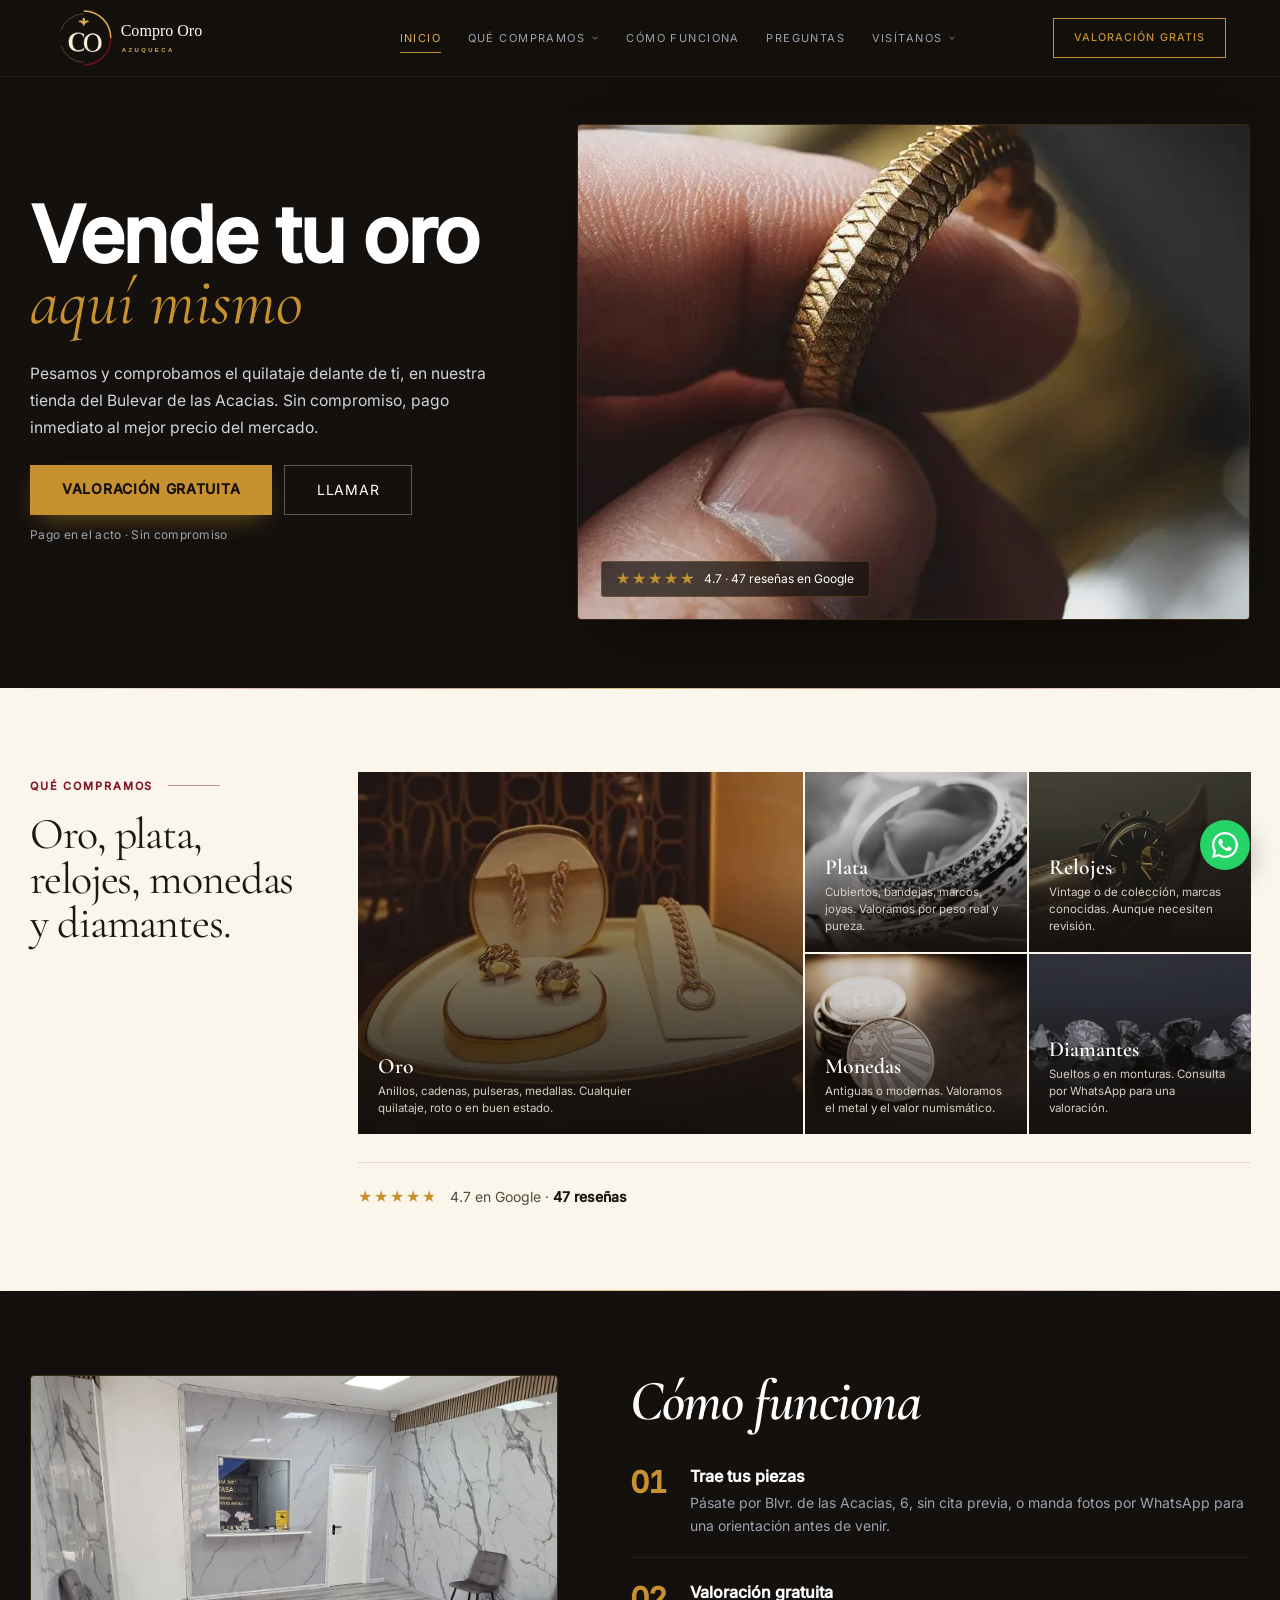
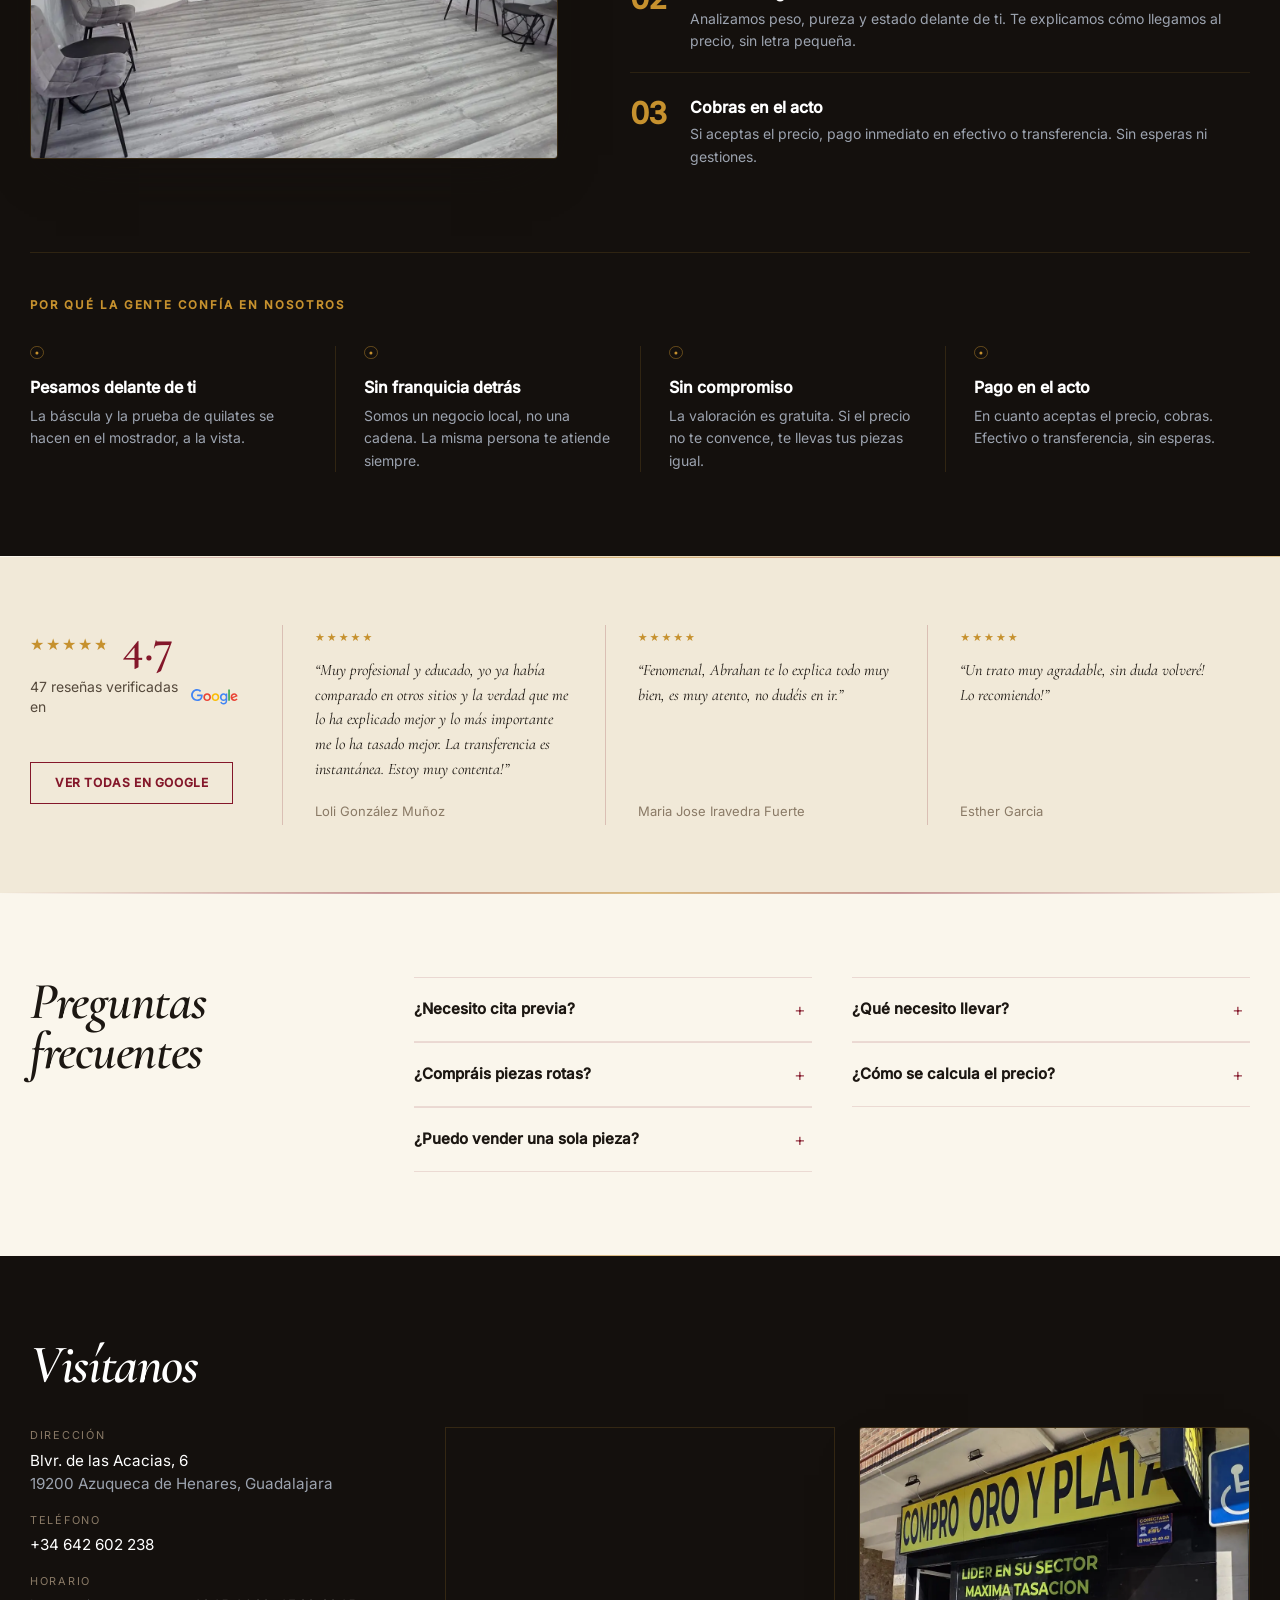
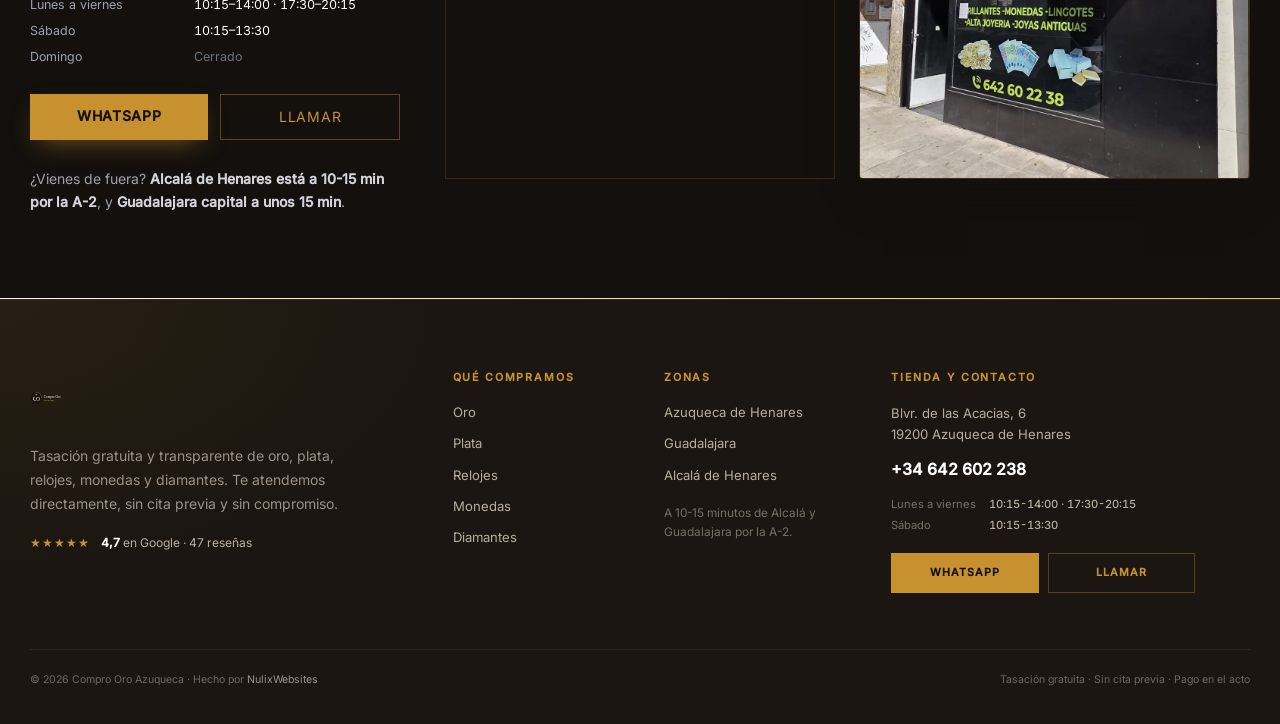
==== index.html @ f03b815e "brand: use eclipse lockup across site" ====
<!DOCTYPE html>
<html lang="es" class="scroll-smooth">
<head>
  <meta charset="UTF-8">
  <meta name="viewport" content="width=device-width, initial-scale=1.0">
  <meta name="theme-color" content="#14100D">
  <meta name="robots" content="index,follow,max-image-preview:large">
  <title>Compro Oro Azuqueca · Tasación gratis y pago inmediato en Azuqueca de Henares</title>
  <meta name="description" content="Compramos oro, plata, joyas, relojes y monedas en Azuqueca de Henares. Pesamos y valoramos delante de ti, sin compromiso, con pago inmediato. 4.7★ en Google con 47 reseñas.">
  <meta name="keywords" content="compro oro azuqueca, venta de oro azuqueca de henares, tasación oro guadalajara, compra plata, compra joyas, compra relojes, compro oro guadalajara">
  <link rel="canonical" href="https://comprooroazuqueca.com/">

  <meta property="og:type" content="website">
  <meta property="og:locale" content="es_ES">
  <meta property="og:site_name" content="Compro Oro Azuqueca">
  <meta property="og:title" content="Compro Oro Azuqueca · Tasación gratis y pago inmediato">
  <meta property="og:description" content="Compramos oro, plata, joyas y relojes en Azuqueca de Henares. Pesamos delante de ti, sin compromiso, pago inmediato. 4.7★ Google.">
  <meta property="og:url" content="https://comprooroazuqueca.com/">
  <meta property="og:image" content="https://comprooroazuqueca.com/assets/brand/og.png">
  <meta property="og:image:type" content="image/png">
  <meta property="og:image:width" content="1200">
  <meta property="og:image:height" content="630">
  <meta property="og:image:alt" content="Compro Oro Azuqueca · Tradición, honestidad y experiencia">

  <meta name="twitter:card" content="summary_large_image">
  <meta name="twitter:title" content="Compro Oro Azuqueca · Tasación gratis y pago inmediato">
  <meta name="twitter:description" content="Compramos oro, plata, joyas y relojes en Azuqueca de Henares. Pesamos delante de ti, sin compromiso, pago inmediato. 4.7★ Google.">
  <meta name="twitter:image" content="https://comprooroazuqueca.com/assets/brand/og.png">
  <meta name="twitter:image:alt" content="Compro Oro Azuqueca · Tradición, honestidad y experiencia">

  <!-- <meta name="google-site-verification" content="PASTE_HERE"> -->

  <link rel="preload" as="image"
        href="assets/img-20260520-wa0003__mpffgb99crq4.webp"
        type="image/webp"
        fetchpriority="high">

  <link rel="icon" type="image/svg+xml" href="assets/brand/logo-mark.svg">
  <link rel="icon" type="image/png" sizes="32x32" href="assets/brand/favicon-32.png">
  <link rel="icon" type="image/png" sizes="16x16" href="assets/brand/favicon-16.png">
  <link rel="icon" href="/favicon.ico" sizes="any">
  <link rel="apple-touch-icon" sizes="180x180" href="assets/brand/apple-touch.png">
  <link rel="manifest" href="/site.webmanifest">
  <meta name="apple-mobile-web-app-title" content="Compro Oro Azuqueca">
  <meta name="msapplication-TileColor" content="#14100D">
  <meta name="msapplication-TileImage" content="assets/brand/icon-192.png">

  <script type="application/ld+json">
  {
    "@context": "https://schema.org",
    "@type": "JewelryStore",
    "name": "Compro Oro Azuqueca",
    "image": "https://comprooroazuqueca.com/assets/brand/og.png",
    "logo": "https://comprooroazuqueca.com/assets/brand/logo-512.png",
    "url": "https://comprooroazuqueca.com/",
    "telephone": "+34642602238",
    "openingHoursSpecification": [
      { "@type": "OpeningHoursSpecification", "dayOfWeek": ["Monday","Tuesday","Wednesday","Thursday","Friday"], "opens": "10:15", "closes": "14:00" },
      { "@type": "OpeningHoursSpecification", "dayOfWeek": ["Monday","Tuesday","Wednesday","Thursday","Friday"], "opens": "17:30", "closes": "20:15" },
      { "@type": "OpeningHoursSpecification", "dayOfWeek": "Saturday", "opens": "10:15", "closes": "13:30" }
    ],
    "address": { "@type": "PostalAddress", "streetAddress": "Blvr. de las Acacias, 6", "addressLocality": "Azuqueca de Henares", "addressRegion": "Guadalajara", "postalCode": "19200", "addressCountry": "ES" },
    "geo": { "@type": "GeoCoordinates", "latitude": 40.5658112, "longitude": -3.2624812 },
    "paymentAccepted": ["Cash", "Bank Transfer"],
    "currenciesAccepted": "EUR",
    "aggregateRating": { "@type": "AggregateRating", "ratingValue": "4.7", "reviewCount": "47", "bestRating": "5" },
    "areaServed": [
      { "@type": "City", "name": "Azuqueca de Henares" },
      { "@type": "AdministrativeArea", "name": "Guadalajara" },
      { "@type": "AdministrativeArea", "name": "Corredor del Henares" }
    ],
    "makesOffer": [
      { "@type": "Offer", "name": "Tasación gratuita de oro, plata y joyas" },
      { "@type": "Offer", "name": "Compra de oro de cualquier quilataje (9k, 14k, 18k, 22k, 24k)" },
      { "@type": "Offer", "name": "Compra de relojes de valor, monedas y diamantes" }
    ],
    "sameAs": ["https://www.google.com/maps/place/Compro+oro+azuqueca/data=!4m7!3m6!1s0xd424d728174c307:0x263c1d06dae729d8!8m2!3d40.5658112!4d-3.2624812"]
  }
  </script>

  <script type="application/ld+json">
  {
    "@context": "https://schema.org",
    "@type": "FAQPage",
    "mainEntity": [
      { "@type": "Question", "name": "¿Necesito cita previa?", "acceptedAnswer": { "@type": "Answer", "text": "No. Puedes pasarte en horario de tienda sin avisar antes. Si prefieres, escríbenos por WhatsApp y coordinamos un momento." } },
      { "@type": "Question", "name": "¿Qué necesito llevar?", "acceptedAnswer": { "@type": "Answer", "text": "Solo tu DNI y las piezas que quieras vender. No hace falta factura de compra ni certificado." } },
      { "@type": "Question", "name": "¿Compráis piezas rotas?", "acceptedAnswer": { "@type": "Answer", "text": "Sí. El valor se calcula por el peso y la pureza del metal, así que una pieza rota o incompleta se compra igual." } },
      { "@type": "Question", "name": "¿Cómo se calcula el precio?", "acceptedAnswer": { "@type": "Answer", "text": "Pesamos la pieza y comprobamos el quilataje delante de ti, y el precio sale del peso real de metal según la cotización del día." } },
      { "@type": "Question", "name": "¿Puedo vender una sola pieza?", "acceptedAnswer": { "@type": "Answer", "text": "Sí, no hay mínimo. Valoramos desde una sola pieza hasta un lote completo." } }
    ]
  }
  </script>

  <link rel="stylesheet" href="styles.css">
  <link rel="preload" as="font" type="font/woff2" href="assets/fonts/inter-400.woff2" crossorigin>
</head>
<body class="home-page">

  <a href="#main" class="sr-only focus:not-sr-only focus:fixed focus:top-3 focus:left-3 focus:z-[100] focus:bg-gold focus:text-black focus:px-4 focus:py-2 focus:font-semibold focus:text-sm">Saltar al contenido</a>

  <a href="https://wa.me/34642602238?text=Hola%2C%20quer%C3%ADa%20una%20tasaci%C3%B3n%20gratis" target="_blank" rel="noopener" class="sticky-wa" aria-label="Contactar por WhatsApp para una tasación gratis">
    <svg width="26" height="26" viewBox="0 0 24 24" fill="white" aria-hidden="true"><path d="M17.472 14.382c-.297-.149-1.758-.867-2.03-.967-.273-.099-.471-.148-.67.15-.197.297-.767.966-.94 1.164-.173.199-.347.223-.644.075-.297-.15-1.255-.463-2.39-1.475-.883-.788-1.48-1.761-1.653-2.059-.173-.297-.018-.458.13-.606.134-.133.298-.347.446-.52.149-.174.198-.298.298-.497.099-.198.05-.371-.025-.52-.075-.149-.669-1.612-.916-2.207-.242-.579-.487-.5-.669-.51-.173-.008-.371-.01-.57-.01-.198 0-.52.074-.792.372-.272.297-1.04 1.016-1.04 2.479 0 1.462 1.065 2.875 1.213 3.074.149.198 2.096 3.2 5.077 4.487.709.306 1.262.489 1.694.625.712.227 1.36.195 1.871.118.571-.085 1.758-.719 2.006-1.413.248-.694.248-1.289.173-1.413-.074-.124-.272-.198-.57-.347z"/><path d="M12 0C5.373 0 0 5.373 0 12c0 2.136.563 4.14 1.542 5.873L0 24l6.302-1.518A11.94 11.94 0 0012 24c6.627 0 12-5.373 12-12S18.627 0 12 0zm0 21.818a9.8 9.8 0 01-5.032-1.388l-.36-.214-3.742.9.948-3.643-.235-.374A9.777 9.777 0 012.182 12C2.182 6.58 6.58 2.182 12 2.182S21.818 6.58 21.818 12 17.42 21.818 12 21.818z"/></svg>
  </a>

  <!-- Nav -->
  <nav class="fixed w-full z-40 bg-void/85 backdrop-blur-md border-b border-gold/10">
    <div class="max-w-5xl mx-auto px-5 sm:px-6 flex items-center justify-between h-14 sm:h-16">
      <a href="#" class="flex items-center gap-3 sm:gap-3.5 text-gold min-w-0" aria-label="Compro Oro Azuqueca, inicio">
        <img src="assets/brand/logo-lockup.svg" alt="Compro Oro Azuqueca" width="250" height="41" class="w-[15rem] h-auto shrink-0">
      </a>
      <div class="site-nav-links hidden md:flex items-center gap-8 text-xs tracking-[.18em] text-gray-400 uppercase">
        <a href="#main" class="nav-link nav-home hover:text-gold transition-colors">Inicio</a>
        <div class="nav-drop nav-buy">
          <button type="button">Qué compramos<svg class="nav-drop-caret" width="10" height="10" viewBox="0 0 24 24" fill="none" stroke="currentColor" stroke-width="2" aria-hidden="true"><path d="m6 9 6 6 6-6"/></svg></button>
          <div class="nav-drop-panel">
          <a href="compro-oro.html">Oro</a>
          <a href="compro-plata.html">Plata</a>
          <a href="compro-relojes.html">Relojes</a>
          <a href="compro-monedas.html">Monedas</a>
          </div>
        </div>
        <a href="#proceso" class="nav-link nav-process hover:text-gold transition-colors">Cómo funciona</a>
        <a href="#faq" class="nav-link nav-faq hover:text-gold transition-colors">Preguntas</a>
        <div class="nav-drop nav-visit">
          <button type="button">Visítanos<svg class="nav-drop-caret" width="10" height="10" viewBox="0 0 24 24" fill="none" stroke="currentColor" stroke-width="2" aria-hidden="true"><path d="m6 9 6 6 6-6"/></svg></button>
          <div class="nav-drop-panel">
          <a href="index.html#ubicacion">Azuqueca de Henares</a>
          <a href="compro-oro-guadalajara.html">Guadalajara</a>
          <a href="compro-oro-alcala-de-henares.html">Alcalá de Henares</a>
          </div>
        </div>
      </div>
      <a href="https://wa.me/34642602238?text=Hola%2C%20quer%C3%ADa%20una%20tasaci%C3%B3n%20gratis" target="_blank" rel="noopener"
         class="hidden md:inline-block border border-gold text-gold text-xs font-medium px-6 py-2 uppercase tracking-wider hover:bg-gold hover:text-black transition-colors">
        Valoración gratis
      </a>
      <button id="menu-toggle" class="md:hidden text-gold p-2 -mr-2" aria-label="Abrir menú" aria-expanded="false" aria-controls="mobile-menu">
        <svg width="24" height="24" viewBox="0 0 24 24" fill="none" stroke="currentColor" stroke-width="1.5" aria-hidden="true"><path stroke-linecap="round" d="M4 7h16M4 12h16M4 17h16"/></svg>
      </button>
    </div>
    <div id="mobile-menu" class="hidden md:hidden border-t border-gold/10 bg-void/95 backdrop-blur-md">
      <div class="px-5 py-4 space-y-1 text-sm tracking-[.15em] text-gray-300 uppercase">
        <a href="#main" class="block py-2 hover:text-gold transition-colors">Inicio</a>
        <p class="mnav-label">Qué compramos</p>
        <a href="compro-oro.html" class="mnav-sub hover:text-gold transition-colors">Oro</a>
        <a href="compro-plata.html" class="mnav-sub hover:text-gold transition-colors">Plata</a>
        <a href="compro-relojes.html" class="mnav-sub hover:text-gold transition-colors">Relojes</a>
        <a href="compro-monedas.html" class="mnav-sub hover:text-gold transition-colors">Monedas</a>
        <a href="#proceso" class="block py-2 hover:text-gold transition-colors">Cómo funciona</a>
        <a href="#faq" class="block py-2 hover:text-gold transition-colors">Preguntas</a>
        <p class="mnav-label">Visítanos</p>
        <a href="index.html#ubicacion" class="mnav-sub hover:text-gold transition-colors">Azuqueca de Henares</a>
        <a href="compro-oro-guadalajara.html" class="mnav-sub hover:text-gold transition-colors">Guadalajara</a>
        <a href="compro-oro-alcala-de-henares.html" class="mnav-sub hover:text-gold transition-colors">Alcalá de Henares</a>
        <a href="https://wa.me/34642602238?text=Hola%2C%20quer%C3%ADa%20una%20tasaci%C3%B3n%20gratis" target="_blank" rel="noopener"
           class="block mt-2 text-center bg-gold text-black font-semibold py-3 normal-case tracking-wider">Valoración gratis</a>
      </div>
    </div>
  </nav>

  <!-- HERO -->
  <section id="main" class="hero-section relative bg-void overflow-hidden px-5 sm:px-6">
    <div class="max-w-5xl mx-auto">
      <div class="max-w-2xl">
        <h1 class="mb-6">
          <span class="hero-enter hero-enter-d1 block display-strong text-white text-5xl sm:text-7xl md:text-8xl">Vende tu oro</span>
          <span class="hero-enter hero-enter-d2 block font-serif italic text-gold text-4xl sm:text-6xl md:text-7xl -mt-1 sm:-mt-2">aquí mismo</span>
        </h1>
        <p class="hero-enter hero-enter-d2 text-gray-300 text-sm sm:text-base lead-measure mb-8 leading-relaxed">Pesamos y comprobamos el quilataje delante de ti, en nuestra tienda del Bulevar de las Acacias. Sin compromiso, pago inmediato al mejor precio del mercado.</p>
        <div class="hero-enter hero-enter-d3 flex flex-col sm:flex-row sm:flex-wrap gap-3">
          <a href="https://wa.me/34642602238?text=Hola%2C%20quer%C3%ADa%20una%20tasaci%C3%B3n%20gratis" target="_blank" rel="noopener" class="btn-lift btn-gold-sh text-center bg-gold text-black font-semibold px-8 py-3.5 uppercase text-sm tracking-wider hover:bg-gold-light transition-colors">Valoración gratuita</a>
          <a href="tel:+34642602238" class="btn-lift text-center border border-white/30 text-white px-8 py-3.5 uppercase text-sm tracking-wider hover:border-gold/60 transition-colors">Llamar</a>
        </div>
        <p class="hero-enter hero-enter-d3 text-xs text-gray-400 tracking-wide hero-note">Pago en el acto · Sin compromiso</p>
      </div>

      <div class="hero-enter hero-enter-d4 hero-photo-frame img-reveal">
        <picture>
          <source type="image/webp" srcset="assets/hero-ring-stock.webp">
          <img src="assets/hero-ring-stock.jpg" width="1200" height="600"
               alt="Anillo de oro sujetado para su examinación" loading="eager" fetchpriority="high">
        </picture>
        <div class="hero-photo-tag">
          <span class="stars text-xs" style="--pct:94%" role="img" aria-label="4,7 de 5 estrellas">★★★★★</span>
          <span>4.7 · 47 reseñas en Google</span>
        </div>
      </div>
    </div>
  </section>

  <!-- QUÉ COMPRAMOS -->
  <section id="compramos" class="section-cream section-pad px-5 sm:px-6 scroll-mt-20">
    <div class="max-w-5xl mx-auto">
      <div class="section-head max-w-2xl reveal home-categories-head">
        <p class="desktop-kicker">Qué compramos</p>
        <h2 class="font-serif fluid-display text-ink italic" style="font-size:clamp(2.2rem,5.4vw,3.6rem)">Qué compramos</h2>
        <p class="desktop-category-lead">Oro, plata, relojes, monedas y diamantes.</p>
      </div>
      <div class="category-grid gap-4 sm:gap-6 stagger">
        <a href="compro-oro.html" class="cat-card reveal">
          <picture>
            <source type="image/webp" srcset="assets/cat-oro.webp">
            <img src="assets/cat-oro.jpg" width="640" height="427" alt="Joyas de oro" loading="lazy">
          </picture>
          <div class="cat-body">
            <h3 class="font-serif font-semibold text-lg sm:text-xl text-ink mb-1">Oro</h3>
            <p class="cat-desc text-xs text-ink-soft leading-snug sm:leading-relaxed">Anillos, cadenas, pulseras, medallas. Cualquier quilataje, roto o en buen estado.</p>
          </div>
        </a>
        <a href="compro-plata.html" class="cat-card reveal">
          <picture>
            <source type="image/webp" srcset="assets/cat-plata.webp">
            <img src="assets/cat-plata.jpg" width="640" height="427" alt="Joyas de plata" loading="lazy">
          </picture>
          <div class="cat-body">
            <h3 class="font-serif font-semibold text-lg sm:text-xl text-ink mb-1">Plata</h3>
            <p class="cat-desc text-xs text-ink-soft leading-snug sm:leading-relaxed">Cubiertos, bandejas, marcos, joyas. Valoramos por peso real y pureza.</p>
          </div>
        </a>
        <a href="compro-relojes.html" class="cat-card reveal">
          <picture>
            <source type="image/webp" srcset="assets/cat-relojes.webp">
            <img src="assets/cat-relojes.jpg" width="640" height="427" alt="Reloj de colección" loading="lazy">
          </picture>
          <div class="cat-body">
            <h3 class="font-serif font-semibold text-lg sm:text-xl text-ink mb-1">Relojes</h3>
            <p class="cat-desc text-xs text-ink-soft leading-snug sm:leading-relaxed">Vintage o de colección, marcas conocidas. Aunque necesiten revisión.</p>
          </div>
        </a>
        <a href="compro-monedas.html" class="cat-card reveal">
          <picture>
            <source type="image/webp" srcset="assets/cat-monedas.webp">
            <img src="assets/cat-monedas.jpg" width="640" height="427" alt="Monedas de plata" loading="lazy">
          </picture>
          <div class="cat-body">
            <h3 class="font-serif font-semibold text-lg sm:text-xl text-ink mb-1">Monedas</h3>
            <p class="cat-desc text-xs text-ink-soft leading-snug sm:leading-relaxed">Antiguas o modernas. Valoramos el metal y el valor numismático.</p>
          </div>
        </a>
        <a href="https://wa.me/34642602238?text=Hola%2C%20tengo%20un%20diamante%20o%20piedra%20preciosa%20para%20valorar" target="_blank" rel="noopener" class="cat-card reveal">
          <picture>
            <source type="image/webp" srcset="assets/cat-diamantes.webp">
            <img src="assets/cat-diamantes.jpg" width="640" height="427" alt="Diamantes sueltos" loading="lazy">
          </picture>
          <div class="cat-body">
            <h3 class="font-serif font-semibold text-lg sm:text-xl text-ink mb-1">Diamantes</h3>
            <p class="cat-desc text-xs text-ink-soft leading-snug sm:leading-relaxed">Sueltos o en monturas. Consulta por WhatsApp para una valoración.</p>
          </div>
        </a>
      </div>

      <div class="mt-10 sm:mt-14 flex items-center justify-center gap-3 border-t border-wine/15 pt-6">
        <span class="stars" style="--pct:94%" role="img" aria-label="4,7 de 5 estrellas">★★★★★</span>
        <span class="text-sm text-ink-soft">4.7 en Google · <a href="#resenas" class="u-anim text-ink font-semibold">47 reseñas</a></span>
      </div>
    </div>
  </section>

  <!-- CÓMO FUNCIONA + POR QUÉ NOSOTROS -->
  <section id="proceso" class="bg-void section-pad px-5 sm:px-6 scroll-mt-20">
    <div class="max-w-5xl mx-auto">

      <div class="grid md:grid-cols-[1fr_1.15fr] gap-10 md:gap-14 items-start">
        <div class="img-frame img-reveal">
          <picture>
            <source type="image/webp" srcset="assets/img-20260520-wa0001__mpffgb98c9n8.webp">
            <img src="assets/img-20260520-wa0001__mpffgb98c9n8.jpg" width="2000" height="924"
                 alt="Interior de Compro Oro Azuqueca: zona de espera y ventanilla de tasación"
                 class="block w-full h-auto" loading="lazy">
          </picture>
        </div>
        <div class="reveal">
          <h2 class="font-serif fluid-display text-white italic mb-8" style="font-size:clamp(2.2rem,6vw,4.2rem)">Cómo funciona</h2>
          <div class="grid gap-7">
            <div class="flex gap-5 step-num-anim">
              <span class="stat-num text-gold text-3xl shrink-0 w-10">01</span>
              <div><h3 class="text-white font-semibold mb-1">Trae tus piezas</h3><p class="text-sm text-gray-400 leading-relaxed">Pásate por Blvr. de las Acacias, 6, sin cita previa, o manda fotos por WhatsApp para una orientación antes de venir.</p></div>
            </div>
            <div class="flex gap-5 step-num-anim">
              <span class="stat-num text-gold text-3xl shrink-0 w-10">02</span>
              <div><h3 class="text-white font-semibold mb-1">Valoración gratuita</h3><p class="text-sm text-gray-400 leading-relaxed">Analizamos peso, pureza y estado delante de ti. Te explicamos cómo llegamos al precio, sin letra pequeña.</p></div>
            </div>
            <div class="flex gap-5 step-num-anim">
              <span class="stat-num text-gold text-3xl shrink-0 w-10">03</span>
              <div><h3 class="text-white font-semibold mb-1">Cobras en el acto</h3><p class="text-sm text-gray-400 leading-relaxed">Si aceptas el precio, pago inmediato en efectivo o transferencia. Sin esperas ni gestiones.</p></div>
            </div>
          </div>
        </div>
      </div>

      <div class="border-t border-gold/15 mt-14 sm:mt-20 pt-12 sm:pt-16">
        <div class="reveal">
          <h2 class="font-serif text-white italic mb-8 sm:mb-10" style="font-size:clamp(1.8rem,4vw,2.8rem)">Por qué la gente confía en nosotros</h2>
        </div>
        <div class="trust-grid stagger">
          <div class="trust-tile reveal">
            <span class="trust-tile-mark" aria-hidden="true"></span>
            <h3>Pesamos delante de ti</h3>
            <p>La báscula y la prueba de quilates se hacen en el mostrador, a la vista.</p>
          </div>
          <div class="trust-tile reveal">
            <span class="trust-tile-mark" aria-hidden="true"></span>
            <h3>Sin franquicia detrás</h3>
            <p>Somos un negocio local, no una cadena. La misma persona te atiende siempre.</p>
          </div>
          <div class="trust-tile reveal">
            <span class="trust-tile-mark" aria-hidden="true"></span>
            <h3>Sin compromiso</h3>
            <p>La valoración es gratuita. Si el precio no te convence, te llevas tus piezas igual.</p>
          </div>
          <div class="trust-tile reveal">
            <span class="trust-tile-mark" aria-hidden="true"></span>
            <h3>Pago en el acto</h3>
            <p>En cuanto aceptas el precio, cobras. Efectivo o transferencia, sin esperas.</p>
          </div>
        </div>
      </div>

    </div>
  </section>

  <!-- RESEÑAS -->
  <div class="gold-rule-shimmer"></div>
  <section id="resenas" class="section-cream alt py-14 sm:py-20 px-5 sm:px-6 scroll-mt-20" aria-label="Reseñas de clientes">
    <div class="max-w-5xl mx-auto">
      <div class="text-center mb-10 reveal reviews-summary">
        <div class="flex items-center justify-center gap-3 mb-3">
          <span class="stars text-lg" style="--pct:94%" role="img" aria-label="4,7 de 5 estrellas">★★★★★</span>
          <span class="font-serif text-4xl text-wine font-semibold">4.7</span>
        </div>
        <div class="flex items-center justify-center gap-2">
          <p class="text-sm text-ink-soft">47 reseñas verificadas en</p>
          <img src="assets/brand/google-logo.svg" alt="Google" class="g-logo inline-block" style="height:16px;width:auto">
        </div>
      </div>

      <div class="rev-carousel" id="rev-carousel">
        <div class="rev-slide">
          <div class="rev-card">
            <span class="rev-stars">★★★★★</span>
            <blockquote>&ldquo;Muy profesional y educado, yo ya había comparado en otros sitios y la verdad que me lo ha explicado mejor y lo más importante me lo ha tasado mejor. La transferencia es instantánea. Estoy muy contenta!&rdquo;</blockquote>
            <p class="rev-author">Loli González Muñoz</p>
          </div>
        </div>
        <div class="rev-slide">
          <div class="rev-card">
            <span class="rev-stars">★★★★★</span>
            <blockquote>&ldquo;Fenomenal, Abrahan te lo explica todo muy bien, es muy atento, no dudéis en ir.&rdquo;</blockquote>
            <p class="rev-author">Maria Jose Iravedra Fuerte</p>
          </div>
        </div>
        <div class="rev-slide">
          <div class="rev-card">
            <span class="rev-stars">★★★★★</span>
            <blockquote>&ldquo;Un trato muy agradable, sin duda volveré! Lo recomiendo!&rdquo;</blockquote>
            <p class="rev-author">Esther Garcia</p>
          </div>
        </div>
      </div>

      <div class="carousel-dots" id="rev-dots">
        <button class="rev-dot active" aria-label="Reseña 1"></button>
        <button class="rev-dot" aria-label="Reseña 2"></button>
        <button class="rev-dot" aria-label="Reseña 3"></button>
      </div>

      <div class="text-center mt-8 reveal reviews-action">
        <a href="https://www.google.com/maps/place/Compro+oro+azuqueca/data=!4m7!3m6!1s0xd424d728174c307:0x263c1d06dae729d8!8m2!3d40.5658112!4d-3.2624812!16s%2Fg%2F11tmfv3l8c!19sChIJB8N0gXJNQg0R2Cnn2gYdPCY" target="_blank" rel="noopener" class="btn-wine btn-lift inline-block text-xs font-semibold px-6 py-3 uppercase tracking-wider transition-colors">Ver todas en Google</a>
      </div>
    </div>
  </section>

  <!-- FAQ -->
  <section id="faq" class="section-cream section-pad px-5 sm:px-6 scroll-mt-20">
    <div class="max-w-5xl mx-auto">
      <div class="section-head reveal">
        <h2 class="font-serif fluid-display text-ink italic" style="font-size:clamp(2.2rem,5.4vw,3.6rem)">Preguntas frecuentes</h2>
      </div>
      <div class="faq-list max-w-2xl">
        <details class="faq-item">
          <summary>¿Necesito cita previa?</summary>
          <p class="faq-a">No. Puedes pasarte en horario de tienda sin avisar antes. Si prefieres, escríbenos por WhatsApp y coordinamos un momento.</p>
        </details>
        <details class="faq-item">
          <summary>¿Qué necesito llevar?</summary>
          <p class="faq-a">Solo tu DNI y las piezas que quieras vender. No hace falta factura de compra ni certificado.</p>
        </details>
        <details class="faq-item">
          <summary>¿Compráis piezas rotas?</summary>
          <p class="faq-a">Sí. El valor se calcula por el peso y la pureza del metal, así que una pieza rota o incompleta se compra igual.</p>
        </details>
        <details class="faq-item">
          <summary>¿Cómo se calcula el precio?</summary>
          <p class="faq-a">Pesamos la pieza y comprobamos el quilataje delante de ti, y el precio sale del peso real de metal según la cotización del día, sin descuentos ocultos.</p>
        </details>
        <details class="faq-item">
          <summary>¿Puedo vender una sola pieza?</summary>
          <p class="faq-a">Sí, no hay mínimo. Valoramos desde una sola pieza hasta un lote completo.</p>
        </details>
      </div>
    </div>
  </section>

  <!-- VISÍTANOS -->
  <section id="ubicacion" class="bg-void section-pad px-5 sm:px-6 scroll-mt-20">
    <div class="max-w-5xl mx-auto">
      <div class="section-head reveal">
        <h2 class="font-serif fluid-display text-white italic" style="font-size:clamp(2.2rem,5.4vw,3.6rem)">Visítanos</h2>
      </div>
      <div class="grid md:grid-cols-2 gap-8 sm:gap-12 items-start">
        <div class="visit-stack">
          <dl class="visit-info">
            <div class="visit-info-row">
              <dt>Dirección</dt>
              <dd><span class="text-white">Blvr. de las Acacias, 6</span><span class="text-gray-400">19200 Azuqueca de Henares, Guadalajara</span></dd>
            </div>
            <div class="visit-info-row">
              <dt>Teléfono</dt>
              <dd><a href="tel:+34642602238" class="text-white hover:text-gold transition-colors">+34 642 602 238</a></dd>
            </div>
            <div class="visit-info-row">
              <dt>Horario</dt>
              <dd>
                <div class="visit-hours">
                  <span class="text-gray-400">Lunes a viernes</span><span class="text-white">10:15–14:00 · 17:30–20:15</span>
                  <span class="text-gray-400">Sábado</span><span class="text-white">10:15–13:30</span>
                  <span class="text-gray-400">Domingo</span><span class="text-gray-500">Cerrado</span>
                </div>
              </dd>
            </div>
          </dl>
          <div class="flex gap-3">
            <a href="https://wa.me/34642602238?text=Hola%2C%20quer%C3%ADa%20una%20tasaci%C3%B3n%20gratis" target="_blank" rel="noopener" class="btn-lift btn-gold-sh flex-1 text-center bg-gold text-black font-semibold py-3 uppercase text-sm tracking-wider hover:bg-gold-light transition-colors">WhatsApp</a>
            <a href="tel:+34642602238" class="btn-lift flex-1 text-center border border-gold/40 text-gold py-3 uppercase text-sm tracking-wider hover:border-gold transition-colors">Llamar</a>
          </div>
          <p class="text-sm text-gray-400 leading-relaxed">¿Vienes de fuera? <a href="compro-oro-alcala-de-henares.html" class="u-anim text-gray-300 font-semibold">Alcalá de Henares está a 10-15 min por la A-2</a>, y <a href="compro-oro-guadalajara.html" class="u-anim text-gray-300 font-semibold">Guadalajara capital a unos 15 min</a>.</p>
        </div>
        <div class="h-64 sm:h-72 md:h-96 overflow-hidden border border-gold/10">
          <iframe src="https://www.google.com/maps?q=40.5658112,-3.2624812&output=embed"
                  width="100%" height="100%" style="border:0" allowfullscreen loading="lazy"
                  title="Ubicación de Compro Oro Azuqueca en Google Maps"></iframe>
        </div>
      </div>

      <div class="mt-10 sm:mt-14 img-frame img-reveal">
        <picture>
          <source type="image/webp" srcset="assets/img-20260520-wa0003__mpffgb99crq4.webp">
          <img src="assets/img-20260520-wa0003__mpffgb99crq4.jpg" width="2000" height="924"
               alt="Fachada de Compro Oro Azuqueca en el Bulevar de las Acacias"
               class="block w-full h-auto" loading="lazy">
        </picture>
      </div>
    </div>
  </section>

  <!-- FOOTER -->
  <div class="gold-rule-shimmer"></div>
  <footer class="site-footer bg-void-800 border-t border-gold/10 px-5 sm:px-6 pb-24 sm:pb-12">
    <div class="max-w-5xl mx-auto footer-grid">
      <div class="footer-brand">
        <a href="index.html" class="footer-brand-lockup" aria-label="Compro Oro Azuqueca, inicio">
          <img src="assets/brand/logo-lockup.svg" alt="Compro Oro Azuqueca" width="280" height="46">
        </a>
        <p class="footer-brand-copy">Tasación gratuita y transparente de oro, plata, relojes, monedas y diamantes. Te atendemos directamente, sin cita previa y sin compromiso.</p>
        <a href="https://www.google.com/maps/place/Compro+oro+azuqueca/data=!4m7!3m6!1s0xd424d728174c307:0x263c1d06dae729d8!8m2!3d40.5658112!4d-3.2624812" target="_blank" rel="noopener" class="footer-rating" aria-label="Ver las 47 reseñas de Google">
          <span class="stars" style="--pct:94%" aria-hidden="true">★★★★★</span>
          <span><strong>4,7</strong> en Google · 47 reseñas</span>
        </a>
      </div>

      <nav class="footer-column" aria-label="Qué compramos">
        <p class="footer-heading">Qué compramos</p>
        <a href="compro-oro.html">Oro</a>
        <a href="compro-plata.html">Plata</a>
        <a href="compro-relojes.html">Relojes</a>
        <a href="compro-monedas.html">Monedas</a>
        <a href="https://wa.me/34642602238?text=Hola%2C%20tengo%20un%20diamante%20o%20piedra%20preciosa%20para%20valorar" target="_blank" rel="noopener">Diamantes</a>
      </nav>

      <nav class="footer-column" aria-label="Zonas">
        <p class="footer-heading">Zonas</p>
        <a href="index.html#ubicacion">Azuqueca de Henares</a>
        <a href="compro-oro-guadalajara.html">Guadalajara</a>
        <a href="compro-oro-alcala-de-henares.html">Alcalá de Henares</a>
        <p class="footer-distance">A 10-15 minutos de Alcalá y Guadalajara por la A-2.</p>
      </nav>

      <div class="footer-column footer-contact">
        <p class="footer-heading">Tienda y contacto</p>
        <address>
          <span>Blvr. de las Acacias, 6</span>
          <span>19200 Azuqueca de Henares</span>
        </address>
        <a href="tel:+34642602238" class="footer-phone">+34 642 602 238</a>
        <p class="footer-hours"><span>Lunes a viernes</span><b>10:15-14:00 · 17:30-20:15</b><span>Sábado</span><b>10:15-13:30</b></p>
        <div class="footer-actions">
          <a href="https://wa.me/34642602238?text=Hola%2C%20quer%C3%ADa%20una%20tasaci%C3%B3n%20gratis" target="_blank" rel="noopener">WhatsApp</a>
          <a href="tel:+34642602238">Llamar</a>
        </div>
      </div>
    </div>

    <div class="max-w-5xl mx-auto footer-bottom">
      <p>© 2026 Compro Oro Azuqueca · Hecho por <a href="https://github.com/nulixwebsites" target="_blank" rel="noopener">NulixWebsites</a></p>
      <p>Tasación gratuita · Sin cita previa · Pago en el acto</p>
    </div>
  </footer>

  <script src="motion.js" defer></script>

</body>
</html>
---- styles.css ----
@font-face{font-family:Inter;font-style:normal;font-weight:300;font-display:swap;src:url(assets/fonts/inter-300.woff2) format("woff2")}@font-face{font-family:Inter;font-style:normal;font-weight:400;font-display:swap;src:url(assets/fonts/inter-400.woff2) format("woff2")}@font-face{font-family:Inter;font-style:normal;font-weight:500;font-display:swap;src:url(assets/fonts/inter-500.woff2) format("woff2")}@font-face{font-family:Cormorant Garamond;font-style:normal;font-weight:400;font-display:swap;src:url(assets/fonts/cormorant-400.woff2) format("woff2")}@font-face{font-family:Cormorant Garamond;font-style:italic;font-weight:400;font-display:swap;src:url(assets/fonts/cormorant-400i.woff2) format("woff2")}@font-face{font-family:Cormorant Garamond;font-style:normal;font-weight:600;font-display:swap;src:url(assets/fonts/cormorant-600.woff2) format("woff2")}@font-face{font-family:Cormorant Garamond;font-style:italic;font-weight:600;font-display:swap;src:url(assets/fonts/cormorant-600i.woff2) format("woff2")}*,:after,:before{--tw-border-spacing-x:0;--tw-border-spacing-y:0;--tw-translate-x:0;--tw-translate-y:0;--tw-rotate:0;--tw-skew-x:0;--tw-skew-y:0;--tw-scale-x:1;--tw-scale-y:1;--tw-pan-x: ;--tw-pan-y: ;--tw-pinch-zoom: ;--tw-scroll-snap-strictness:proximity;--tw-gradient-from-position: ;--tw-gradient-via-position: ;--tw-gradient-to-position: ;--tw-ordinal: ;--tw-slashed-zero: ;--tw-numeric-figure: ;--tw-numeric-spacing: ;--tw-numeric-fraction: ;--tw-ring-inset: ;--tw-ring-offset-width:0px;--tw-ring-offset-color:#fff;--tw-ring-color:rgba(59,130,246,.5);--tw-ring-offset-shadow:0 0 #0000;--tw-ring-shadow:0 0 #0000;--tw-shadow:0 0 #0000;--tw-shadow-colored:0 0 #0000;--tw-blur: ;--tw-brightness: ;--tw-contrast: ;--tw-grayscale: ;--tw-hue-rotate: ;--tw-invert: ;--tw-saturate: ;--tw-sepia: ;--tw-drop-shadow: ;--tw-backdrop-blur: ;--tw-backdrop-brightness: ;--tw-backdrop-contrast: ;--tw-backdrop-grayscale: ;--tw-backdrop-hue-rotate: ;--tw-backdrop-invert: ;--tw-backdrop-opacity: ;--tw-backdrop-saturate: ;--tw-backdrop-sepia: ;--tw-contain-size: ;--tw-contain-layout: ;--tw-contain-paint: ;--tw-contain-style: }::backdrop{--tw-border-spacing-x:0;--tw-border-spacing-y:0;--tw-translate-x:0;--tw-translate-y:0;--tw-rotate:0;--tw-skew-x:0;--tw-skew-y:0;--tw-scale-x:1;--tw-scale-y:1;--tw-pan-x: ;--tw-pan-y: ;--tw-pinch-zoom: ;--tw-scroll-snap-strictness:proximity;--tw-gradient-from-position: ;--tw-gradient-via-position: ;--tw-gradient-to-position: ;--tw-ordinal: ;--tw-slashed-zero: ;--tw-numeric-figure: ;--tw-numeric-spacing: ;--tw-numeric-fraction: ;--tw-ring-inset: ;--tw-ring-offset-width:0px;--tw-ring-offset-color:#fff;--tw-ring-color:rgba(59,130,246,.5);--tw-ring-offset-shadow:0 0 #0000;--tw-ring-shadow:0 0 #0000;--tw-shadow:0 0 #0000;--tw-shadow-colored:0 0 #0000;--tw-blur: ;--tw-brightness: ;--tw-contrast: ;--tw-grayscale: ;--tw-hue-rotate: ;--tw-invert: ;--tw-saturate: ;--tw-sepia: ;--tw-drop-shadow: ;--tw-backdrop-blur: ;--tw-backdrop-brightness: ;--tw-backdrop-contrast: ;--tw-backdrop-grayscale: ;--tw-backdrop-hue-rotate: ;--tw-backdrop-invert: ;--tw-backdrop-opacity: ;--tw-backdrop-saturate: ;--tw-backdrop-sepia: ;--tw-contain-size: ;--tw-contain-layout: ;--tw-contain-paint: ;--tw-contain-style: }
/*! tailwindcss v3.4.19 | MIT License | https://tailwindcss.com*/*,:after,:before{box-sizing:border-box;border:0 solid #e5e7eb}:after,:before{--tw-content:""}:host,html{line-height:1.5;-webkit-text-size-adjust:100%;-moz-tab-size:4;-o-tab-size:4;tab-size:4;font-family:Inter,system-ui,sans-serif;font-feature-settings:normal;font-variation-settings:normal;-webkit-tap-highlight-color:transparent}body{margin:0;line-height:inherit}hr{height:0;color:inherit;border-top-width:1px}abbr:where([title]){-webkit-text-decoration:underline dotted;text-decoration:underline dotted}h1,h2,h3,h4,h5,h6{font-size:inherit;font-weight:inherit}a{color:inherit;text-decoration:inherit}b,strong{font-weight:bolder}code,kbd,pre,samp{font-family:ui-monospace,SFMono-Regular,Menlo,Monaco,Consolas,Liberation Mono,Courier New,monospace;font-feature-settings:normal;font-variation-settings:normal;font-size:1em}small{font-size:80%}sub,sup{font-size:75%;line-height:0;position:relative;vertical-align:baseline}sub{bottom:-.25em}sup{top:-.5em}table{text-indent:0;border-color:inherit;border-collapse:collapse}button,input,optgroup,select,textarea{font-family:inherit;font-feature-settings:inherit;font-variation-settings:inherit;font-size:100%;font-weight:inherit;line-height:inherit;letter-spacing:inherit;color:inherit;margin:0;padding:0}button,select{text-transform:none}button,input:where([type=button]),input:where([type=reset]),input:where([type=submit]){-webkit-appearance:button;background-color:transparent;background-image:none}:-moz-focusring{outline:auto}:-moz-ui-invalid{box-shadow:none}progress{vertical-align:baseline}::-webkit-inner-spin-button,::-webkit-outer-spin-button{height:auto}[type=search]{-webkit-appearance:textfield;outline-offset:-2px}::-webkit-search-decoration{-webkit-appearance:none}::-webkit-file-upload-button{-webkit-appearance:button;font:inherit}summary{display:list-item}blockquote,dd,dl,figure,h1,h2,h3,h4,h5,h6,hr,p,pre{margin:0}fieldset{margin:0}fieldset,legend{padding:0}menu,ol,ul{list-style:none;margin:0;padding:0}dialog{padding:0}textarea{resize:vertical}input::-moz-placeholder,textarea::-moz-placeholder{opacity:1;color:#9ca3af}input::placeholder,textarea::placeholder{opacity:1;color:#9ca3af}[role=button],button{cursor:pointer}:disabled{cursor:default}audio,canvas,embed,iframe,img,object,svg,video{display:block;vertical-align:middle}img,video{max-width:100%;height:auto}[hidden]:where(:not([hidden=until-found])){display:none}.sr-only{position:absolute;width:1px;height:1px;padding:0;margin:-1px;overflow:hidden;clip:rect(0,0,0,0);white-space:nowrap;border-width:0}.fixed{position:fixed}.absolute{position:absolute}.relative{position:relative}.inset-0{inset:0}.z-10{z-index:10}.z-40{z-index:40}.mx-auto{margin-left:auto;margin-right:auto}.-mr-2{margin-right:-.5rem}.mb-10{margin-bottom:2.5rem}.mb-2{margin-bottom:.5rem}.mb-3{margin-bottom:.75rem}.mb-4{margin-bottom:1rem}.mb-8{margin-bottom:2rem}.mt-0\.5{margin-top:.125rem}.mt-1{margin-top:.25rem}.mt-2{margin-top:.5rem}.mt-3{margin-top:.75rem}.mt-8{margin-top:2rem}.block{display:block}.flex{display:flex}.grid{display:grid}.hidden{display:none}.h-12{height:3rem}.h-14{height:3.5rem}.h-56{height:14rem}.h-64{height:16rem}.h-auto{height:auto}.h-full{height:100%}.min-h-\[88svh\]{min-height:88svh}.w-28{width:7rem}.w-full{width:100%}.w-px{width:1px}.max-w-5xl{max-width:64rem}.max-w-lg{max-width:32rem}.max-w-md{max-width:28rem}.max-w-sm{max-width:24rem}.max-w-xs{max-width:20rem}.flex-1{flex:1 1 0%}.shrink-0{flex-shrink:0}.scroll-mt-20{scroll-margin-top:5rem}.grid-cols-1{grid-template-columns:repeat(1,minmax(0,1fr))}.flex-col{flex-direction:column}.items-start{align-items:flex-start}.items-end{align-items:flex-end}.items-center{align-items:center}.justify-end{justify-content:flex-end}.justify-center{justify-content:center}.justify-between{justify-content:space-between}.gap-10{gap:2.5rem}.gap-3{gap:.75rem}.gap-5{gap:1.25rem}.gap-6{gap:1.5rem}.gap-8{gap:2rem}.gap-px{gap:1px}.space-y-1>:not([hidden])~:not([hidden]){--tw-space-y-reverse:0;margin-top:calc(.25rem*(1 - var(--tw-space-y-reverse)));margin-bottom:calc(.25rem*var(--tw-space-y-reverse))}.space-y-3>:not([hidden])~:not([hidden]){--tw-space-y-reverse:0;margin-top:calc(.75rem*(1 - var(--tw-space-y-reverse)));margin-bottom:calc(.75rem*var(--tw-space-y-reverse))}.space-y-6>:not([hidden])~:not([hidden]){--tw-space-y-reverse:0;margin-top:calc(1.5rem*(1 - var(--tw-space-y-reverse)));margin-bottom:calc(1.5rem*var(--tw-space-y-reverse))}.overflow-hidden{overflow:hidden}.scroll-smooth{scroll-behavior:smooth}.rounded-lg{border-radius:.5rem}.border{border-width:1px}.border-b{border-bottom-width:1px}.border-t{border-top-width:1px}.border-gold{--tw-border-opacity:1;border-color:rgb(212 175 55/var(--tw-border-opacity,1))}.border-gold\/10{border-color:rgba(201,146,42,.1)}.border-gold\/30{border-color:rgba(201,146,42,.3)}.border-gold\/40{border-color:rgba(201,146,42,.4)}.border-white\/30{border-color:hsla(0,0%,100%,.3)}.bg-gold{--tw-bg-opacity:1;background-color:rgb(212 175 55/var(--tw-bg-opacity,1))}.bg-gold\/10{background-color:rgba(201,146,42,.1)}.bg-gold\/20{background-color:rgba(201,146,42,.2)}.bg-void{--tw-bg-opacity:1;background-color:rgb(7 7 10/var(--tw-bg-opacity,1))}.bg-void-800{--tw-bg-opacity:1;background-color:rgb(14 14 18/var(--tw-bg-opacity,1))}.bg-void\/65{background-color:rgba(7,7,10,.65)}.bg-void\/85{background-color:rgba(7,7,10,.85)}.bg-void\/95{background-color:rgba(7,7,10,.95)}.bg-gradient-to-t{background-image:linear-gradient(to top,var(--tw-gradient-stops))}.from-void{--tw-gradient-from:#07070a var(--tw-gradient-from-position);--tw-gradient-to:rgba(7,7,10,0) var(--tw-gradient-to-position);--tw-gradient-stops:var(--tw-gradient-from),var(--tw-gradient-to)}.via-void\/70{--tw-gradient-to:rgba(7,7,10,0) var(--tw-gradient-to-position);--tw-gradient-stops:var(--tw-gradient-from),rgba(7,7,10,.7) var(--tw-gradient-via-position),var(--tw-gradient-to)}.to-void\/10{--tw-gradient-to:rgba(7,7,10,.1) var(--tw-gradient-to-position)}.p-2{padding:.5rem}.p-6{padding:1.5rem}.px-5{padding-left:1.25rem;padding-right:1.25rem}.px-6{padding-left:1.5rem;padding-right:1.5rem}.px-8{padding-left:2rem;padding-right:2rem}.py-10{padding-top:2.5rem;padding-bottom:2.5rem}.py-16{padding-top:4rem;padding-bottom:4rem}.py-2{padding-top:.5rem;padding-bottom:.5rem}.py-3{padding-top:.75rem;padding-bottom:.75rem}.py-3\.5{padding-top:.875rem;padding-bottom:.875rem}.py-4{padding-top:1rem;padding-bottom:1rem}.py-8{padding-top:2rem;padding-bottom:2rem}.pb-10{padding-bottom:2.5rem}.pb-24{padding-bottom:6rem}.pt-24{padding-top:6rem}.pt-4{padding-top:1rem}.pt-6{padding-top:1.5rem}.text-center{text-align:center}.font-serif{font-family:Cormorant Garamond,Georgia,serif}.text-2xl{font-size:1.5rem;line-height:2rem}.text-4xl{font-size:2.25rem;line-height:2.5rem}.text-5xl{font-size:3rem;line-height:1}.text-\[10px\]{font-size:10px}.text-\[3rem\]{font-size:3rem}.text-lg{font-size:1.125rem;line-height:1.75rem}.text-sm{font-size:.875rem;line-height:1.25rem}.text-xl{font-size:1.25rem;line-height:1.75rem}.text-xs{font-size:.75rem;line-height:1rem}.font-bold{font-weight:700}.font-medium{font-weight:500}.font-semibold{font-weight:600}.uppercase{text-transform:uppercase}.normal-case{text-transform:none}.italic{font-style:italic}.leading-\[\.95\]{line-height:.95}.leading-none{line-height:1}.leading-relaxed{line-height:1.625}.tracking-\[\.15em\]{letter-spacing:.15em}.tracking-\[\.18em\]{letter-spacing:.18em}.tracking-\[\.3em\]{letter-spacing:.3em}.tracking-wide{letter-spacing:.025em}.tracking-wider{letter-spacing:.05em}.tracking-widest{letter-spacing:.1em}.text-black{--tw-text-opacity:1;color:rgb(0 0 0/var(--tw-text-opacity,1))}.text-gold{--tw-text-opacity:1;color:rgb(212 175 55/var(--tw-text-opacity,1))}.text-gold\/40{color:rgba(201,146,42,.4)}.text-gray-300{--tw-text-opacity:1;color:rgb(209 213 219/var(--tw-text-opacity,1))}.text-gray-400{--tw-text-opacity:1;color:rgb(156 163 175/var(--tw-text-opacity,1))}.text-gray-500{--tw-text-opacity:1;color:rgb(107 114 128/var(--tw-text-opacity,1))}.text-white{--tw-text-opacity:1;color:rgb(255 255 255/var(--tw-text-opacity,1))}.backdrop-blur-md{--tw-backdrop-blur:blur(12px);-webkit-backdrop-filter:var(--tw-backdrop-blur) var(--tw-backdrop-brightness) var(--tw-backdrop-contrast) var(--tw-backdrop-grayscale) var(--tw-backdrop-hue-rotate) var(--tw-backdrop-invert) var(--tw-backdrop-opacity) var(--tw-backdrop-saturate) var(--tw-backdrop-sepia);backdrop-filter:var(--tw-backdrop-blur) var(--tw-backdrop-brightness) var(--tw-backdrop-contrast) var(--tw-backdrop-grayscale) var(--tw-backdrop-hue-rotate) var(--tw-backdrop-invert) var(--tw-backdrop-opacity) var(--tw-backdrop-saturate) var(--tw-backdrop-sepia)}.transition-colors{transition-property:color,background-color,border-color,text-decoration-color,fill,stroke;transition-timing-function:cubic-bezier(.4,0,.2,1);transition-duration:.15s}.transition-transform{transition-property:transform;transition-timing-function:cubic-bezier(.4,0,.2,1);transition-duration:.15s}.duration-700{transition-duration:.7s}html{scroll-padding-top:5rem}body{background:#07070a;color:#e0d8cc;-webkit-font-smoothing:antialiased}.img-cover{-o-object-fit:cover;object-fit:cover;width:100%;height:100%}.sticky-wa{position:fixed;bottom:24px;right:24px;z-index:999;background:#25d366;border-radius:50%;width:56px;height:56px;display:flex;align-items:center;justify-content:center;box-shadow:0 4px 20px rgba(37,211,102,.4);transition:transform .2s}.sticky-wa:focus-visible,.sticky-wa:hover{transform:scale(1.1);outline:none}.gold-rule{height:1px;background:linear-gradient(90deg,transparent,#d4af37 28%,#84212f 50%,#d4af37 72%,transparent)}:focus-visible{outline:2px solid #d4af37;outline-offset:3px;border-radius:2px}::-moz-selection{background:#d4af37;color:#000}::selection{background:#d4af37;color:#000}@media (prefers-reduced-motion:reduce){html{scroll-behavior:auto}.sticky-wa{transition:none}}.hover\:scale-\[1\.02\]:hover{--tw-scale-x:1.02;--tw-scale-y:1.02;transform:translate(var(--tw-translate-x),var(--tw-translate-y)) rotate(var(--tw-rotate)) skewX(var(--tw-skew-x)) skewY(var(--tw-skew-y)) scaleX(var(--tw-scale-x)) scaleY(var(--tw-scale-y))}.hover\:border-gold:hover{--tw-border-opacity:1;border-color:rgb(212 175 55/var(--tw-border-opacity,1))}.hover\:border-gold\/30:hover{border-color:rgba(201,146,42,.3)}.hover\:border-gold\/60:hover{border-color:rgba(201,146,42,.6)}.hover\:bg-gold:hover{--tw-bg-opacity:1;background-color:rgb(212 175 55/var(--tw-bg-opacity,1))}.hover\:bg-gold-light:hover{--tw-bg-opacity:1;background-color:rgb(230 199 102/var(--tw-bg-opacity,1))}.hover\:text-black:hover{--tw-text-opacity:1;color:rgb(0 0 0/var(--tw-text-opacity,1))}.hover\:text-gold:hover{--tw-text-opacity:1;color:rgb(212 175 55/var(--tw-text-opacity,1))}.focus\:not-sr-only:focus{position:static;width:auto;height:auto;padding:0;margin:0;overflow:visible;clip:auto;white-space:normal}.focus\:fixed:focus{position:fixed}.focus\:left-3:focus{left:.75rem}.focus\:top-3:focus{top:.75rem}.focus\:z-\[100\]:focus{z-index:100}.focus\:bg-gold:focus{--tw-bg-opacity:1;background-color:rgb(212 175 55/var(--tw-bg-opacity,1))}.focus\:px-4:focus{padding-left:1rem;padding-right:1rem}.focus\:py-2:focus{padding-top:.5rem;padding-bottom:.5rem}.focus\:text-sm:focus{font-size:.875rem;line-height:1.25rem}.focus\:font-semibold:focus{font-weight:600}.focus\:text-black:focus{--tw-text-opacity:1;color:rgb(0 0 0/var(--tw-text-opacity,1))}@media (min-width:640px){.sm\:mb-12{margin-bottom:3rem}.sm\:mb-14{margin-bottom:3.5rem}.sm\:mt-10{margin-top:2.5rem}.sm\:h-16{height:4rem}.sm\:h-64{height:16rem}.sm\:h-72{height:18rem}.sm\:h-screen{height:100vh}.sm\:min-h-\[600px\]{min-height:600px}.sm\:w-32{width:8rem}.sm\:grid-cols-3{grid-template-columns:repeat(3,minmax(0,1fr))}.sm\:flex-row{flex-direction:row}.sm\:flex-wrap{flex-wrap:wrap}.sm\:gap-12{gap:3rem}.sm\:gap-8{gap:2rem}.sm\:space-y-8>:not([hidden])~:not([hidden]){--tw-space-y-reverse:0;margin-top:calc(2rem*(1 - var(--tw-space-y-reverse)));margin-bottom:calc(2rem*var(--tw-space-y-reverse))}.sm\:border-l{border-left-width:1px}.sm\:border-t-0{border-top-width:0}.sm\:p-8{padding:2rem}.sm\:px-6{padding-left:1.5rem;padding-right:1.5rem}.sm\:py-10{padding-top:2.5rem;padding-bottom:2.5rem}.sm\:py-12{padding-top:3rem;padding-bottom:3rem}.sm\:py-20{padding-top:5rem;padding-bottom:5rem}.sm\:pb-12{padding-bottom:3rem}.sm\:pb-16{padding-bottom:4rem}.sm\:pl-4{padding-left:1rem}.sm\:pt-0{padding-top:0}.sm\:text-right{text-align:right}.sm\:text-3xl{font-size:1.875rem;line-height:2.25rem}.sm\:text-5xl{font-size:3rem;line-height:1}.sm\:text-6xl{font-size:3.75rem;line-height:1}.sm\:text-base{font-size:1rem;line-height:1.5rem}.sm\:text-xl{font-size:1.25rem;line-height:1.75rem}.sm\:text-xs{font-size:.75rem;line-height:1rem}}@media (min-width:768px){.md\:col-span-2{grid-column:span 2/span 2}.md\:mb-16{margin-bottom:4rem}.md\:inline-block{display:inline-block}.md\:flex{display:flex}.md\:hidden{display:none}.md\:h-80{height:20rem}.md\:h-96{height:24rem}.md\:grid-cols-2{grid-template-columns:repeat(2,minmax(0,1fr))}.md\:flex-row{flex-direction:row}.md\:py-24{padding-top:6rem}.md\:pb-24,.md\:py-24{padding-bottom:6rem}.md\:text-left{text-align:left}.md\:text-5xl{font-size:3rem;line-height:1}.md\:text-8xl{font-size:6rem;line-height:1}}

/* ============================================================
   COMPRO ORO AZUQUECA — sistema de diseño v2 (2026-08-18)
   Investigación real: quickgold.es (tipografía negra 900,
   tracking negativo agresivo, gran densidad de contenido),
   orocaja.es (insignias circulares de línea), arteoro.es
   (marfil cálido + serif editorial). Síntesis propia: no se
   copia ningún competidor entero, se toma "confianza mediante
   sustancia" de Quickgold y "calidez premium" de Arte Oro,
   aplicado a la identidad ya existente (oro + vino + serif).
   Cambio estructural clave: el marfil cálido pasa a ser el
   fondo DOMINANTE (antes el negro "void" dominaba); el negro
   queda como acento fuerte (hero, footer, franja CTA), no como
   base. Overrides posteriores en el archivo ganan en cascada
   sobre el núcleo Tailwind compilado de arriba.
   ============================================================ */

/* --- tokens reales, más ricos que los originales --- */
.text-wine{color:#84172A}
.border-wine{border-color:#84172A}
.bg-wine{background-color:#5C0F1E}

/* oro: antes #D4AF37 (limón, plano); ahora un oro viejo con más
   cuerpo, igual que el que se ve en piezas reales, no en un
   icono de "premium" genérico */
.border-gold{border-color:#C6912E}
.border-gold\/10{border-color:rgba(198,145,46,.14)}
.border-gold\/30{border-color:rgba(198,145,46,.32)}
.border-gold\/40{border-color:rgba(198,145,46,.42)}
.bg-gold{background-color:#C6912E}
.bg-gold\/10{background-color:rgba(198,145,46,.1)}
.bg-gold\/20{background-color:rgba(198,145,46,.18)}
.text-gold{color:#C6912E}
.text-gold\/40{color:rgba(198,145,46,.45)}
.hover\:border-gold:hover{border-color:#C6912E}
.hover\:border-gold\/30:hover{border-color:rgba(198,145,46,.32)}
.hover\:border-gold\/60:hover{border-color:rgba(198,145,46,.6)}
.hover\:bg-gold:hover{background-color:#C6912E}
.hover\:bg-gold-light:hover{background-color:#DDAE55}
.hover\:text-gold:hover{color:#C6912E}
.focus\:bg-gold:focus{background-color:#C6912E}
:focus-visible{outline:2px solid #C6912E;outline-offset:3px;border-radius:2px}
::-moz-selection{background:#C6912E;color:#14100D}
::selection{background:#C6912E;color:#14100D}

/* negro cálido "night": acento de alto contraste, ya no la base */
.bg-void{background-color:#14100D}
.bg-void-800{background-color:#1B1611}
.bg-void\/65{background-color:rgba(20,16,13,.66)}
.bg-void\/85{background-color:rgba(20,16,13,.88)}
.bg-void\/95{background-color:rgba(20,16,13,.96)}
.from-void{--tw-gradient-from:#14100D var(--tw-gradient-from-position);--tw-gradient-to:rgba(20,16,13,0) var(--tw-gradient-to-position);--tw-gradient-stops:var(--tw-gradient-from),var(--tw-gradient-to)}
.via-void\/70{--tw-gradient-to:rgba(20,16,13,0) var(--tw-gradient-to-position);--tw-gradient-stops:var(--tw-gradient-from),rgba(20,16,13,.72) var(--tw-gradient-via-position),var(--tw-gradient-to)}
.to-void\/10{--tw-gradient-to:rgba(20,16,13,.12) var(--tw-gradient-to-position)}
body{background:#FAF6EC;color:#1C1712;-webkit-font-smoothing:antialiased}
.img-cover{object-fit:cover;width:100%;height:100%}
.sticky-wa{position:fixed;bottom:24px;right:24px;z-index:999;background:#25d366;border-radius:50%;width:56px;height:56px;display:flex;align-items:center;justify-content:center;box-shadow:0 10px 26px rgba(20,16,13,.35);transition:transform .2s}
.sticky-wa:focus-visible,.sticky-wa:hover{transform:scale(1.1);outline:none}
.gold-rule{height:1px;background:linear-gradient(90deg,transparent,#C6912E 28%,#84172A 50%,#C6912E 72%,transparent)}
@media (prefers-reduced-motion:reduce){html{scroll-behavior:auto}.sticky-wa{transition:none}}
.hover\:scale-\[1\.02\]:hover{--tw-scale-x:1.02;--tw-scale-y:1.02;transform:translate(var(--tw-translate-x),var(--tw-translate-y)) rotate(var(--tw-rotate)) skewX(var(--tw-skew-x)) skewY(var(--tw-skew-y)) scaleX(var(--tw-scale-x)) scaleY(var(--tw-scale-y))}
.hover\:text-black:hover{color:#14100D}
.focus\:text-black:focus{color:#14100D}
.text-black{color:#14100D}

/* --- marfil: ahora la superficie dominante del sitio, no una
   franja alterna --- */
.section-cream{background:#FAF6EC;color:#1C1712;position:relative}
.section-cream.alt{background:#F1E9D8}
.section-cream::before,.section-cream::after{content:"";position:absolute;left:0;right:0;height:1px;background:linear-gradient(90deg,transparent,rgba(132,23,42,.4) 30%,rgba(198,145,46,.55) 50%,rgba(132,23,42,.4) 70%,transparent)}
.section-cream::before{top:0}.section-cream::after{bottom:0}
.text-ink{color:#1C1712}
.text-ink-soft{color:#55493C}
.text-ink-faint{color:#8A7A66}
.bg-paper{background:#FFFDF9}

/* tarjetas con sombra real, no solo un borde de 1px */
.cream-card{background:#FFFDF9;border:1px solid rgba(132,23,42,.14);border-radius:14px;box-shadow:0 1px 2px rgba(28,23,18,.04),0 14px 30px -18px rgba(28,23,18,.16);transition:box-shadow .25s,transform .25s cubic-bezier(.2,.8,.2,1),border-color .2s}
.cream-card:hover{box-shadow:0 4px 10px rgba(28,23,18,.06),0 22px 40px -16px rgba(28,23,18,.22);border-color:rgba(132,23,42,.32)}

/* --- tipografía: serif editorial con más peso + un titular
   "fuerte" (inspirado en el negro 900 de Quickgold) reservado
   para el número/palabra que debe golpear más --- */
.fluid-display{font-family:'Cormorant Garamond',Georgia,serif;font-weight:600;font-size:clamp(2.9rem,8.8vw,6.4rem);line-height:.94;letter-spacing:-.01em}
.display-strong{font-family:Inter,system-ui,sans-serif;font-weight:800;letter-spacing:-.03em;line-height:.98}
.elevate-card{transition:transform .25s cubic-bezier(.2,.8,.2,1),border-color .25s,box-shadow .25s}
.elevate-card:hover{transform:translateY(-4px)}
@media (prefers-reduced-motion:reduce){.elevate-card:hover{transform:none}}
.section-pad{padding-top:clamp(5.5rem,11.5vw,10.5rem);padding-bottom:clamp(5.5rem,11.5vw,10.5rem)}
.section-head{margin-bottom:clamp(3.25rem,7vw,5.75rem)}
.lead-measure{max-width:34rem}
.card-dark{background:rgba(255,255,255,.03);border:1px solid rgba(198,145,46,.16);border-radius:14px;transition:box-shadow .25s,transform .25s cubic-bezier(.2,.8,.2,1),border-color .25s}
.card-dark:hover{border-color:rgba(198,145,46,.4);box-shadow:0 18px 36px -18px rgba(0,0,0,.55)}
.text-gold-deep{color:#8C6222}
.hero-pad{padding-bottom:clamp(2.5rem,7vw,6.5rem)}

/* --- insignia circular de línea, inspirada en OroCaja: icono
   propio (SVG inline, sin imágenes externas), nunca decorativo
   sin motivo, siempre junto a un beneficio real --- */
.badge-ring{width:3.25rem;height:3.25rem;border-radius:999px;border:1.5px solid rgba(132,23,42,.35);display:flex;align-items:center;justify-content:center;color:#84172A;flex:none;background:#FFFDF9}
.badge-ring svg{width:1.5rem;height:1.5rem}
.badge-ring.on-dark{border-color:rgba(198,145,46,.4);color:#DDAE55;background:rgba(255,255,255,.04)}
.badge-photo{display:block;width:4.75rem;height:4.75rem;border-radius:999px;overflow:hidden;border:1.5px solid rgba(198,145,46,.35);flex:none}
.badge-photo img{width:100%;height:100%;object-fit:cover}

/* estrellas: rating fraccional real, mismo mecanismo que antes */
.stars{display:inline-block;font-size:1rem;line-height:1;letter-spacing:2px;font-family:Arial,sans-serif;background-image:linear-gradient(90deg,#C6912E var(--pct,100%),#d8cdb3 var(--pct,100%));-webkit-background-clip:text;background-clip:text;color:transparent}
.g-logo{height:18px;width:auto;display:block}

.btn-lift{transition:transform .2s cubic-bezier(.2,.8,.2,1),box-shadow .2s,background-color .15s,border-color .15s,color .15s;will-change:transform}
.btn-lift:hover{transform:translateY(-2px)}
.btn-gold-sh{box-shadow:0 10px 26px -10px rgba(198,145,46,.6)}
.btn-gold-sh:hover{box-shadow:0 14px 32px -10px rgba(198,145,46,.75)}
@media (prefers-reduced-motion:reduce){.btn-lift:hover{transform:none}}
.img-frame{border:1px solid rgba(198,145,46,.2);border-radius:.75rem;overflow:hidden;box-shadow:0 22px 54px -26px rgba(20,16,13,.75)}
.u-anim{background-image:linear-gradient(#C6912E,#C6912E);background-size:0% 1px;background-position:0 100%;background-repeat:no-repeat;transition:background-size .25s}
.u-anim:hover{background-size:100% 1px}
.btn-wine{border:1px solid #84172A;color:#84172A}
.btn-wine:hover{background:#84172A;color:#FFFDF9}

/* --- franja oscura de conversión (CTA-band), estilo Quickgold:
   un único bloque negro de alto contraste a mitad de página, no
   toda la página, para que el momento pese --- */
.cta-band{background:#14100D;color:#FFFDF9;position:relative;overflow:hidden}
.cta-band::before{content:"";position:absolute;inset:0;background:radial-gradient(70% 140% at 15% 0%,rgba(198,145,46,.16),transparent 60%)}
.cta-band .inner{position:relative}

/* franja de cifras, sobre negro, para dar peso a los datos
   reales (4,7★, 42 reseñas) en vez de dejarlos como texto suelto */
.stat-num{font-family:Inter,system-ui,sans-serif;font-weight:800;letter-spacing:-.02em;font-variant-numeric:tabular-nums}

/* --- utilidades nuevas necesarias para el rediseño (compiladas a mano,
   siguiendo el mismo patrón que el resto del archivo) --- */
.gap-4{gap:1rem}
.-mt-1{margin-top:-.25rem}
.grid-cols-2{grid-template-columns:repeat(2,minmax(0,1fr))}
.text-3xl{font-size:1.875rem;line-height:2.25rem}
.text-\[11px\]{font-size:11px}
@media (min-width:640px){
  .sm\:grid-cols-2{grid-template-columns:repeat(2,minmax(0,1fr))}
  .sm\:grid-cols-4{grid-template-columns:repeat(4,minmax(0,1fr))}
  .sm\:col-span-2{grid-column:span 2/span 2}
  .sm\:text-4xl{font-size:2.25rem;line-height:2.5rem}
  .sm\:text-7xl{font-size:4.5rem;line-height:1}
  .sm\:-mt-2{margin-top:-.5rem}
}
@media (min-width:768px){
  .md\:text-7xl{font-size:4.5rem;line-height:1}
}
.cursor-pointer{cursor:pointer}

/* --- utilidades añadidas para el rediseño de ritmo (fase 2) --- */
.gap-0{gap:0}
.gap-3\.5{gap:.875rem}
.gap-7{gap:1.75rem}
.items-baseline{align-items:baseline}
.max-w-2xl{max-width:42rem}
.max-w-xl{max-width:36rem}
.mb-1\.5{margin-bottom:.375rem}
.mb-5{margin-bottom:1.25rem}
.py-6{padding-top:1.5rem;padding-bottom:1.5rem}
.w-10{width:2.5rem}
.w-20{width:5rem}
.order-1{order:1}
.order-2{order:2}
.divide-y>:not([hidden])~:not([hidden]){border-top-width:1px;border-bottom-width:0}
.divide-gold\/15>:not([hidden])~:not([hidden]){border-color:rgba(198,145,46,.15)}
.border-gold\/15{border-color:rgba(198,145,46,.15)}
@media (min-width:640px){
  .sm\:items-center{align-items:center}
  .sm\:py-7{padding-top:1.75rem;padding-bottom:1.75rem}
  .sm\:w-24{width:6rem}
  .sm\:grid-cols-\[auto_1fr\]{grid-template-columns:auto 1fr}
}
@media (min-width:768px){
  .md\:gap-14{gap:3.5rem}
  .md\:order-1{order:1}
  .md\:order-2{order:2}
  .md\:grid-cols-\[1fr_1\.15fr\]{grid-template-columns:1fr 1.15fr}
  .md\:grid-cols-3{grid-template-columns:repeat(3,minmax(0,1fr))}
}
.border-gold\/20{border-color:rgba(198,145,46,.2)}
.gap-x-8{column-gap:2rem}
.gap-y-10{row-gap:2.5rem}
.mb-12{margin-bottom:3rem}
.pt-5{padding-top:1.25rem}
.pb-14{padding-bottom:3.5rem}
.mt-6{margin-top:1.5rem}
@media (min-width:640px){
  .sm\:mb-16{margin-bottom:4rem}
  .sm\:pb-20{padding-bottom:5rem}
}
@media (min-width:768px){
  .md\:text-6xl{font-size:3.75rem;line-height:1}
}

/* --- gaps closed 2026-08-19: previously "pre-existing, out of scope" but
   several of these directly affect mobile overflow (min-w-0 + truncate on
   the nav logo row especially), so they're not cosmetic debt, they're bugs.
   Compiling the full remaining set rather than deferring further. --- */
.align-middle{vertical-align:middle}
.inline-block{display:inline-block}
.leading-tight{line-height:1.25}
.text-base{font-size:1rem;line-height:1.5rem}
.text-left{text-align:left}
.truncate{overflow:hidden;text-overflow:ellipsis;white-space:nowrap}
.min-w-0{min-width:0}
.mr-3{margin-right:.75rem}
.mb-6{margin-bottom:1.5rem}
.-mt-0\.5{margin-top:-.125rem}
.mt-2\.5{margin-top:.625rem}
.h-9{height:2.25rem}
.h-20{height:5rem}
.h-px{height:1px}
.w-6{width:1.5rem}
.w-9{width:2.25rem}
.w-12{width:3rem}
@media (min-width:640px){
  .sm\:gap-3\.5{gap:.875rem}
  .sm\:gap-4{gap:1rem}
  .sm\:gap-6{gap:1.5rem}
  .sm\:h-10{height:2.5rem}
  .sm\:h-14{height:3.5rem}
  .sm\:w-10{width:2.5rem}
  .sm\:w-14{width:3.5rem}
  .sm\:py-14{padding-top:3.5rem;padding-bottom:3.5rem}
  .sm\:text-2xl{font-size:1.5rem;line-height:2rem}
}
@media (min-width:768px){
  .md\:border-l{border-left-width:1px}
  .md\:border-t-0{border-top-width:0}
  .md\:gap-10{gap:2.5rem}
  .md\:items-center{align-items:center}
  .md\:pl-5{padding-left:1.25rem}
  .md\:pt-0{padding-top:0}
  .md\:text-right{text-align:right}
}

/* --- redesign v3 (2026-08-19): tighter structure, proper category
   cards, hero overlay tuned for warm gold image, trust strip --- */

.hero-overlay{background:linear-gradient(to top,#14100D 0%,rgba(20,16,13,.78) 40%,rgba(20,16,13,.35) 70%,rgba(20,16,13,.18) 100%)}

.trust-strip{display:flex;flex-wrap:wrap;align-items:center;gap:.5rem .75rem;font-size:.8125rem;color:rgba(255,255,255,.65);padding-bottom:.25rem}
.trust-item{display:inline-flex;align-items:center;gap:.4rem}
.trust-sep{color:rgba(198,145,46,.4);font-size:.75rem}

.cat-card{display:block;background:#FFFDF9;border:1px solid rgba(132,23,42,.1);border-radius:14px;overflow:hidden;box-shadow:0 1px 2px rgba(28,23,18,.04),0 10px 24px -14px rgba(28,23,18,.14);transition:box-shadow .25s,transform .25s cubic-bezier(.2,.8,.2,1),border-color .2s;text-decoration:none;color:inherit}
.cat-card:hover{box-shadow:0 4px 10px rgba(28,23,18,.06),0 18px 36px -14px rgba(28,23,18,.22);border-color:rgba(132,23,42,.26);transform:translateY(-3px)}
.cat-card img{width:100%;aspect-ratio:3/2;object-fit:cover;display:block}
.cat-body{padding:1rem 1.15rem 1.15rem}
@media (min-width:640px){.cat-body{padding:1.15rem 1.35rem 1.35rem}.cat-desc{font-size:.875rem}}
@media (prefers-reduced-motion:reduce){.cat-card:hover{transform:none}}

/* Five categories should read as one composed set, not a 3+2 grid with an
   accidental empty slot. The last row is centred on desktop; the fifth card
   becomes a wider closing card on phones. */
.category-grid{display:grid;grid-template-columns:repeat(2,minmax(0,1fr))}
@media(max-width:639px){
  .category-grid>.cat-card:last-child{grid-column:span 2;display:grid;grid-template-columns:minmax(0,.9fr) minmax(0,1.1fr)}
  .category-grid>.cat-card:last-child picture{min-height:100%}
  .category-grid>.cat-card:last-child img{height:100%;aspect-ratio:auto}
}
@media(min-width:768px){
  .category-grid{grid-template-columns:repeat(6,minmax(0,1fr))}
  .category-grid>.cat-card{grid-column:span 2}
  .category-grid>.cat-card:nth-child(4){grid-column:2/span 2}
}

.border-wine\/15{border-color:rgba(132,23,42,.15)}
.w-8{width:2rem}
.p-5{padding:1.25rem}
.mt-10{margin-top:2.5rem}
.mt-14{margin-top:3.5rem}
.pt-8{padding-top:2rem}
.pt-12{padding-top:3rem}
.mb-1{margin-bottom:.25rem}
.mb-16{margin-bottom:4rem}
.gap-5{gap:1.25rem}
@media (min-width:640px){
  .sm\:p-6{padding:1.5rem}
  .sm\:mt-14{margin-top:3.5rem}
  .sm\:mt-20{margin-top:5rem}
  .sm\:pt-16{padding-top:4rem}
  .sm\:mb-10{margin-bottom:2.5rem}
  .sm\:mb-20{margin-bottom:5rem}
  .sm\:block{display:block}
  .sm\:grid-cols-2{grid-template-columns:repeat(2,minmax(0,1fr))}
}

/* --- v4 (2026-08-19): category strip, reviews section, FAQ accordion,
   hero mobile fix --- */

/* Category strip — horizontal scroll nav for product pages */
.cat-strip{
  display:flex;gap:.5rem;
  padding:.75rem 1.25rem;
  overflow-x:auto;-webkit-overflow-scrolling:touch;
  scrollbar-width:none;scroll-padding-inline:1.25rem;
}
.cat-strip::-webkit-scrollbar{display:none}
.cat-pill{
  display:flex;align-items:center;gap:.45rem;
  padding:.3rem .75rem .3rem .3rem;
  border-radius:999px;
  border:1px solid rgba(198,145,46,.15);
  background:rgba(255,255,255,.05);
  white-space:nowrap;text-decoration:none;
  color:#d1d5db;font-size:.8125rem;font-weight:500;
  transition:border-color .2s,background .2s;flex-shrink:0;
}
.cat-pill:hover{border-color:rgba(198,145,46,.4);background:rgba(198,145,46,.06)}
.cat-pill.active{border-color:#C6912E;background:rgba(198,145,46,.1);color:#DDAE55;font-weight:600}
.cat-pill img{width:1.625rem;height:1.625rem;border-radius:999px;object-fit:cover;display:block}

/* FAQ accordion — clean lines, replaces boxy cream-cards */
.faq-list{border-top:1px solid rgba(132,23,42,.12)}
.faq-item{border-bottom:1px solid rgba(132,23,42,.12)}
.faq-item summary{
  list-style:none;display:flex;align-items:center;justify-content:space-between;gap:1rem;
  padding:1.125rem 0;font-weight:600;color:#1C1712;cursor:pointer;font-size:.9375rem;
}
.faq-item summary::-webkit-details-marker{display:none}
.faq-item summary::after{
  content:"+";font-family:Inter,system-ui,sans-serif;font-size:1.125rem;font-weight:300;
  color:#84172A;flex-shrink:0;width:1.5rem;text-align:center;
  transition:transform .15s;
}
.faq-item[open] summary::after{content:"\2212"}
.faq-item[open] summary{color:#84172A}
.faq-item .faq-a{padding:0 0 1.25rem;font-size:.875rem;color:#55493C;line-height:1.625;max-width:38rem}

/* Reviews */
.review-quote{font-family:'Cormorant Garamond',Georgia,serif;font-weight:400;font-style:italic;font-size:clamp(1.375rem,3.2vw,1.75rem);line-height:1.35;color:#1C1712}
.review-card-light{background:#FFFDF9;border:1px solid rgba(132,23,42,.1);border-radius:14px;padding:1.5rem;text-align:left}
.review-card-light .rc-stars{font-size:.6875rem;letter-spacing:1px;color:#C6912E;margin-bottom:.5rem}
.review-card-light blockquote{font-size:.9375rem;color:#1C1712;line-height:1.625;margin:0;font-style:italic}
.review-card-light .rc-foot{margin-top:.75rem;font-size:.75rem;color:#8A7A66;font-style:normal}

/* Hero mobile tuning */
@media (max-width:639px){
  .hero-tuned{min-height:70svh !important}
  .hero-tuned .img-cover{object-position:center 65%}
}

/* Missing utilities */
.max-w-3xl{max-width:48rem}
.to-transparent{--tw-gradient-to:transparent var(--tw-gradient-to-position)}
.leading-snug{line-height:1.375}
.py-14{padding-top:3.5rem;padding-bottom:3.5rem}
.pt-28{padding-top:7rem}
@media (min-width:640px){
  .sm\:pt-32{padding-top:8rem}
  .sm\:py-20{padding-top:5rem;padding-bottom:5rem}
}

/* --- v5: motion design, carousel, micro-interactions --- */

/* Scroll-reveal system (activates after JS adds body.motion-ready) */
body.motion-ready .reveal{
  opacity:0;transform:translateY(1.5rem);
  transition:opacity .7s cubic-bezier(.16,1,.3,1),transform .7s cubic-bezier(.16,1,.3,1);
}
body.motion-ready .reveal.is-visible{opacity:1;transform:none}
body.motion-ready .stagger>.reveal:nth-child(2){transition-delay:.08s}
body.motion-ready .stagger>.reveal:nth-child(3){transition-delay:.16s}
body.motion-ready .stagger>.reveal:nth-child(4){transition-delay:.24s}
body.motion-ready .stagger>.reveal:nth-child(5){transition-delay:.32s}

/* Hero entrance choreography */
@keyframes hero-up{
  from{opacity:0;transform:translateY(1.8rem)}
  to{opacity:1;transform:none}
}
body.motion-ready .hero-enter{animation:hero-up .85s cubic-bezier(.16,1,.3,1) both}
body.motion-ready .hero-enter-d1{animation-delay:.12s}
body.motion-ready .hero-enter-d2{animation-delay:.24s}
body.motion-ready .hero-enter-d3{animation-delay:.36s}
body.motion-ready .hero-enter-d4{animation-delay:.5s}

/* FAQ smooth open */
.faq-item[open] .faq-a{animation:faq-reveal .35s cubic-bezier(.16,1,.3,1)}
@keyframes faq-reveal{
  from{opacity:0;transform:translateY(-.5rem)}
  to{opacity:1;transform:none}
}

/* Button hover shine sweep */
.btn-gold-sh{position:relative;overflow:hidden}
.btn-gold-sh::after{
  content:"";position:absolute;inset:0;
  background:linear-gradient(105deg,transparent 40%,rgba(255,255,255,.2) 45%,rgba(255,255,255,.3) 50%,rgba(255,255,255,.2) 55%,transparent 60%);
  transform:translateX(-110%);transition:transform .65s cubic-bezier(.16,1,.3,1);
  pointer-events:none;
}
.btn-gold-sh:hover::after{transform:translateX(110%)}

/* Review carousel */
.rev-carousel{
  display:flex;gap:1.25rem;overflow-x:auto;
  scroll-snap-type:x mandatory;scroll-behavior:smooth;
  scrollbar-width:none;padding:.5rem 0;
}
.rev-carousel::-webkit-scrollbar{display:none}
.rev-slide{flex:0 0 min(82%,30rem);scroll-snap-align:center}

/* Review card */
.rev-card{
  background:#FFFDF9;border:1px solid rgba(132,23,42,.08);
  border-radius:1rem;padding:2rem 1.75rem;text-align:left;
  box-shadow:0 1px 3px rgba(28,23,18,.04),0 12px 28px -16px rgba(28,23,18,.08);
  transition:transform .35s cubic-bezier(.16,1,.3,1),box-shadow .35s;
  height:100%;display:flex;flex-direction:column;
}
.rev-card:hover{
  transform:translateY(-3px);
  box-shadow:0 2px 6px rgba(28,23,18,.06),0 20px 40px -16px rgba(28,23,18,.14);
}
.rev-card .rev-stars{font-size:.6875rem;letter-spacing:2px;color:#C6912E;margin-bottom:.75rem;display:block}
.rev-card blockquote{
  font-family:'Cormorant Garamond',Georgia,serif;font-size:1.125rem;
  font-style:italic;line-height:1.5;color:#1C1712;margin:0;flex:1;
}
.rev-card .rev-author{margin-top:1.25rem;font-size:.8125rem;color:#8A7A66;font-style:normal}

/* Carousel dots */
.carousel-dots{display:flex;justify-content:center;gap:.375rem;margin-top:1.75rem}
.rev-dot{
  width:.5rem;height:.5rem;border-radius:999px;
  background:rgba(132,23,42,.18);border:none;padding:0;
  cursor:pointer;transition:background .3s,width .3s;
}
.rev-dot.active{background:#84172A;width:1.5rem}

/* Enhanced category card hover */
.cat-card{will-change:transform;transition:transform .4s cubic-bezier(.16,1,.3,1),box-shadow .4s ease}
.cat-card:hover{transform:translateY(-6px) scale(1.015);box-shadow:0 16px 40px -12px rgba(28,23,18,.2)}

/* Process step number pulse */
@keyframes num-in{
  from{opacity:0;transform:scale(.7)}
  to{opacity:1;transform:none}
}
body.motion-ready .step-num-anim.is-visible .stat-num{animation:num-in .5s cubic-bezier(.16,1,.3,1) both}
body.motion-ready .step-num-anim.is-visible:nth-child(2) .stat-num{animation-delay:.1s}
body.motion-ready .step-num-anim.is-visible:nth-child(3) .stat-num{animation-delay:.2s}

/* Gold rule shimmer */
@keyframes rule-shimmer{
  0%{background-position:-200% 0}
  100%{background-position:200% 0}
}
.gold-rule-shimmer{
  height:1px;
  background:linear-gradient(90deg,transparent,rgba(198,145,46,.15) 15%,rgba(198,145,46,.5) 50%,rgba(198,145,46,.15) 85%,transparent);
  background-size:200% 100%;
  animation:rule-shimmer 4s ease-in-out infinite;
}

/* Image frame reveal */
body.motion-ready .img-reveal{
  opacity:0;transform:scale(.97);
  transition:opacity .8s cubic-bezier(.16,1,.3,1),transform .8s cubic-bezier(.16,1,.3,1);
}
body.motion-ready .img-reveal.is-visible{opacity:1;transform:none}

/* Hero parallax */
.hero-tuned .img-cover{transform:scale(1.08);transition:transform .05s linear;will-change:transform}

/* Reduced motion */
@media(prefers-reduced-motion:reduce){
  body.motion-ready .reveal,body.motion-ready .img-reveal{opacity:1;transform:none;transition:none}
  body.motion-ready .hero-enter{animation:none;opacity:1;transform:none}
  .btn-gold-sh::after{display:none}
  .faq-item[open] .faq-a{animation:none}
  .gold-rule-shimmer{animation:none}
  body.motion-ready .step-num-anim.is-visible .stat-num{animation:none}
  .rev-card{transition:none}
  .cat-card{transition:none}
}

/* --- v6: product-page hero redesign, section variety --- */

/* Split hero — real framed image beside text, replaces the faded
   background-image treatment that was identical across every product page */
.hero-split{display:grid;gap:2.5rem;align-items:center}
@media(min-width:768px){
  .hero-split{grid-template-columns:1.05fr .95fr;gap:3.5rem}
}

.hero-frame{position:relative}
.hero-frame img{
  display:block;width:100%;height:auto;aspect-ratio:4/3;object-fit:cover;
  border-radius:.875rem;box-shadow:0 24px 60px -20px rgba(0,0,0,.55);
}
.hero-frame::before,.hero-frame::after{
  content:"";position:absolute;width:2.25rem;height:2.25rem;
  border-color:#C6912E;opacity:.85;pointer-events:none;
}
.hero-frame::before{top:-.8rem;left:-.8rem;border-top:1.5px solid;border-left:1.5px solid}
.hero-frame::after{bottom:-.8rem;right:-.8rem;border-bottom:1.5px solid;border-right:1.5px solid}

/* Icon-card grid — "qué plata compramos" */
.buy-grid{display:grid;grid-template-columns:repeat(2,1fr);gap:1rem}
.buy-card{
  background:#FFFDF9;border:1px solid rgba(132,23,42,.1);border-radius:.875rem;
  padding:1.5rem 1.25rem;
  transition:transform .3s cubic-bezier(.16,1,.3,1),box-shadow .3s ease;
}
.buy-card:hover{transform:translateY(-3px);box-shadow:0 14px 32px -16px rgba(28,23,18,.16)}
.buy-card .buy-icon{
  width:2.25rem;height:2.25rem;display:flex;align-items:center;justify-content:center;
  border-radius:999px;background:rgba(132,23,42,.08);color:#84172A;margin-bottom:.875rem;
}
.buy-card h3{font-family:'Cormorant Garamond',Georgia,serif;font-style:italic;font-weight:400;font-size:1.125rem;color:#1C1712;margin-bottom:.35rem}
.buy-card p{font-size:.8125rem;color:#6b5f50;line-height:1.5;margin:0}

/* Tag pill row — "qué relojes compramos" */
.tag-row{display:flex;flex-wrap:wrap;gap:.6rem}
.tag-pill{
  padding:.4rem .95rem;border-radius:999px;
  border:1px solid rgba(132,23,42,.18);background:rgba(132,23,42,.03);
  font-size:.8125rem;color:#55493C;white-space:nowrap;
}

/* Comparison cards — "qué monedas compramos" */
.cmp-grid{display:grid;gap:1.25rem}
@media(min-width:640px){.cmp-grid{grid-template-columns:1fr 1fr}}
.cmp-card{background:#FFFDF9;border:1px solid rgba(132,23,42,.1);border-radius:1rem;padding:1.75rem}
.cmp-card .cmp-label{font-size:.6875rem;letter-spacing:.15em;text-transform:uppercase;color:#C6912E;font-weight:600;margin-bottom:.5rem;display:block}
.cmp-card h3{font-family:'Cormorant Garamond',Georgia,serif;font-style:italic;font-weight:400;font-size:1.375rem;color:#1C1712;margin-bottom:.6rem}
.cmp-card p{font-size:.875rem;color:#55493C;line-height:1.6;margin:0}

/* --- v7: trust tile grid --- */

/* Trust tile grid — replaces a second numbered-list block sitting directly
   under "Cómo funciona", which read as the same section repeated twice.
   A plain ring-and-dot mark instead of pictogram icons, which read as
   generic/AI-stock against the site's restrained serif+gold language. */
.trust-grid{display:grid;grid-template-columns:repeat(2,1fr);gap:1.75rem 2rem}
.trust-tile-mark{
  display:block;width:1.75rem;height:1.75rem;position:relative;
  border:1px solid rgba(198,145,46,.45);border-radius:999px;margin-bottom:1.125rem;
}
.trust-tile-mark::after{
  content:"";position:absolute;top:50%;left:50%;width:.3rem;height:.3rem;
  background:#C6912E;border-radius:999px;transform:translate(-50%,-50%);
}
.trust-tile h3{color:#fff;font-weight:600;margin-bottom:.35rem}
.trust-tile p{font-size:.875rem;color:#9ca3af;line-height:1.6;margin:0}

.hero-section{padding-top:5.5rem;padding-bottom:3.5rem}
@media (min-width:640px){.hero-section{padding-top:8rem;padding-bottom:6rem}}
.hero-section .lead-measure{margin-bottom:1.5rem}
.hero-note{margin-top:.75rem}

/* Homepage hero photo frame — the real storefront photo shown as a genuine
   photograph (bordered card), not stretched full-bleed behind text */
.hero-photo-frame{
  position:relative;border-radius:1rem;overflow:hidden;
  border:1px solid rgba(198,145,46,.2);
  box-shadow:0 30px 70px -30px rgba(0,0,0,.6);
  margin-top:1.5rem;
}
@media (min-width:640px){.hero-photo-frame{margin-top:2.5rem}}
.hero-photo-frame img{display:block;width:100%;height:auto;aspect-ratio:16/8;object-fit:cover}
.hero-photo-tag{
  position:absolute;left:1.125rem;bottom:1.125rem;z-index:2;
  display:flex;align-items:center;gap:.5rem;
  background:rgba(20,16,13,.7);backdrop-filter:blur(8px);-webkit-backdrop-filter:blur(8px);
  border:1px solid rgba(198,145,46,.25);border-radius:.6rem;
  padding:.5rem .9rem;font-size:.75rem;color:#fff;
}

/* -------- nav "Qué compramos" / "Visítanos" dropdowns (desktop) -------- */
.nav-drop{position:relative}
.nav-drop>button{
  display:inline-flex;align-items:center;gap:.3rem;
  background:none;border:0;padding:0;margin:0;
  font:inherit;letter-spacing:inherit;text-transform:inherit;color:inherit;cursor:pointer;
}
.nav-drop>button:hover,.nav-drop:focus-within>button{color:#C6912E}
.nav-drop-caret{transition:transform .15s}
.nav-drop:hover .nav-drop-caret,.nav-drop:focus-within .nav-drop-caret{transform:rotate(180deg)}
.nav-drop-panel{
  position:absolute;top:100%;left:50%;transform:translateX(-50%) translateY(4px);
  min-width:12rem;background:#1B1611;border:1px solid rgba(198,145,46,.2);border-radius:.65rem;
  box-shadow:0 22px 46px -20px rgba(0,0,0,.65);padding:.4rem;margin-top:.6rem;
  opacity:0;visibility:hidden;pointer-events:none;
  transition:opacity .15s ease,transform .15s ease,visibility .15s;
}
.nav-drop:hover .nav-drop-panel,.nav-drop:focus-within .nav-drop-panel{
  opacity:1;visibility:visible;pointer-events:auto;transform:translateX(-50%) translateY(0);
}
.nav-drop-panel a{
  display:block;padding:.6rem .8rem;border-radius:.45rem;
  font-size:.7rem;letter-spacing:.1em;text-transform:uppercase;color:#d8cdb3;white-space:nowrap;
}
.nav-drop-panel a:hover,.nav-drop-panel a:focus-visible{background:rgba(198,145,46,.12);color:#C6912E;outline:none}
.nav-drop-panel a.active{color:#C6912E}

/* Primary navigation: one continuous, legible path through the site. */
.site-nav-links .nav-link,.site-nav-links .nav-drop>button{position:relative;padding:.45rem 0}
.site-nav-links .nav-link::after,.site-nav-links .nav-drop>button::after{
  content:"";position:absolute;left:0;right:0;bottom:0;height:1px;background:#C6912E;
  transform:scaleX(0);transform-origin:left;transition:transform .2s cubic-bezier(.16,1,.3,1);
}
.site-nav-links .nav-link:hover::after,.site-nav-links .nav-link:focus-visible::after,
.site-nav-links .nav-drop:hover>button::after,.site-nav-links .nav-drop:focus-within>button::after{transform:scaleX(1)}
.home-page .site-nav-links .nav-home,.product-page .site-nav-links .nav-buy>button,.zone-page .site-nav-links .nav-visit>button{color:#DDAE55}
.home-page .site-nav-links .nav-home::after,.product-page .site-nav-links .nav-buy>button::after,.zone-page .site-nav-links .nav-visit>button::after{transform:scaleX(1)}

@media (min-width:768px) and (max-width:1199px){
  .site-nav-links{gap:1.1rem}
  .site-nav-links .nav-process{display:none}
  nav.fixed>a,nav.fixed .hidden.md\:inline-block{padding-left:1rem;padding-right:1rem}
}

/* -------- mobile menu: grouped sub-links under a dropdown label -------- */
.mnav-label{padding:.85rem 0 .3rem;font-size:.68rem;letter-spacing:.14em;color:#8A7A66}
.mnav-sub{display:block;padding:.5rem 0 .5rem .9rem;border-left:1px solid rgba(198,145,46,.18);margin-left:.15rem}

/* -------- tighter, more deliberate mobile section rhythm -------- */
@media (max-width:639px){
  .section-pad{padding-top:3.25rem;padding-bottom:3.25rem}
  .section-head{margin-bottom:2rem}
}

/* -------- Visítanos: address / phone / hours -------- */
.visit-stack{display:grid;gap:1.25rem}
@media (min-width:640px){.visit-stack{gap:1.75rem}}
.visit-info{display:grid;gap:1.35rem}
.visit-info-row dt{font-size:.68rem;letter-spacing:.16em;text-transform:uppercase;color:#8A7A66;margin-bottom:.4rem}
.visit-info-row dd{margin:0;font-size:1.0625rem;line-height:1.5}
.visit-info-row dd span{display:block}
.visit-hours{display:grid;grid-template-columns:auto auto;column-gap:1.5rem;row-gap:.45rem;font-size:.875rem}
.visit-hours span:nth-child(odd){min-width:7.5rem}
.visit-hours span:nth-child(even){font-variant-numeric:tabular-nums}

/* Complete site footer: services, service area and practical visit details. */
.site-footer{position:relative;overflow:hidden;padding-top:4rem;color:#b9aea0}
.site-footer::before{
  content:"";position:absolute;inset:0;pointer-events:none;
  background:radial-gradient(60% 110% at 0 0,rgba(198,145,46,.08),transparent 58%);
}
.footer-grid{position:relative;display:grid;grid-template-columns:repeat(2,minmax(0,1fr));gap:2.75rem 1.5rem}
.footer-brand{grid-column:1/-1;max-width:31rem}
.footer-brand-lockup{display:flex;align-items:center;gap:.9rem;width:max-content;max-width:100%}
.footer-brand-lockup img{width:3.25rem;height:3.25rem;flex:none}
.footer-brand-lockup span{font-size:1.6rem;line-height:1}
.footer-brand-copy{font-size:.875rem;line-height:1.7;color:#9c9185;margin-top:1.25rem;max-width:29rem}
.footer-rating{display:inline-flex;align-items:center;gap:.7rem;margin-top:1.2rem;font-size:.75rem;color:#b9aea0}
.footer-rating .stars{font-size:.72rem;letter-spacing:1px}
.footer-rating strong{color:#fff;font-weight:600}
.footer-heading{font-size:.67rem;line-height:1.2;letter-spacing:.17em;text-transform:uppercase;color:#C6912E;font-weight:700;margin-bottom:1.15rem}
.footer-column>a:not(.footer-phone){display:block;width:max-content;max-width:100%;font-size:.82rem;color:#b9aea0;margin-top:.72rem;transition:color .15s}
.footer-column>a:hover,.footer-column>a:focus-visible{color:#DDAE55}
.footer-distance{font-size:.74rem;line-height:1.55;color:#786f65;margin-top:1.2rem;max-width:13rem}
.footer-contact address{font-style:normal;font-size:.82rem;line-height:1.55;color:#b9aea0}
.footer-contact address span{display:block}
.footer-phone{display:inline-block;margin-top:.8rem;color:#fff;font-size:1rem;font-weight:600}
.footer-hours{display:grid;grid-template-columns:auto 1fr;gap:.35rem .8rem;margin-top:1rem;font-size:.7rem;line-height:1.4}
.footer-hours span{color:#786f65}.footer-hours b{color:#b9aea0;font-weight:500;font-variant-numeric:tabular-nums}
.footer-actions{display:grid;grid-template-columns:1fr 1fr;gap:.55rem;margin-top:1.2rem;max-width:19rem}
.footer-actions a{border:1px solid rgba(198,145,46,.35);padding:.7rem .8rem;text-align:center;color:#C6912E;font-size:.67rem;font-weight:600;letter-spacing:.1em;text-transform:uppercase;transition:background .15s,color .15s,border-color .15s}
.footer-actions a:first-child{background:#C6912E;color:#14100D;border-color:#C6912E}
.footer-actions a:hover{background:#DDAE55;color:#14100D;border-color:#DDAE55}
.footer-bottom{position:relative;display:flex;flex-direction:column;gap:.65rem;margin-top:3rem;padding-top:1.4rem;border-top:1px solid rgba(198,145,46,.12);font-size:.66rem;line-height:1.5;color:#71685f}
.footer-bottom a{color:#9c9185}.footer-bottom a:hover{color:#DDAE55}
@media(max-width:639px){
  .site-footer{padding-top:3.25rem}
  .footer-column{min-width:0}
  .footer-contact{grid-column:1/-1}
  .footer-bottom{padding-bottom:0}
}
@media(min-width:640px){
  .footer-grid{grid-template-columns:repeat(4,minmax(0,1fr));gap:3rem 2rem}
  .footer-brand{grid-column:1/span 2}
  .footer-contact{grid-column:3/span 2}
  .footer-bottom{flex-direction:row;justify-content:space-between;align-items:center}
}

/* ============================================================
   DESKTOP EDITORIAL PASS (2026-08-24)
   Mobile remains intentionally unchanged. At desktop widths the site uses
   one wide, dense canvas; asymmetric image/text compositions; and ruled
   editorial groups instead of repeating the mobile card stack at scale.
   ============================================================ */
.desktop-kicker,.desktop-category-lead{display:none}

@media (min-width:1024px){
  /* Shared desktop canvas and rhythm */
  .max-w-5xl{max-width:76.25rem}
  .section-pad{padding-top:5.25rem;padding-bottom:5.25rem}
  .section-head{margin-bottom:2.75rem}
  .fluid-display{letter-spacing:-.025em}
  nav.fixed{background:rgba(20,16,13,.94);box-shadow:0 8px 30px rgba(0,0,0,.12)}
  nav.fixed>.max-w-5xl{height:4.75rem}
  nav.fixed .site-nav-links{gap:1.65rem;letter-spacing:.13em}
  nav.fixed .site-nav-links,.site-nav-links .nav-drop>button{font-size:.6875rem}
  nav.fixed>.max-w-5xl>a:first-child span{font-size:1.42rem}
  nav.fixed>.max-w-5xl>a:last-of-type{padding:.7rem 1.25rem;font-size:.67rem;letter-spacing:.1em}
  .sticky-wa{width:50px;height:50px;right:30px;bottom:30px}

  /* Homepage: compact split hero with copy and photography sharing a frame */
  .home-page .hero-section{padding-top:7.75rem;padding-bottom:4.25rem}
  .home-page .hero-section>.max-w-5xl{
    display:grid;grid-template-columns:minmax(0,.82fr) minmax(0,1.18fr);
    align-items:center;gap:5rem;min-height:30rem;
  }
  .home-page .hero-section>.max-w-5xl>.max-w-2xl{max-width:30rem}
  .home-page .hero-section h1{margin-bottom:1.75rem}
  .home-page .hero-section h1 .display-strong{font-size:4.85rem;line-height:.9}
  .home-page .hero-section h1 .font-serif{font-size:4.15rem;line-height:.92;margin-top:.1rem}
  .home-page .hero-section .lead-measure{font-size:.975rem;line-height:1.72;max-width:29rem}
  .home-page .hero-photo-frame{height:31rem;margin-top:0;border-radius:.25rem}
  .home-page .hero-photo-frame img{height:100%;aspect-ratio:auto;object-position:center}
  .home-page .hero-photo-frame::before{
    content:"";position:absolute;inset:1rem -1rem -1rem 1rem;
    border-right:1px solid rgba(198,145,46,.28);border-bottom:1px solid rgba(198,145,46,.28);
    pointer-events:none;z-index:-1;
  }
  .home-page .hero-photo-tag{left:1.4rem;bottom:1.4rem;border-radius:.2rem}

  /* Homepage: an editorial mosaic, not five interchangeable cards */
  .home-page #compramos>.max-w-5xl{
    display:grid;grid-template-columns:17rem minmax(0,1fr);column-gap:3.5rem;align-items:start;
  }
  .home-page .home-categories-head{max-width:none;margin:0;padding-top:.35rem}
  .home-page .home-categories-head h2{display:none}
  .desktop-kicker{
    display:flex;align-items:center;gap:.9rem;color:#84172A;font-size:.6875rem;
    font-weight:700;letter-spacing:.17em;text-transform:uppercase;margin-bottom:1.1rem;
  }
  .desktop-kicker::after{content:"";width:3.25rem;height:1px;background:rgba(132,23,42,.45)}
  .desktop-category-lead{
    display:block;font-family:'Cormorant Garamond',Georgia,serif;font-size:2.75rem;
    line-height:1.02;letter-spacing:-.025em;color:#1C1712;
  }
  .home-page .category-grid{
    grid-template-columns:repeat(4,minmax(0,1fr));grid-template-rows:repeat(2,11.25rem);
    gap:2px;background:#FAF6EC;
  }
  .home-page .category-grid>.cat-card{
    grid-column:span 1;grid-row:span 1;position:relative;min-height:0;border:0;border-radius:0;
    box-shadow:none;background:#14100D;overflow:hidden;
  }
  .home-page .category-grid>.cat-card:first-child{grid-column:span 2;grid-row:span 2}
  .home-page .category-grid>.cat-card:nth-child(4){grid-column:span 1}
  .home-page .category-grid>.cat-card:hover{transform:none;box-shadow:none}
  .home-page .category-grid>.cat-card picture{position:absolute;inset:0}
  .home-page .category-grid>.cat-card img{width:100%;height:100%;aspect-ratio:auto;transition:transform .7s cubic-bezier(.16,1,.3,1)}
  .home-page .category-grid>.cat-card:hover img{transform:scale(1.045)}
  .home-page .category-grid>.cat-card::after{
    content:"";position:absolute;inset:0;background:linear-gradient(to top,rgba(20,16,13,.96),rgba(20,16,13,.2) 72%);
  }
  .home-page .category-grid .cat-body{position:absolute;z-index:1;left:0;right:0;bottom:0;padding:1.1rem 1.25rem}
  .home-page .category-grid .cat-body h3{font-size:1.35rem;color:#fff;margin-bottom:.2rem}
  .home-page .category-grid .cat-desc{font-size:.72rem;line-height:1.45;color:#d6cfc4;max-width:18rem}
  .home-page #compramos>.max-w-5xl>div:last-child{grid-column:2;margin-top:1.75rem;justify-content:flex-start}

  /* Homepage: dense process and trust system */
  .home-page #proceso>.max-w-5xl>.grid{grid-template-columns:.92fr 1.08fr;gap:4.5rem}
  .home-page #proceso .img-frame{height:24rem;border-radius:.25rem}
  .home-page #proceso .img-frame img{height:100%;object-fit:cover}
  .home-page #proceso h2{font-size:3.55rem!important;margin-bottom:2.25rem}
  .home-page #proceso .grid.gap-7{gap:1.35rem}
  .home-page #proceso .grid.gap-7>div{padding-bottom:1.2rem;border-bottom:1px solid rgba(198,145,46,.13)}
  .home-page #proceso .grid.gap-7>div:last-child{border-bottom:0}
  .home-page #proceso .border-t{margin-top:4rem;padding-top:2.75rem}
  .home-page #proceso .border-t h2{font-family:Inter,system-ui,sans-serif!important;font-size:.72rem!important;
    font-style:normal!important;font-weight:700;letter-spacing:.17em;text-transform:uppercase;color:#C6912E;margin-bottom:2rem}
  .home-page .trust-grid{grid-template-columns:repeat(4,1fr);gap:0}
  .home-page .trust-tile{padding:0 1.75rem;border-left:1px solid rgba(198,145,46,.17)}
  .home-page .trust-tile:first-child{padding-left:0;border-left:0}
  .home-page .trust-tile-mark{width:.85rem;height:.85rem;margin-bottom:1rem}
  .home-page .trust-tile-mark::after{width:.2rem;height:.2rem}

  /* Homepage: reviews become a proof band rather than a carousel */
  .home-page #resenas{padding-top:4.25rem;padding-bottom:4.25rem}
  .home-page #resenas>.max-w-5xl{
    display:grid;grid-template-columns:13rem minmax(0,1fr);column-gap:2.75rem;row-gap:1.5rem;align-items:start;
  }
  .home-page .reviews-summary{grid-column:1;grid-row:1;text-align:left;margin:0}
  .home-page .reviews-summary>div{justify-content:flex-start}
  .home-page .reviews-summary .font-serif{font-size:3rem}
  .home-page #resenas .rev-carousel{grid-column:2;grid-row:1/3;display:grid;grid-template-columns:repeat(3,1fr);gap:0;overflow:visible;padding:0}
  .home-page #resenas .rev-slide{min-width:0}
  .home-page #resenas .rev-card{
    border:0;border-left:1px solid rgba(132,23,42,.2);border-radius:0;background:transparent;
    box-shadow:none;padding:.25rem 2rem;height:100%;
  }
  .home-page #resenas .rev-card:hover{transform:none;box-shadow:none}
  .home-page #resenas .rev-card blockquote{font-size:1rem;line-height:1.55}
  .home-page #resenas .carousel-dots{display:none}
  .home-page .reviews-action{grid-column:1;grid-row:2;text-align:left;margin:0}

  /* Homepage: FAQ and visit close use the full desktop canvas */
  .home-page #faq>.max-w-5xl{
    display:grid;grid-template-columns:19rem minmax(0,1fr);column-gap:5rem;align-items:start;
  }
  .home-page #faq .section-head{margin:0}
  .home-page #faq .section-head h2{font-size:3.25rem!important;line-height:.96}
  .home-page #faq .faq-list{max-width:none;display:grid;grid-template-columns:repeat(2,1fr);column-gap:2.5rem;border-top:0}
  .home-page #faq .faq-item{border-top:1px solid rgba(132,23,42,.13)}

  .home-page #ubicacion>.max-w-5xl{
    display:grid;grid-template-columns:repeat(12,1fr);gap:1.5rem;align-items:stretch;
  }
  .home-page #ubicacion .section-head{grid-column:1/-1;margin-bottom:.75rem}
  .home-page #ubicacion .section-head h2{font-size:3.4rem!important}
  .home-page #ubicacion>.max-w-5xl>.grid{display:contents}
  .home-page #ubicacion .visit-stack{grid-column:1/span 4;padding-right:1.25rem}
  .home-page #ubicacion .h-64{grid-column:5/span 4;height:22rem;border-color:rgba(198,145,46,.18)}
  .home-page #ubicacion>.max-w-5xl>.img-frame{grid-column:9/span 4;height:22rem;margin:0;border-radius:.2rem}
  .home-page #ubicacion>.max-w-5xl>.img-frame img{width:100%;height:100%;object-fit:cover}
  .home-page #ubicacion .visit-info{gap:1rem}
  .home-page #ubicacion .visit-info-row dd{font-size:.95rem}
  .home-page #ubicacion .visit-hours{font-size:.78rem;column-gap:.8rem}
  .home-page #ubicacion .visit-hours span:nth-child(odd){min-width:6.6rem}

  /* Product pages: stronger hero, understated category nav, compact content */
  .product-page #main{padding-top:8.25rem;padding-bottom:4.75rem}
  .product-page .hero-split{grid-template-columns:minmax(0,.8fr) minmax(0,1.2fr);gap:6rem}
  .product-page .hero-split h1 .display-strong{font-size:4.5rem;line-height:.92}
  .product-page .hero-split h1 .font-serif{font-size:3.65rem;line-height:.95}
  .product-page .hero-frame img{aspect-ratio:16/9;border-radius:.2rem}
  .product-page .hero-frame::before,.product-page .hero-frame::after{width:2.75rem;height:2.75rem}
  .product-page .cat-strip{justify-content:center;gap:2.25rem;padding:1rem 1.5rem}
  .product-page .cat-pill{
    padding:.25rem 0;border:0;border-bottom:1px solid transparent;border-radius:0;background:transparent;
    color:#9ca3af;font-size:.72rem;letter-spacing:.14em;text-transform:uppercase;
  }
  .product-page .cat-pill img{display:none}
  .product-page .cat-pill:hover{background:transparent;border-color:rgba(198,145,46,.45)}
  .product-page .cat-pill.active{background:transparent;border-color:#C6912E;color:#DDAE55}
  .product-page .section-cream>.max-w-5xl.grid{grid-template-columns:.9fr 1.1fr;gap:6rem}
  .product-page .section-cream>.max-w-5xl.grid .img-frame{height:20.5rem;border-radius:.2rem}
  .product-page .section-cream>.max-w-5xl.grid .img-frame img{height:100%;object-fit:cover}
  .product-page .section-cream>.max-w-5xl.grid:nth-child(n) h2{font-size:3.25rem!important;line-height:.98}
  .product-page .buy-grid{grid-template-columns:repeat(4,1fr);gap:0;border-top:1px solid rgba(132,23,42,.14);border-bottom:1px solid rgba(132,23,42,.14)}
  .product-page .buy-card{border:0;border-left:1px solid rgba(132,23,42,.14);border-radius:0;background:transparent;padding:1.5rem}
  .product-page .buy-card:first-child{border-left:0}
  .product-page .buy-card:hover{transform:none;box-shadow:none}
  .product-page .cmp-grid{grid-template-columns:repeat(2,1fr);gap:0;border-top:1px solid rgba(132,23,42,.14);border-bottom:1px solid rgba(132,23,42,.14)}
  .product-page .cmp-card{border:0;border-left:1px solid rgba(132,23,42,.14);border-radius:0;background:transparent;padding:1.75rem 2rem}
  .product-page .cmp-card:first-child{border-left:0}
  .product-page .lg\:grid-cols-5{grid-template-columns:repeat(5,minmax(0,1fr))}
  .product-page .lg\:grid-cols-3{grid-template-columns:repeat(3,minmax(0,1fr))}
  .product-page .md\:grid-cols-\[1fr_auto\]{grid-template-columns:minmax(0,1fr) auto}
  .product-page .md\:gap-16{gap:4rem}
  .product-page .max-w-\[14rem\]{max-width:14rem}
  .product-page .bg-void.section-pad>.max-w-5xl>.grid:not(.divide-y)>[class*="border"]{border-radius:0}
  .product-page .bg-void.section-pad .divide-y{
    display:grid;grid-template-columns:repeat(3,1fr);border-top:1px solid rgba(198,145,46,.2);border-bottom:1px solid rgba(198,145,46,.2);
  }
  .product-page .bg-void.section-pad .divide-y>div{
    display:block;padding:1.75rem 2rem;border-top:0;border-left:1px solid rgba(198,145,46,.16);
  }
  .product-page .bg-void.section-pad .divide-y>div:first-child{padding-left:0;border-left:0}
  .product-page .bg-void.section-pad .divide-y>div:last-child{padding-right:0}
  .product-page .bg-void.section-pad .divide-y .stat-num{display:block;margin-bottom:1.15rem}
  .product-page #faq>.max-w-5xl{
    display:grid;grid-template-columns:20rem minmax(0,1fr);column-gap:5rem;align-items:start;
  }
  .product-page #faq .section-head{margin:0}
  .product-page #faq .section-head h2{font-size:3.2rem!important;line-height:.98}
  .product-page #faq .faq-list{max-width:none;display:grid;grid-template-columns:repeat(2,1fr);column-gap:2.5rem;border-top:0}
  .product-page #faq .faq-item{border-top:1px solid rgba(132,23,42,.13)}

  /* Zone pages: shorter photographic hero and crisp information bands */
  .zone-page .hero-tuned{height:clamp(35rem,68vh,44rem)!important;min-height:35rem!important}
  .zone-page .hero-tuned .hero-pad{padding-bottom:4.5rem}
  .zone-page .hero-tuned h1{font-size:4.75rem;max-width:44rem}
  .zone-page .hero-tuned .lead-measure{max-width:36rem;font-size:1rem}
  .zone-page section[aria-label="Reputación en Google"]{padding-top:2.75rem;padding-bottom:2.75rem}
  .zone-page section[aria-label="Reputación en Google"] blockquote{max-width:31rem;font-size:.95rem}
  .zone-page .bg-void.section-pad .grid.sm\:grid-cols-3{gap:0;border-top:1px solid rgba(198,145,46,.16);border-bottom:1px solid rgba(198,145,46,.16);background:transparent}
  .zone-page .bg-void.section-pad .grid.sm\:grid-cols-3>div{border:0;border-left:1px solid rgba(198,145,46,.16);border-radius:0;background:transparent;padding:2rem}
  .zone-page .bg-void.section-pad .grid.sm\:grid-cols-3>div:first-child{padding-left:0;border-left:0}
  .zone-page #compramos>.max-w-5xl{display:grid;grid-template-columns:18rem minmax(0,1fr);column-gap:5rem;align-items:start}
  .zone-page #compramos .section-head{margin:0}
  .zone-page #compramos .cream-card{border-radius:0;box-shadow:none;padding:2rem;border-color:rgba(132,23,42,.15)}
  .zone-page #compramos .cream-card:hover{transform:none;box-shadow:none}
  .zone-page #proceso .grid.sm\:grid-cols-3{gap:0;border-top:1px solid rgba(198,145,46,.16);border-bottom:1px solid rgba(198,145,46,.16)}
  .zone-page #proceso .grid.sm\:grid-cols-3>div{padding:2rem;border-left:1px solid rgba(198,145,46,.16)}
  .zone-page #proceso .grid.sm\:grid-cols-3>div:first-child{padding-left:0;border-left:0}
  .zone-page #proceso .grid.sm\:grid-cols-3 .text-wine{color:#C6912E}
  .zone-page #faq>.max-w-5xl{display:grid;grid-template-columns:20rem minmax(0,1fr);column-gap:5rem;align-items:start}
  .zone-page #faq .section-head{margin:0}
  .zone-page #faq .faq-list{max-width:none}
  .zone-page #ubicacion .grid{grid-template-columns:.78fr 1.22fr;gap:5rem}
  .zone-page #ubicacion .md\:h-96{height:22rem}

  /* Shared footer: a complete but quiet closing frame */
  .site-footer{padding-top:4.5rem!important;padding-bottom:2.25rem!important}
  .site-footer .footer-grid{grid-template-columns:repeat(12,minmax(0,1fr));gap:3rem}
  .site-footer .footer-brand{grid-column:1/span 4;padding-right:2rem}
  .site-footer .footer-grid>.footer-column:nth-child(2){grid-column:5/span 2}
  .site-footer .footer-grid>.footer-column:nth-child(3){grid-column:7/span 2}
  .site-footer .footer-contact{grid-column:9/span 4;padding-left:1rem}
  .site-footer .footer-bottom{margin-top:3.5rem;padding-top:1.35rem}
}
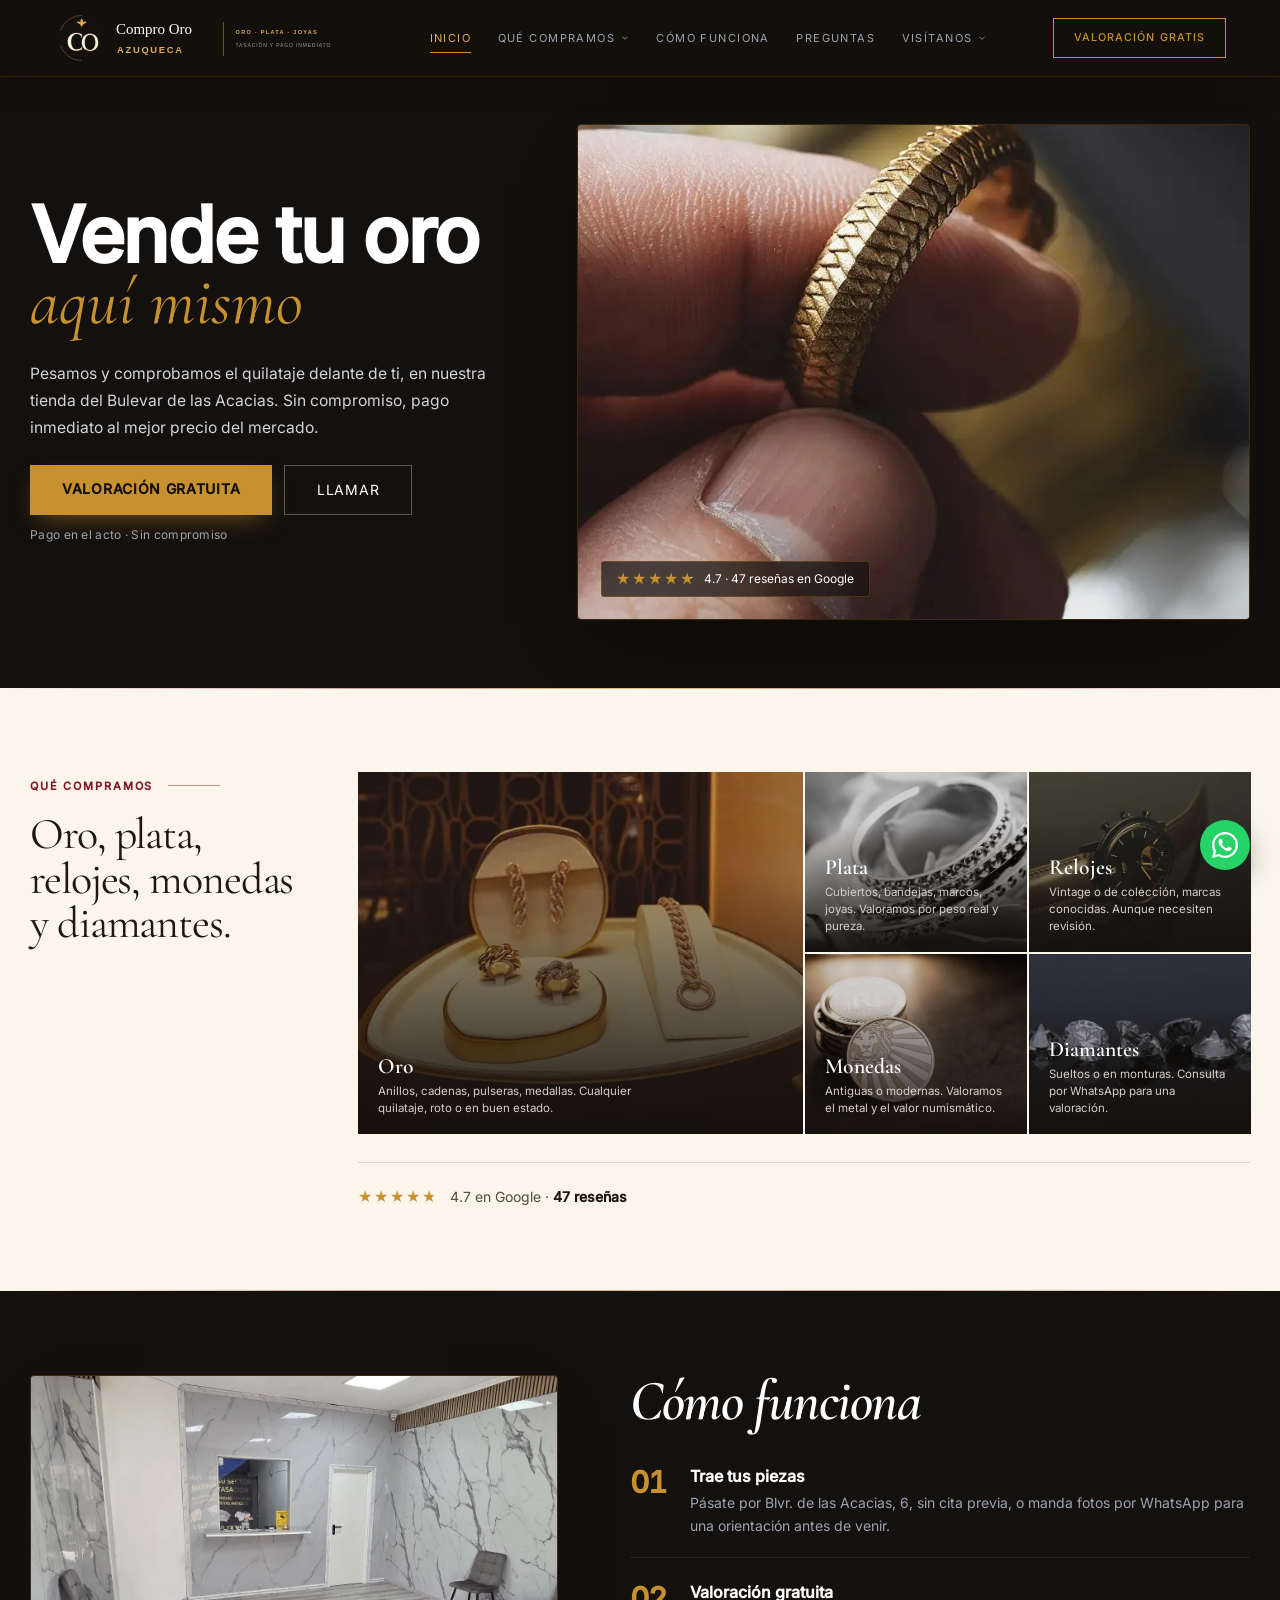
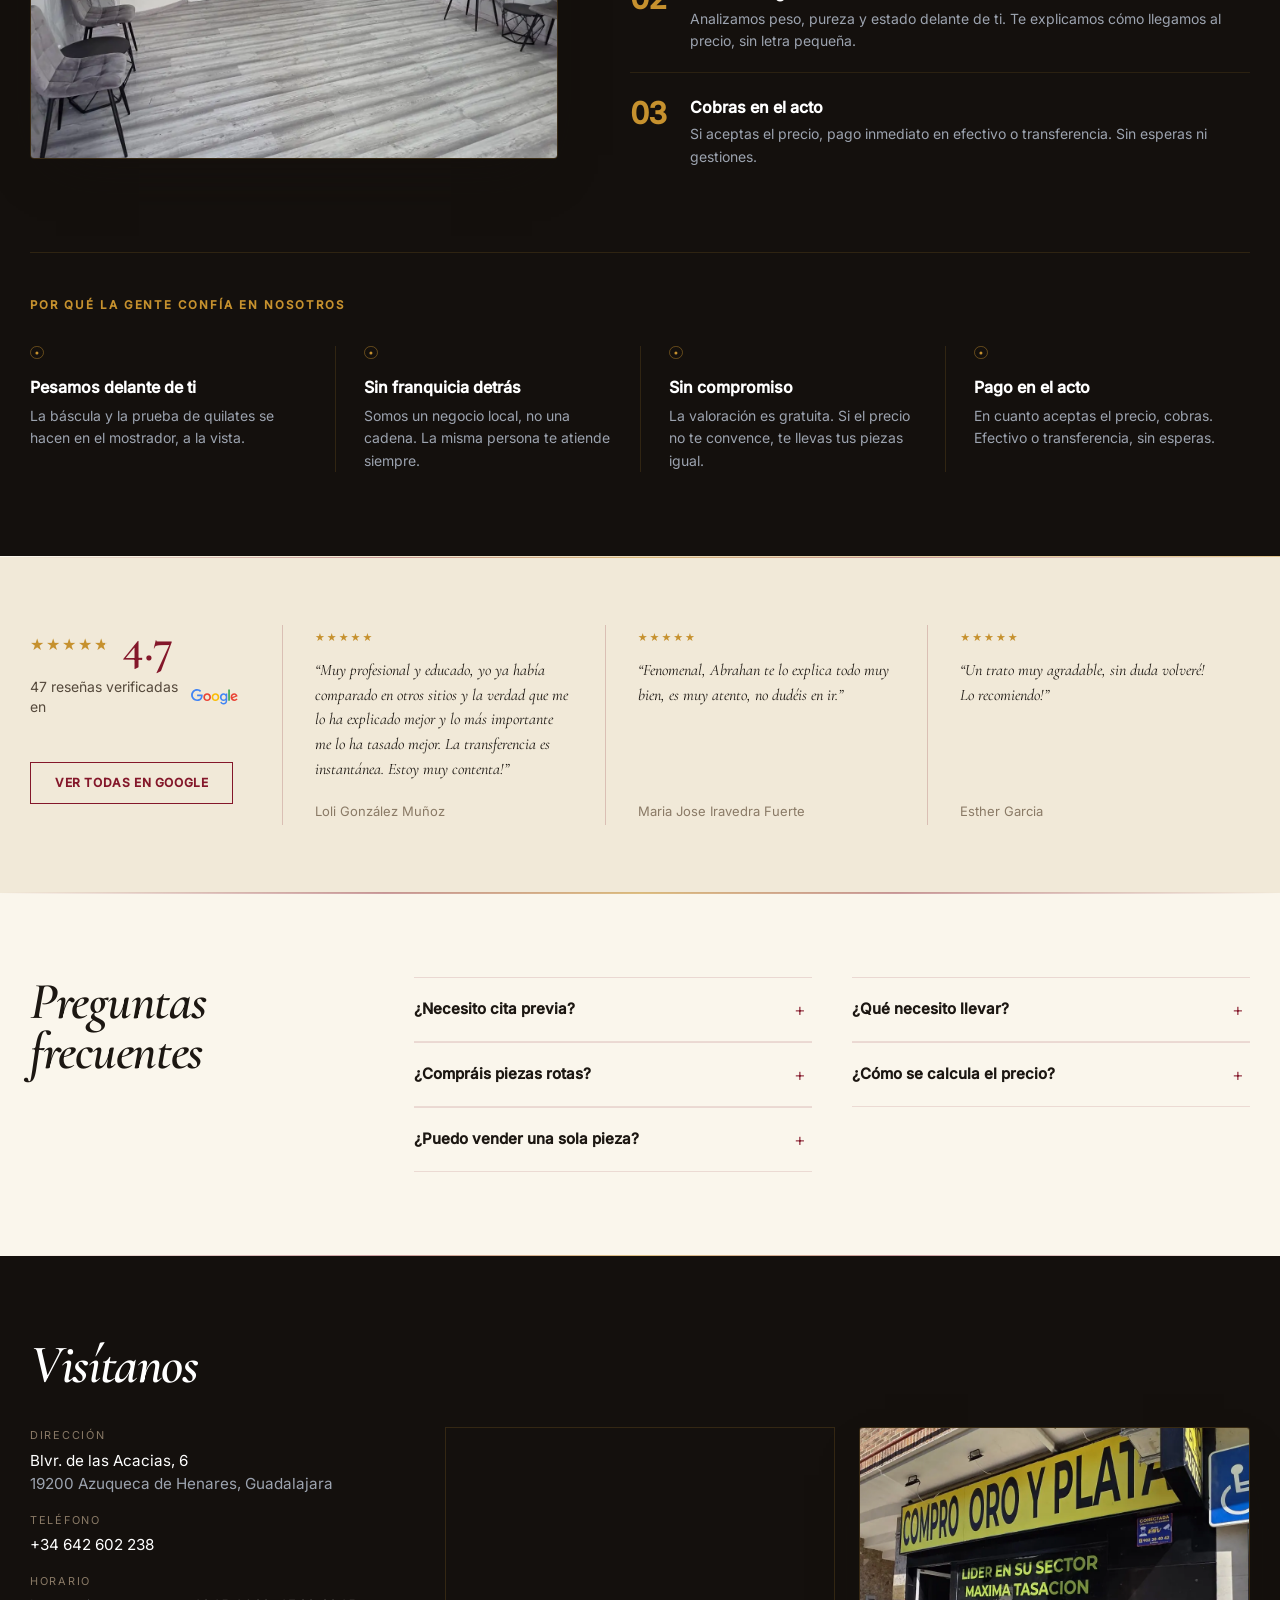
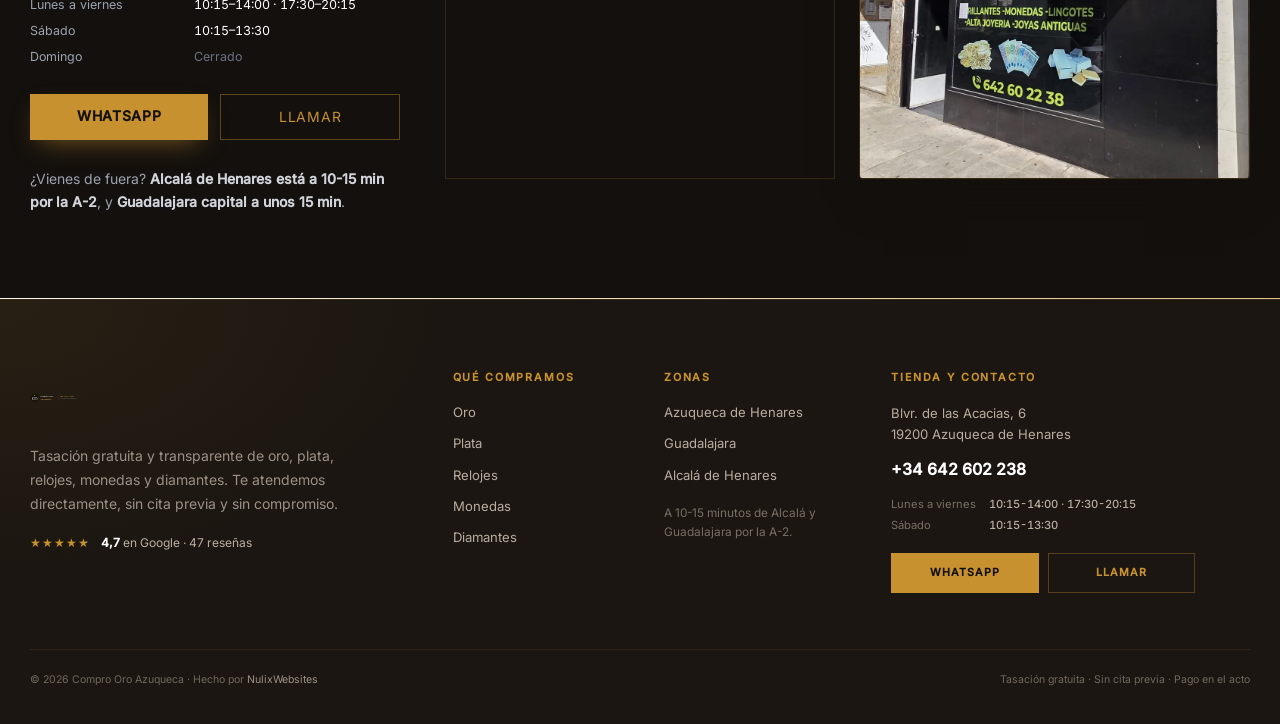
==== commit 22053383: "brand: strengthen navigation lockup" ====
--- a/index.html
+++ b/index.html
@@ -107,7 +107,7 @@
   <nav class="fixed w-full z-40 bg-void/85 backdrop-blur-md border-b border-gold/10">
     <div class="max-w-5xl mx-auto px-5 sm:px-6 flex items-center justify-between h-14 sm:h-16">
       <a href="#" class="flex items-center gap-3 sm:gap-3.5 text-gold min-w-0" aria-label="Compro Oro Azuqueca, inicio">
-        <img src="assets/brand/logo-lockup.svg" alt="Compro Oro Azuqueca" width="250" height="41" class="w-[15rem] h-auto shrink-0">
+        <img src="assets/brand/logo-lockup.svg" alt="Compro Oro Azuqueca" width="310" height="58" class="w-[19rem] h-auto shrink-0">
       </a>
       <div class="site-nav-links hidden md:flex items-center gap-8 text-xs tracking-[.18em] text-gray-400 uppercase">
         <a href="#main" class="nav-link nav-home hover:text-gold transition-colors">Inicio</a>
@@ -460,7 +460,7 @@
     <div class="max-w-5xl mx-auto footer-grid">
       <div class="footer-brand">
         <a href="index.html" class="footer-brand-lockup" aria-label="Compro Oro Azuqueca, inicio">
-          <img src="assets/brand/logo-lockup.svg" alt="Compro Oro Azuqueca" width="280" height="46">
+          <img src="assets/brand/logo-lockup.svg" alt="Compro Oro Azuqueca" width="330" height="61">
         </a>
         <p class="footer-brand-copy">Tasación gratuita y transparente de oro, plata, relojes, monedas y diamantes. Te atendemos directamente, sin cita previa y sin compromiso.</p>
         <a href="https://www.google.com/maps/place/Compro+oro+azuqueca/data=!4m7!3m6!1s0xd424d728174c307:0x263c1d06dae729d8!8m2!3d40.5658112!4d-3.2624812" target="_blank" rel="noopener" class="footer-rating" aria-label="Ver las 47 reseñas de Google">
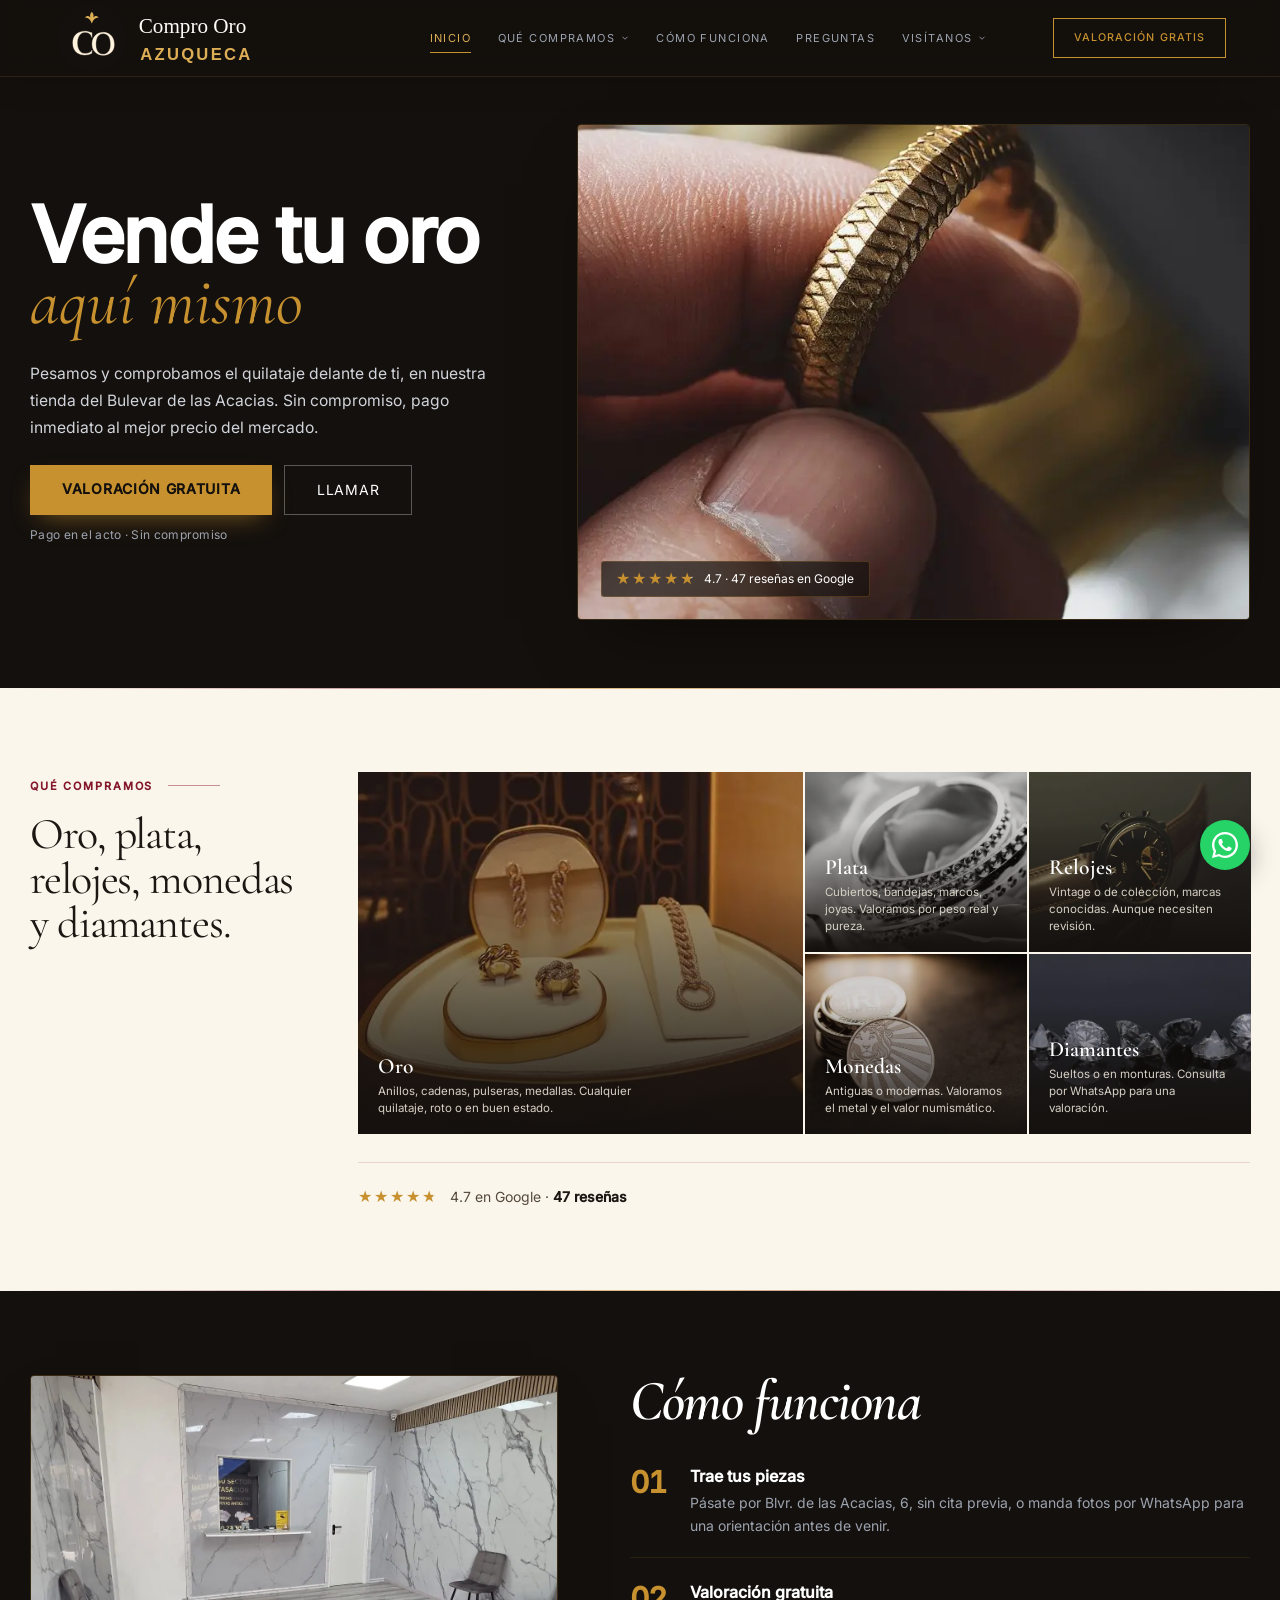
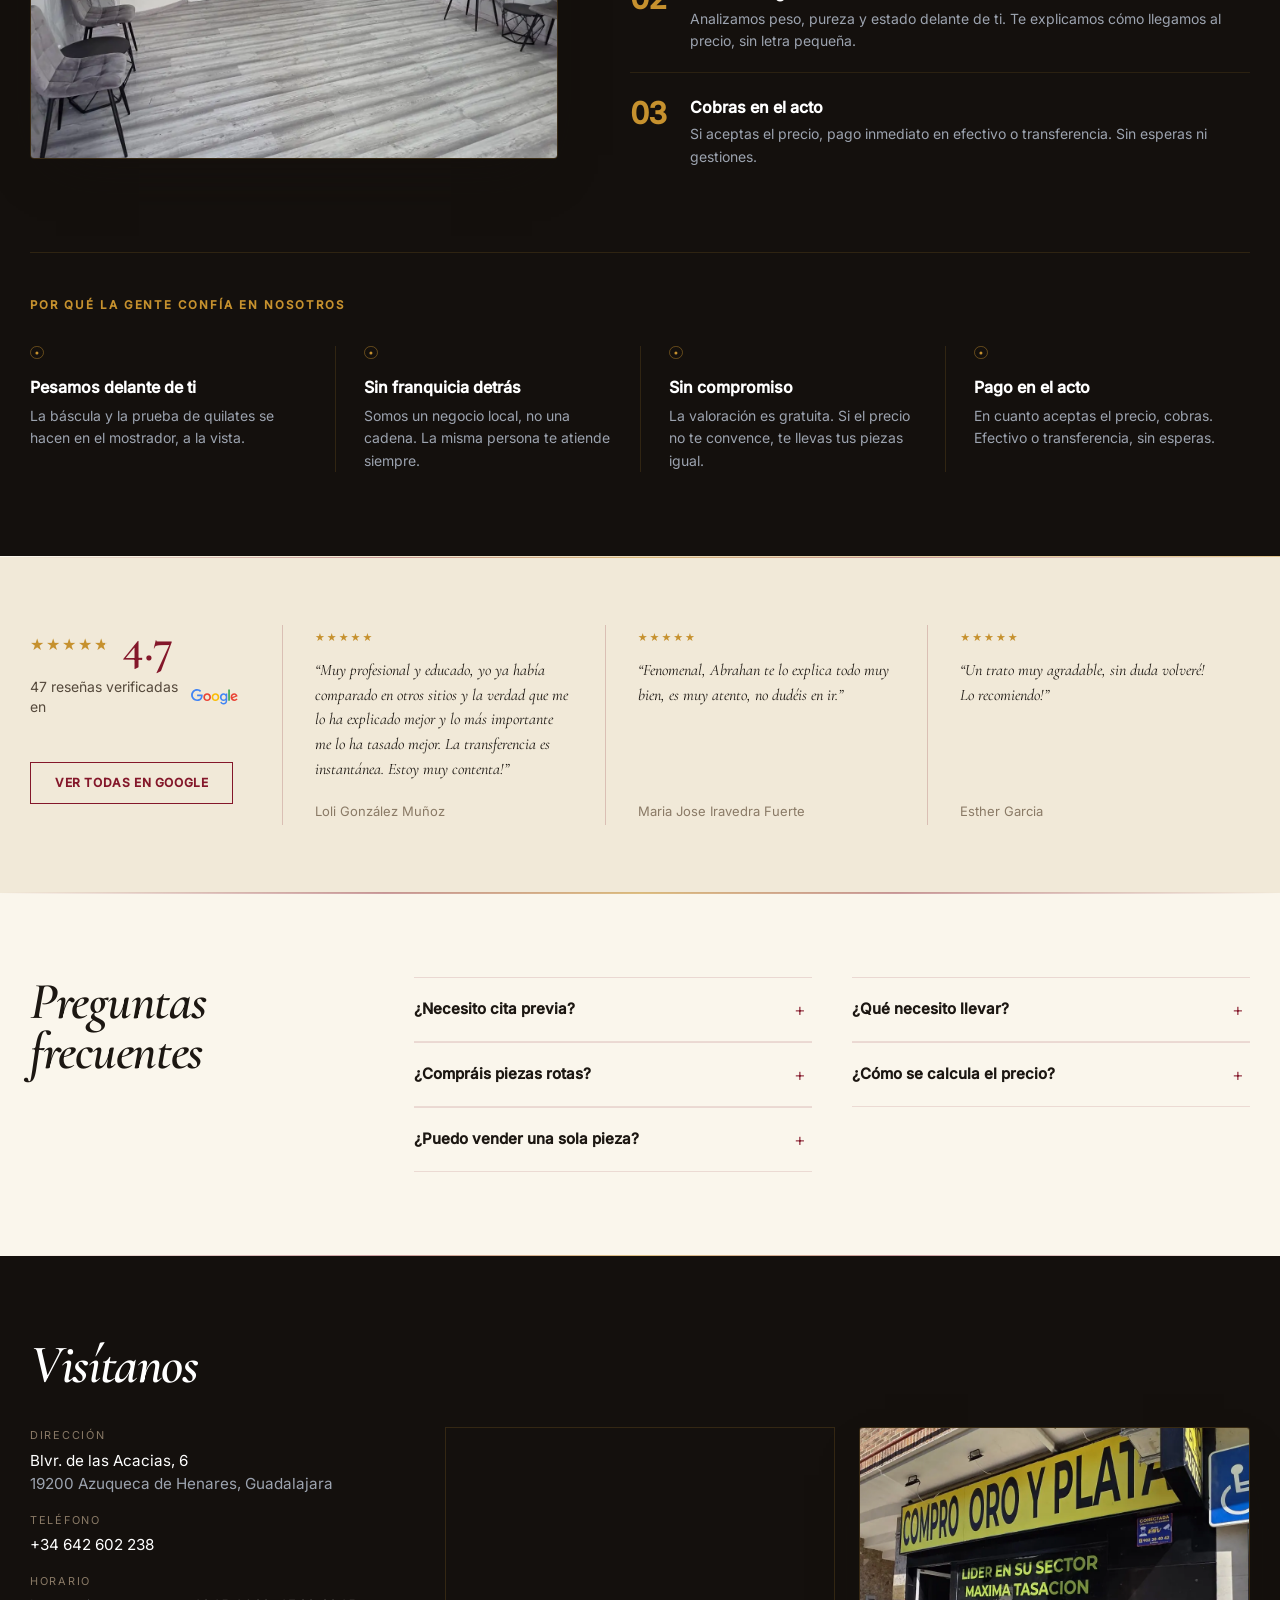
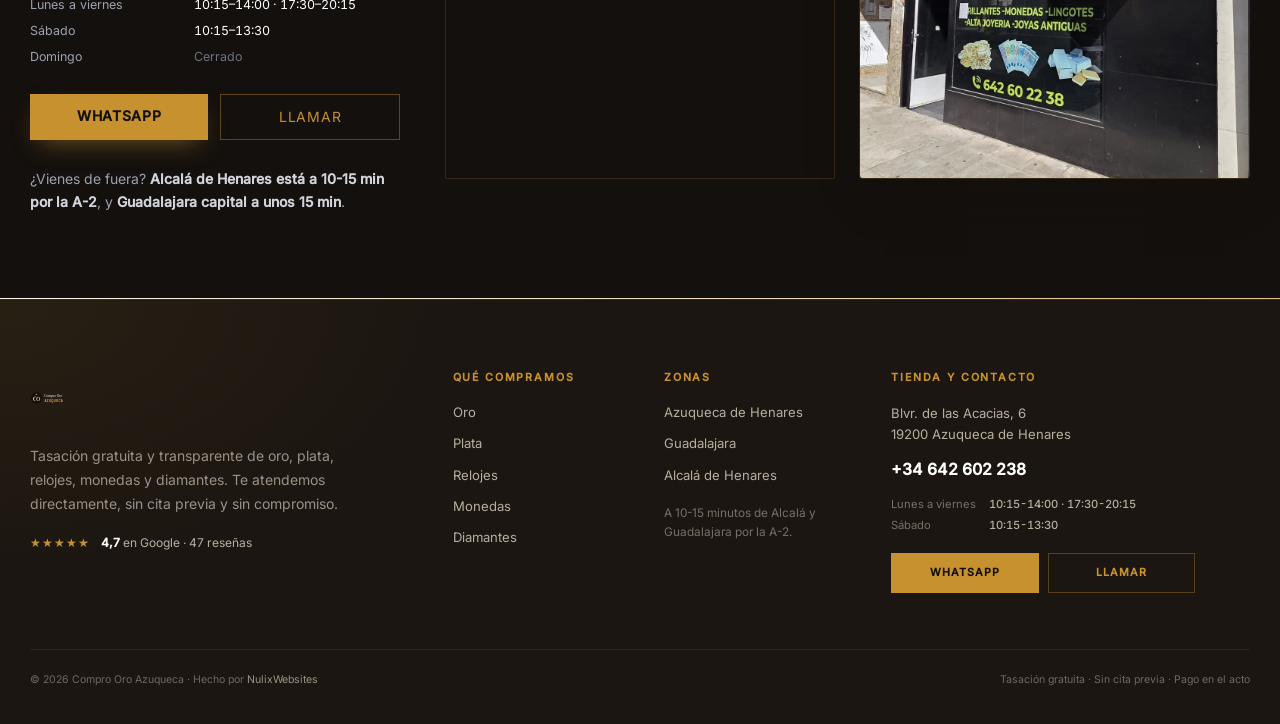
==== commit ac2e938f: "brand: bust favicon caches" ====
--- a/index.html
+++ b/index.html
@@ -35,11 +35,11 @@
         type="image/webp"
         fetchpriority="high">
 
-  <link rel="icon" type="image/svg+xml" href="assets/brand/logo-mark.svg">
-  <link rel="icon" type="image/png" sizes="32x32" href="assets/brand/favicon-32.png">
-  <link rel="icon" type="image/png" sizes="16x16" href="assets/brand/favicon-16.png">
-  <link rel="icon" href="/favicon.ico" sizes="any">
-  <link rel="apple-touch-icon" sizes="180x180" href="assets/brand/apple-touch.png">
+  <link rel="icon" type="image/svg+xml" href="assets/brand/logo-mark.svg?v=f77552e">
+  <link rel="icon" type="image/png" sizes="32x32" href="assets/brand/favicon-32.png?v=f77552e">
+  <link rel="icon" type="image/png" sizes="16x16" href="assets/brand/favicon-16.png?v=f77552e">
+  <link rel="icon" href="/favicon.ico?v=f77552e" sizes="any">
+  <link rel="apple-touch-icon" sizes="180x180" href="assets/brand/apple-touch.png?v=f77552e">
   <link rel="manifest" href="/site.webmanifest">
   <meta name="apple-mobile-web-app-title" content="Compro Oro Azuqueca">
   <meta name="msapplication-TileColor" content="#14100D">
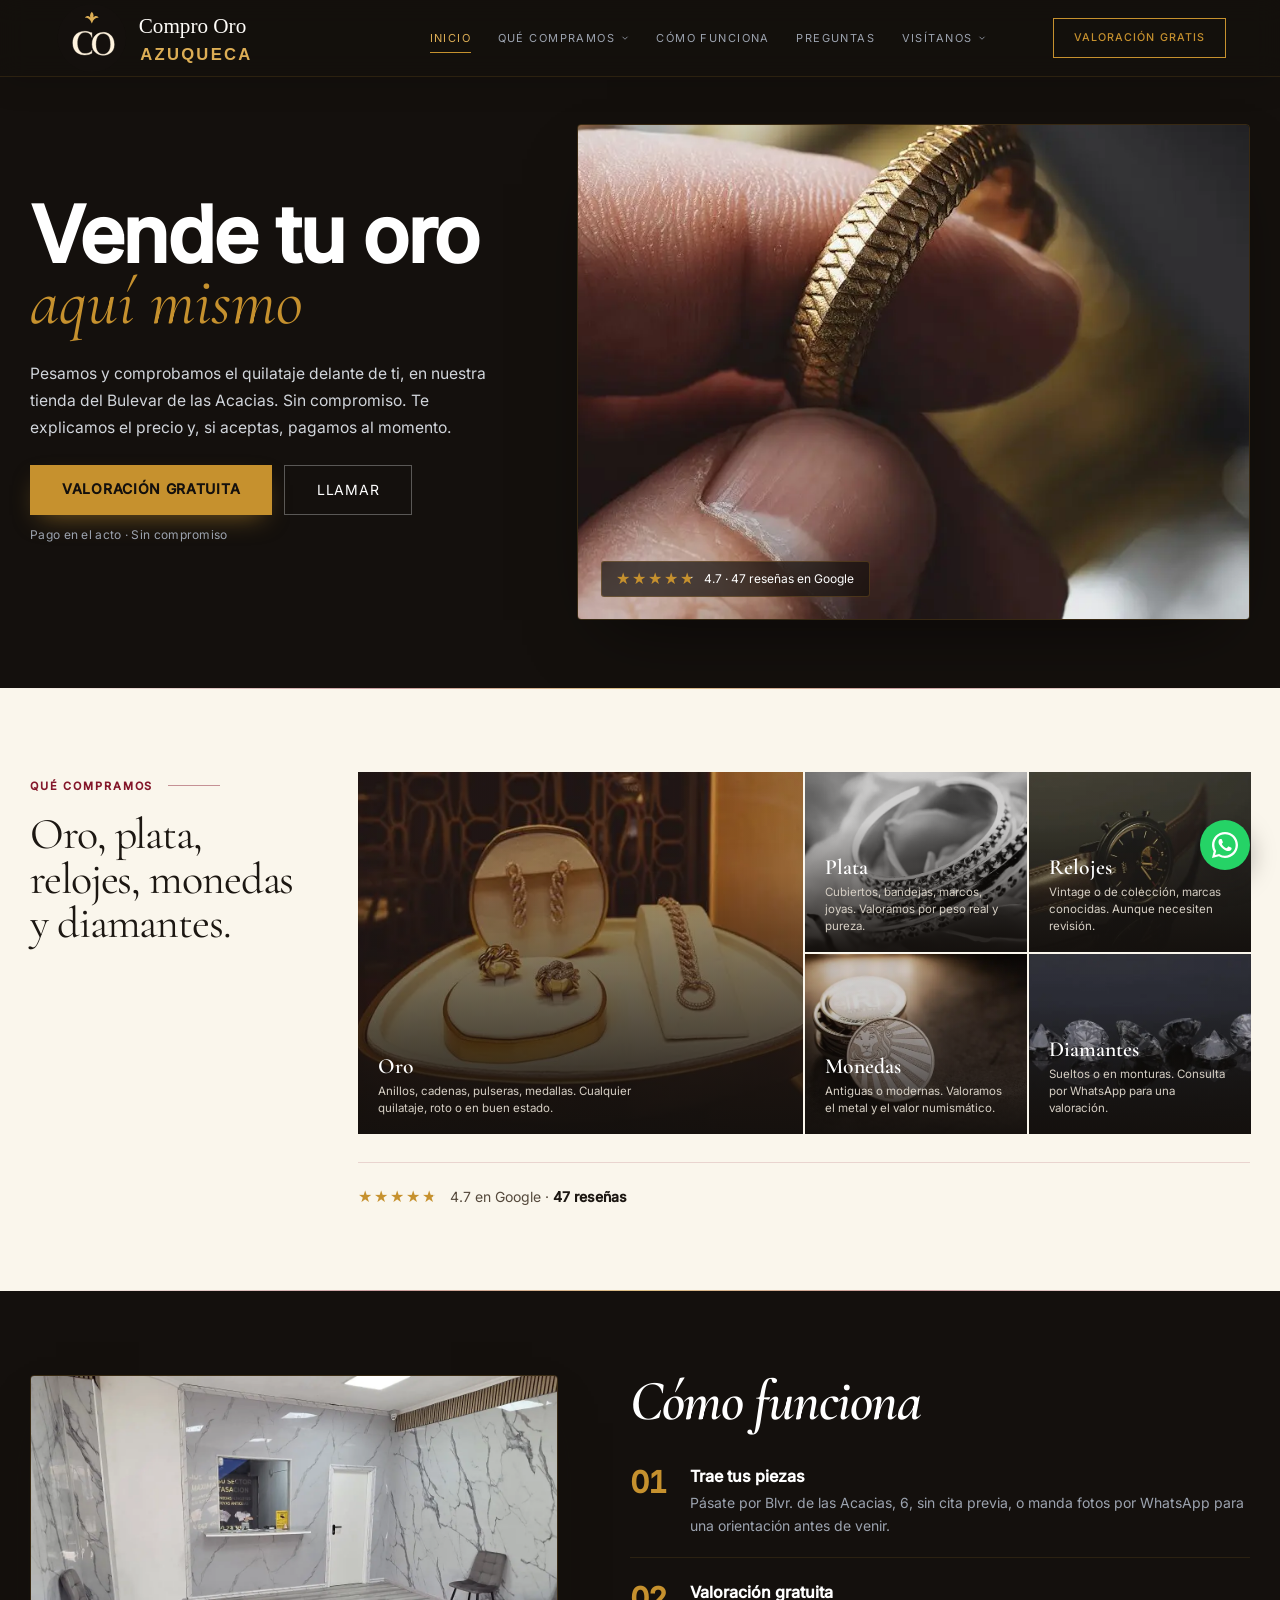
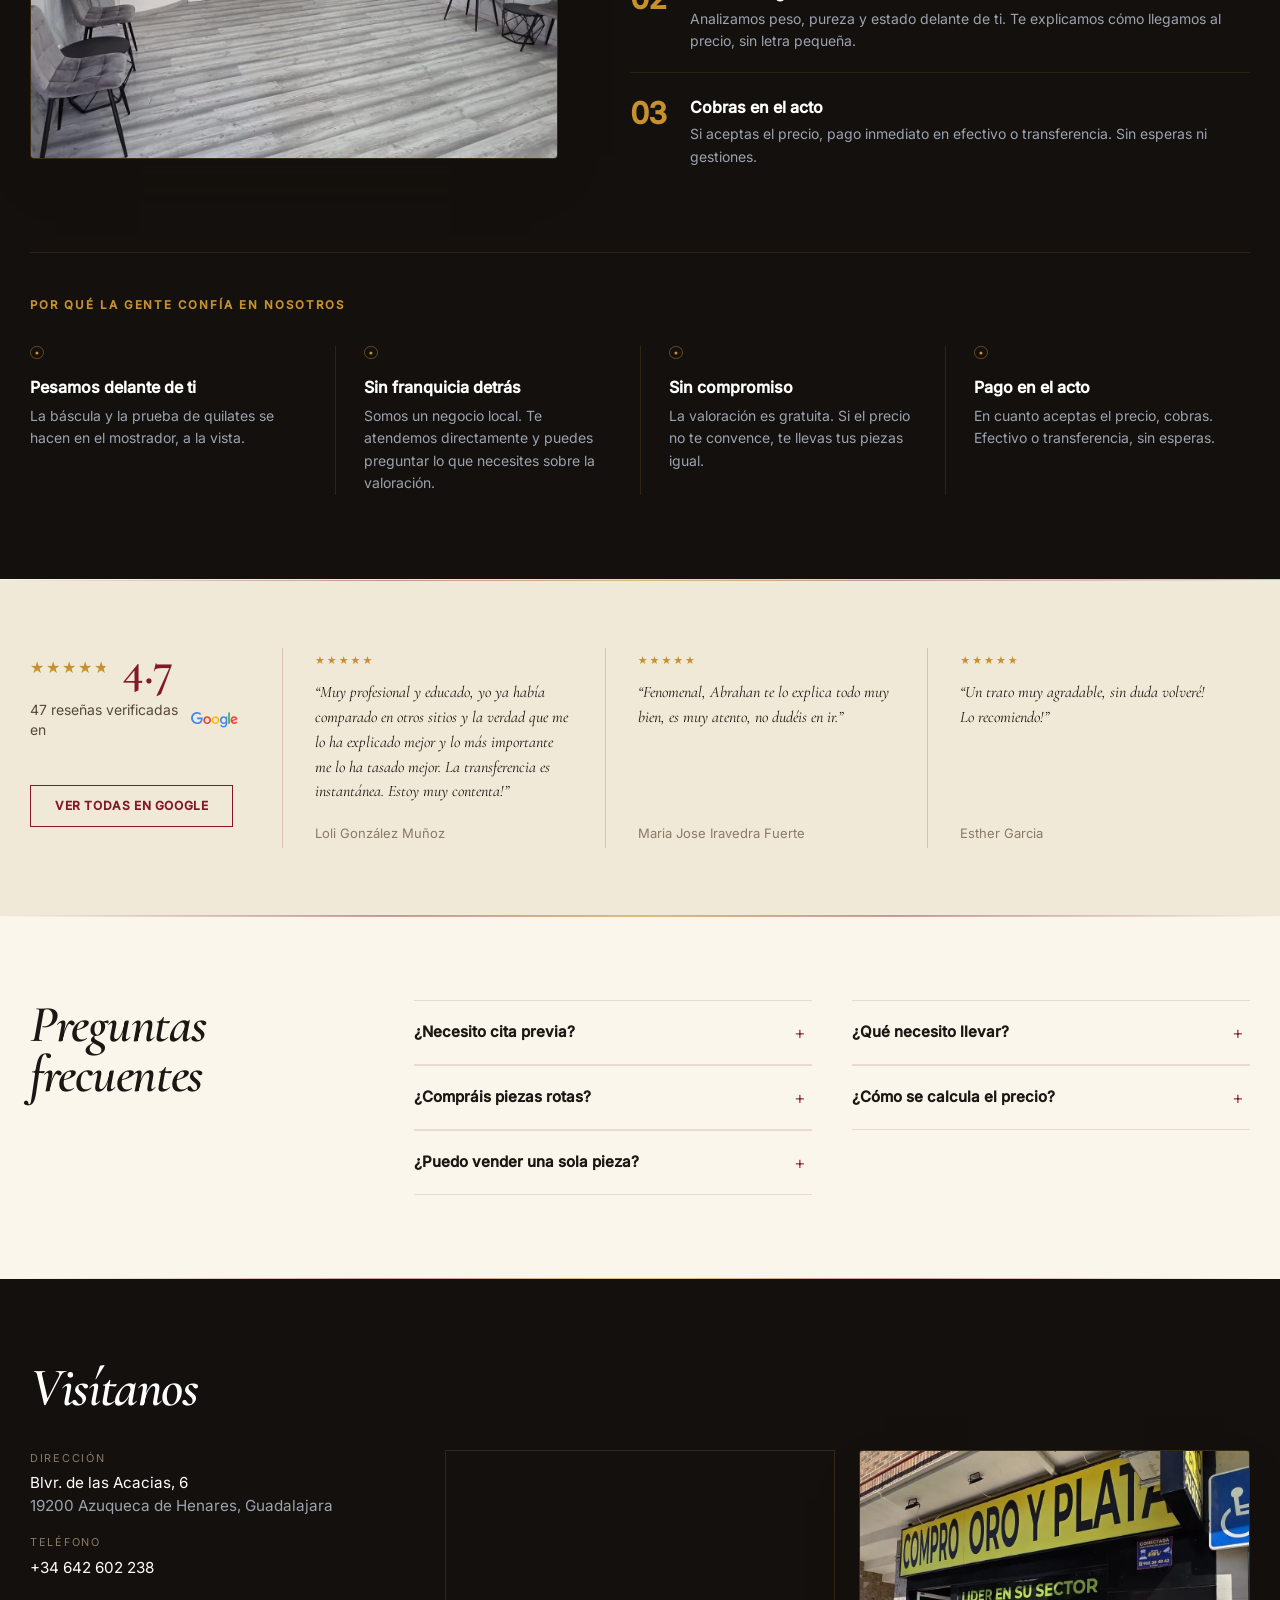
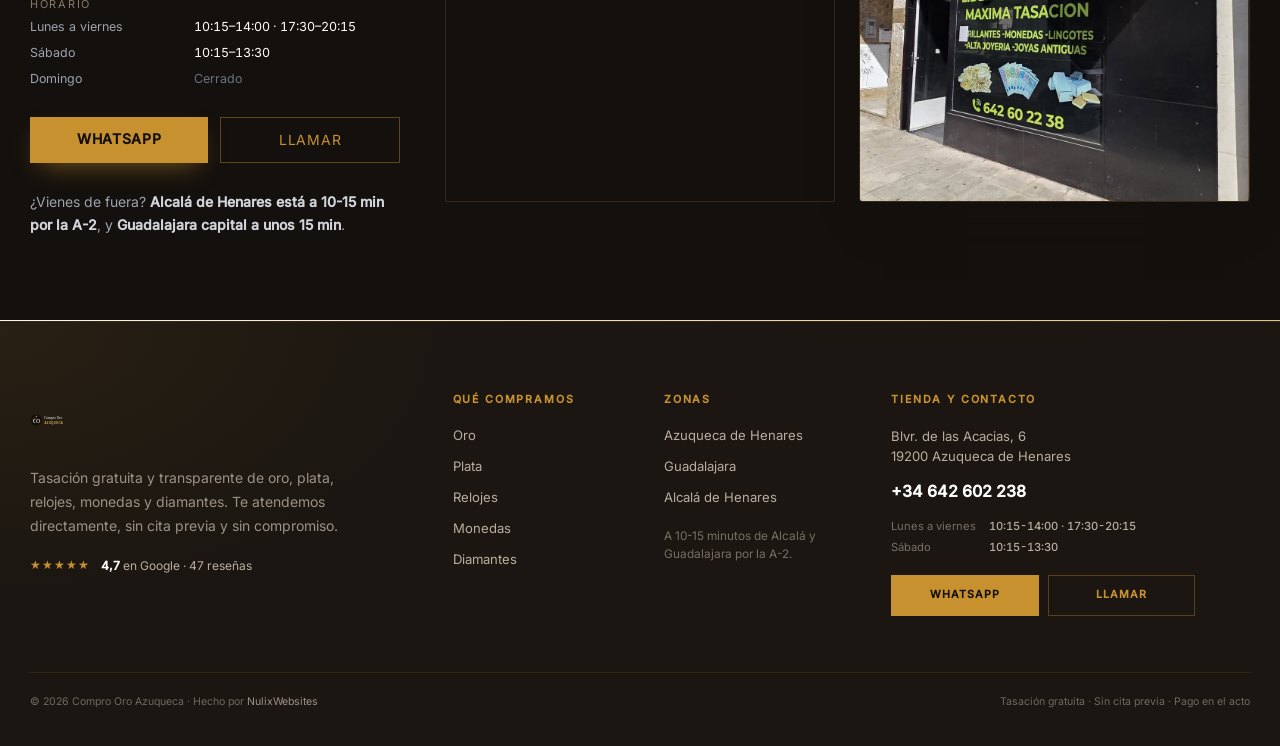
==== commit 9c0abd1b: "Clarify product and local valuation copy" ====
--- a/index.html
+++ b/index.html
@@ -6,7 +6,7 @@
   <meta name="theme-color" content="#14100D">
   <meta name="robots" content="index,follow,max-image-preview:large">
   <title>Compro Oro Azuqueca · Tasación gratis y pago inmediato en Azuqueca de Henares</title>
-  <meta name="description" content="Compramos oro, plata, joyas, relojes y monedas en Azuqueca de Henares. Pesamos y valoramos delante de ti, sin compromiso, con pago inmediato. 4.7★ en Google con 47 reseñas.">
+  <meta name="description" content="Compramos oro, plata, joyas, relojes y monedas en Azuqueca de Henares. Pesamos y valoramos delante de ti, explicamos el precio y pagamos al momento si aceptas. 4.7★ en Google con 47 reseñas.">
   <meta name="keywords" content="compro oro azuqueca, venta de oro azuqueca de henares, tasación oro guadalajara, compra plata, compra joyas, compra relojes, compro oro guadalajara">
   <link rel="canonical" href="https://comprooroazuqueca.com/">
 
@@ -167,7 +167,7 @@
           <span class="hero-enter hero-enter-d1 block display-strong text-white text-5xl sm:text-7xl md:text-8xl">Vende tu oro</span>
           <span class="hero-enter hero-enter-d2 block font-serif italic text-gold text-4xl sm:text-6xl md:text-7xl -mt-1 sm:-mt-2">aquí mismo</span>
         </h1>
-        <p class="hero-enter hero-enter-d2 text-gray-300 text-sm sm:text-base lead-measure mb-8 leading-relaxed">Pesamos y comprobamos el quilataje delante de ti, en nuestra tienda del Bulevar de las Acacias. Sin compromiso, pago inmediato al mejor precio del mercado.</p>
+        <p class="hero-enter hero-enter-d2 text-gray-300 text-sm sm:text-base lead-measure mb-8 leading-relaxed">Pesamos y comprobamos el quilataje delante de ti, en nuestra tienda del Bulevar de las Acacias. Sin compromiso. Te explicamos el precio y, si aceptas, pagamos al momento.</p>
         <div class="hero-enter hero-enter-d3 flex flex-col sm:flex-row sm:flex-wrap gap-3">
           <a href="https://wa.me/34642602238?text=Hola%2C%20quer%C3%ADa%20una%20tasaci%C3%B3n%20gratis" target="_blank" rel="noopener" class="btn-lift btn-gold-sh text-center bg-gold text-black font-semibold px-8 py-3.5 uppercase text-sm tracking-wider hover:bg-gold-light transition-colors">Valoración gratuita</a>
           <a href="tel:+34642602238" class="btn-lift text-center border border-white/30 text-white px-8 py-3.5 uppercase text-sm tracking-wider hover:border-gold/60 transition-colors">Llamar</a>
@@ -302,7 +302,7 @@
           <div class="trust-tile reveal">
             <span class="trust-tile-mark" aria-hidden="true"></span>
             <h3>Sin franquicia detrás</h3>
-            <p>Somos un negocio local, no una cadena. La misma persona te atiende siempre.</p>
+            <p>Somos un negocio local. Te atendemos directamente y puedes preguntar lo que necesites sobre la valoración.</p>
           </div>
           <div class="trust-tile reveal">
             <span class="trust-tile-mark" aria-hidden="true"></span>
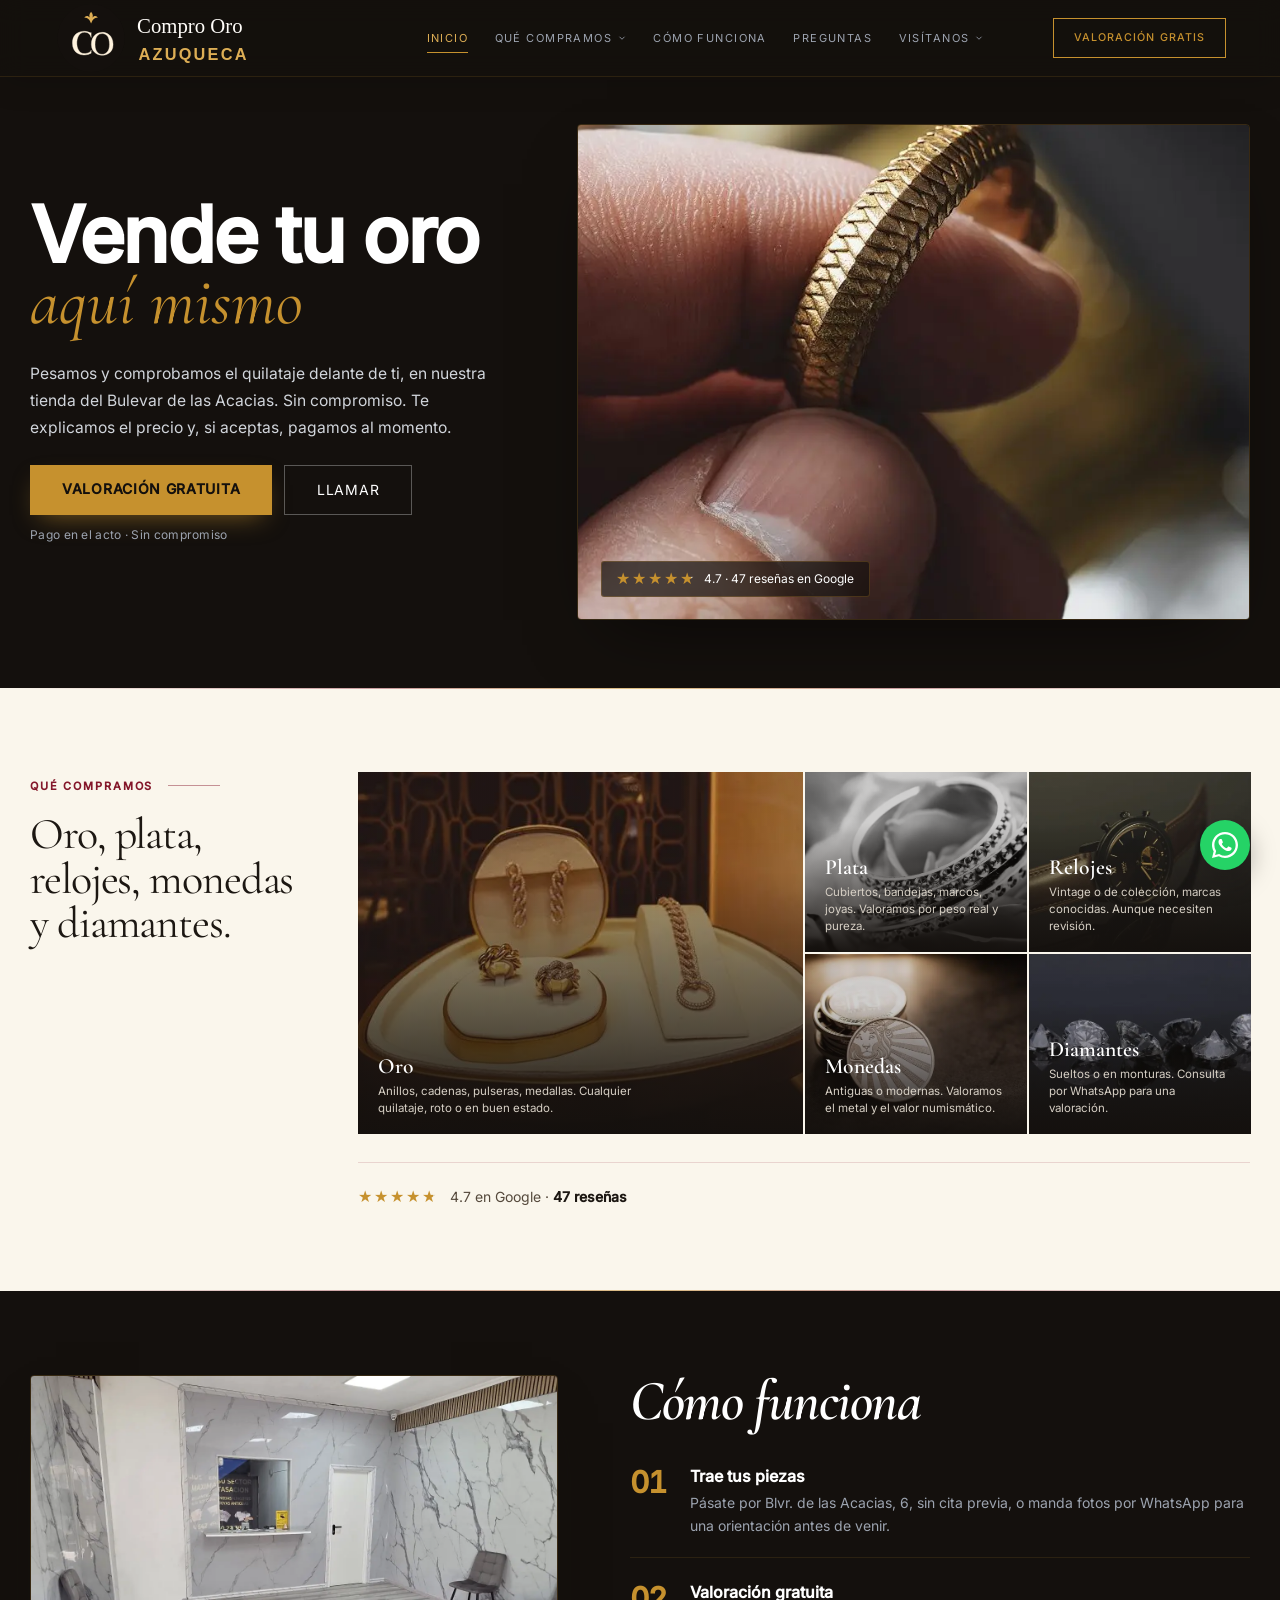
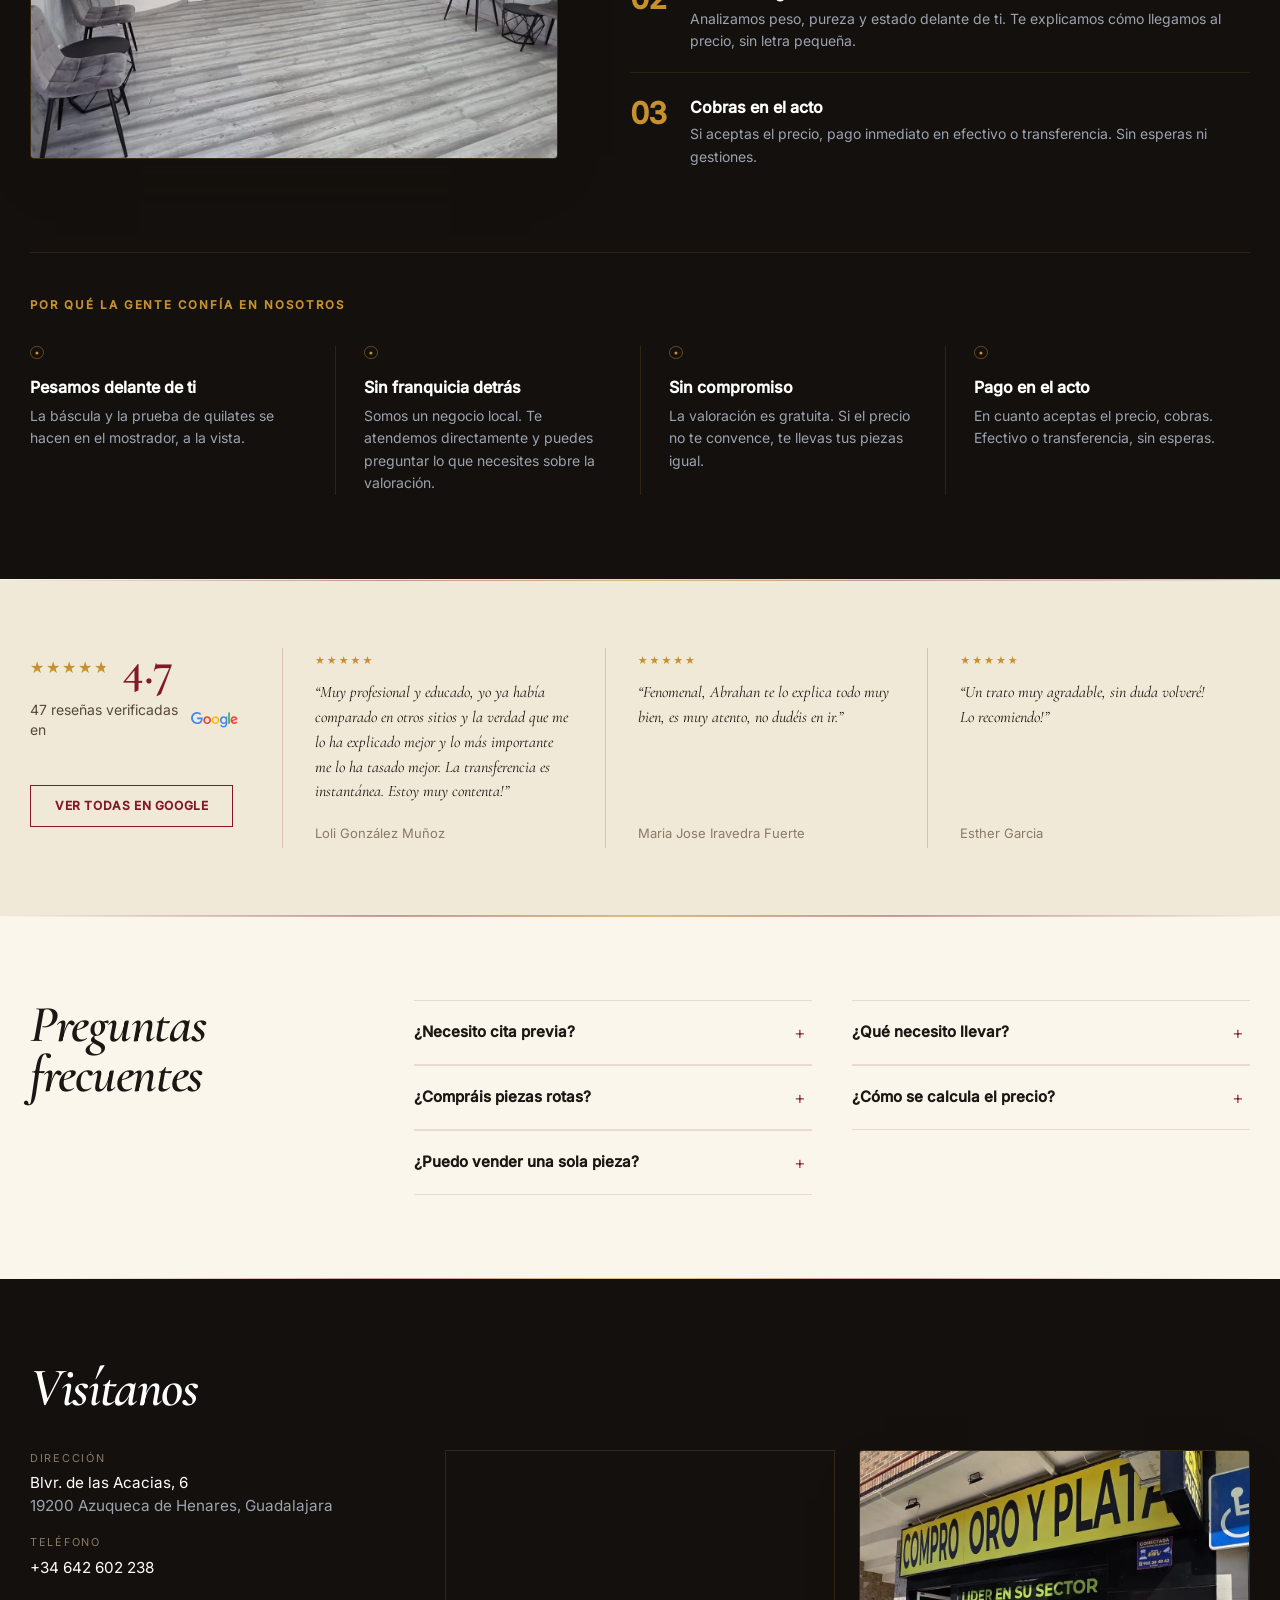
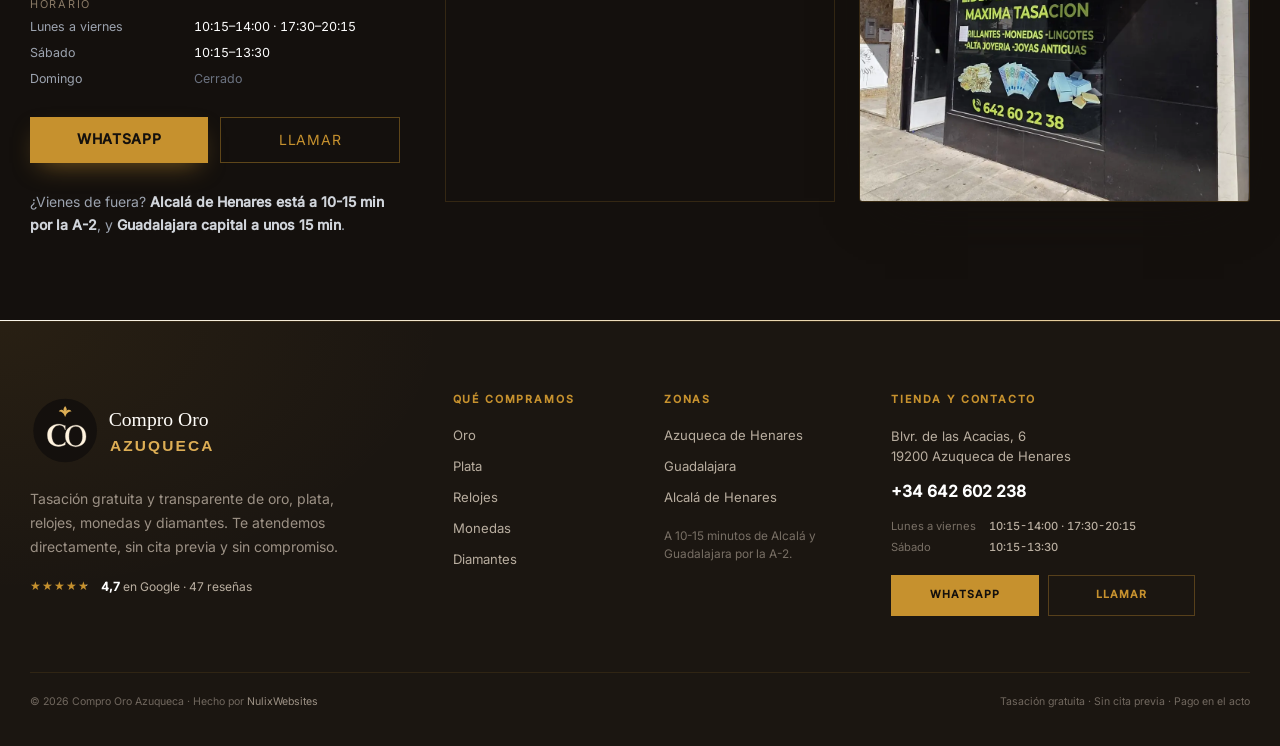
==== commit 10330dc5: "fix: contain mobile brand lockup" ====
--- a/index.html
+++ b/index.html
@@ -107,7 +107,7 @@
   <nav class="fixed w-full z-40 bg-void/85 backdrop-blur-md border-b border-gold/10">
     <div class="max-w-5xl mx-auto px-5 sm:px-6 flex items-center justify-between h-14 sm:h-16">
       <a href="#" class="flex items-center gap-3 sm:gap-3.5 text-gold min-w-0" aria-label="Compro Oro Azuqueca, inicio">
-        <img src="assets/brand/logo-lockup.svg" alt="Compro Oro Azuqueca" width="310" height="58" class="w-[19rem] h-auto shrink-0">
+        <img src="assets/brand/logo-lockup.svg" alt="Compro Oro Azuqueca" width="310" height="58" class="site-nav-logo shrink-0">
       </a>
       <div class="site-nav-links hidden md:flex items-center gap-8 text-xs tracking-[.18em] text-gray-400 uppercase">
         <a href="#main" class="nav-link nav-home hover:text-gold transition-colors">Inicio</a>
--- a/styles.css
+++ b/styles.css
@@ -648,7 +648,7 @@
 .footer-grid{position:relative;display:grid;grid-template-columns:repeat(2,minmax(0,1fr));gap:2.75rem 1.5rem}
 .footer-brand{grid-column:1/-1;max-width:31rem}
 .footer-brand-lockup{display:flex;align-items:center;gap:.9rem;width:max-content;max-width:100%}
-.footer-brand-lockup img{width:3.25rem;height:3.25rem;flex:none}
+.footer-brand-lockup img{width:18rem;height:auto;max-width:100%;flex:none}
 .footer-brand-lockup span{font-size:1.6rem;line-height:1}
 .footer-brand-copy{font-size:.875rem;line-height:1.7;color:#9c9185;margin-top:1.25rem;max-width:29rem}
 .footer-rating{display:inline-flex;align-items:center;gap:.7rem;margin-top:1.2rem;font-size:.75rem;color:#b9aea0}
@@ -682,6 +682,15 @@
   .footer-bottom{flex-direction:row;justify-content:space-between;align-items:center}
 }
 
+/* The full lockup needs a deliberate mobile width. The previous 19rem
+   intrinsic width competed with the menu button and could force the nav
+   past the viewport on narrow phones. */
+.site-nav-logo{width:19rem;height:auto;max-width:100%;display:block}
+@media (max-width:639px){
+  .site-nav-logo{width:min(13rem,calc(100vw - 6rem))}
+  .footer-brand-lockup{width:100%}
+}
+
 /* ============================================================
    DESKTOP EDITORIAL PASS (2026-08-24)
    Mobile remains intentionally unchanged. At desktop widths the site uses
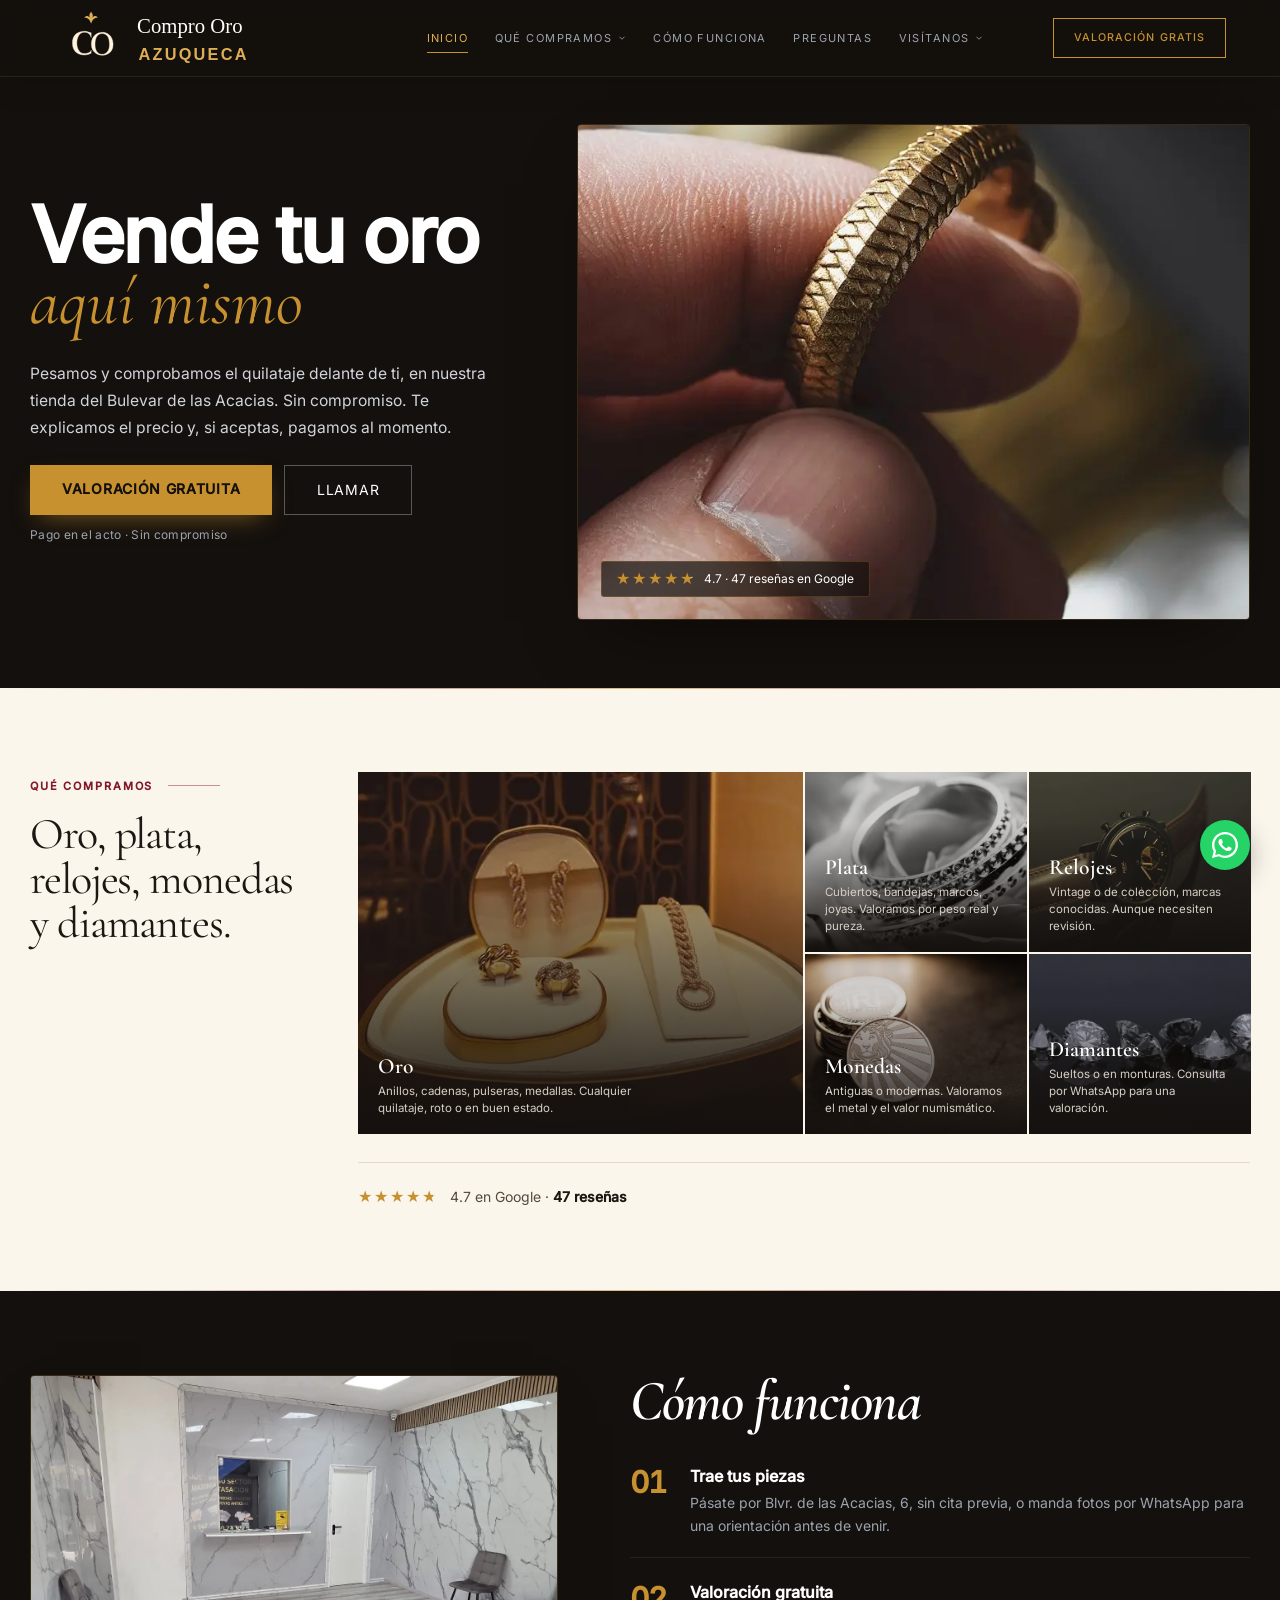
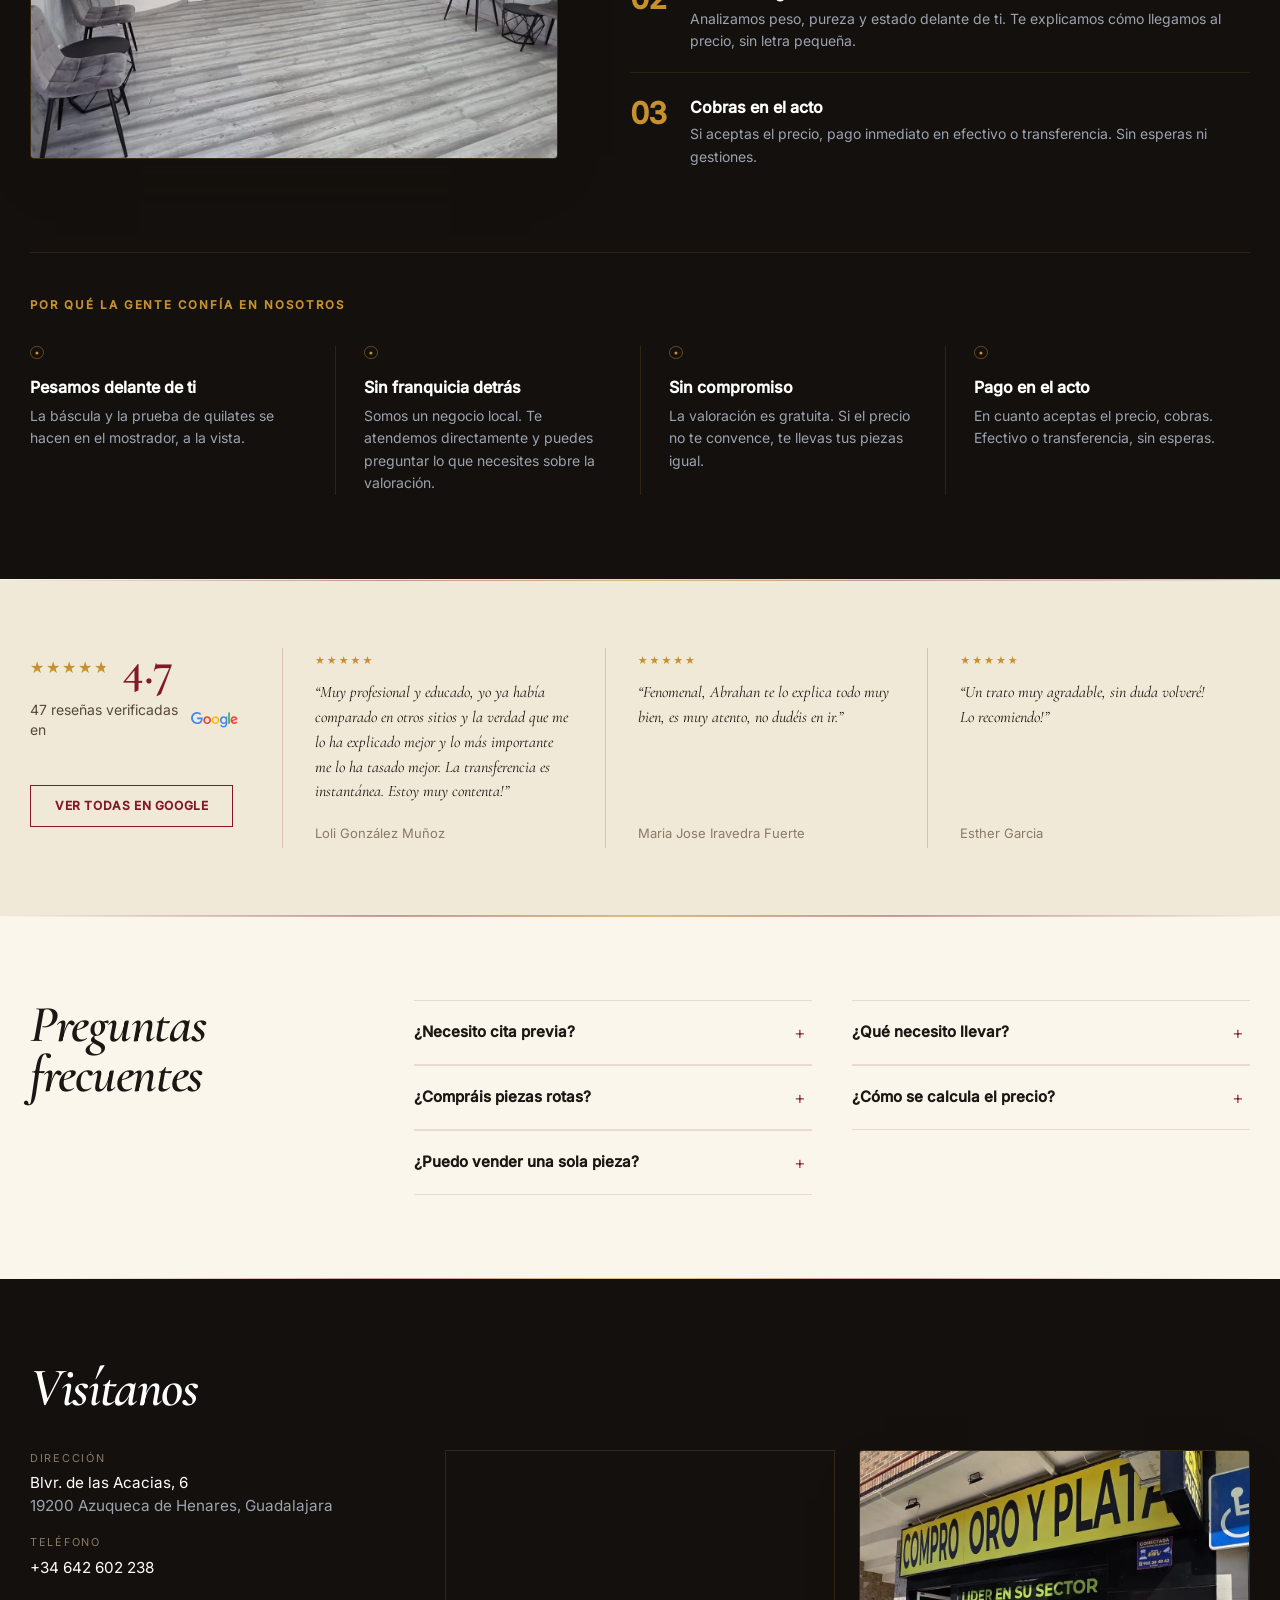
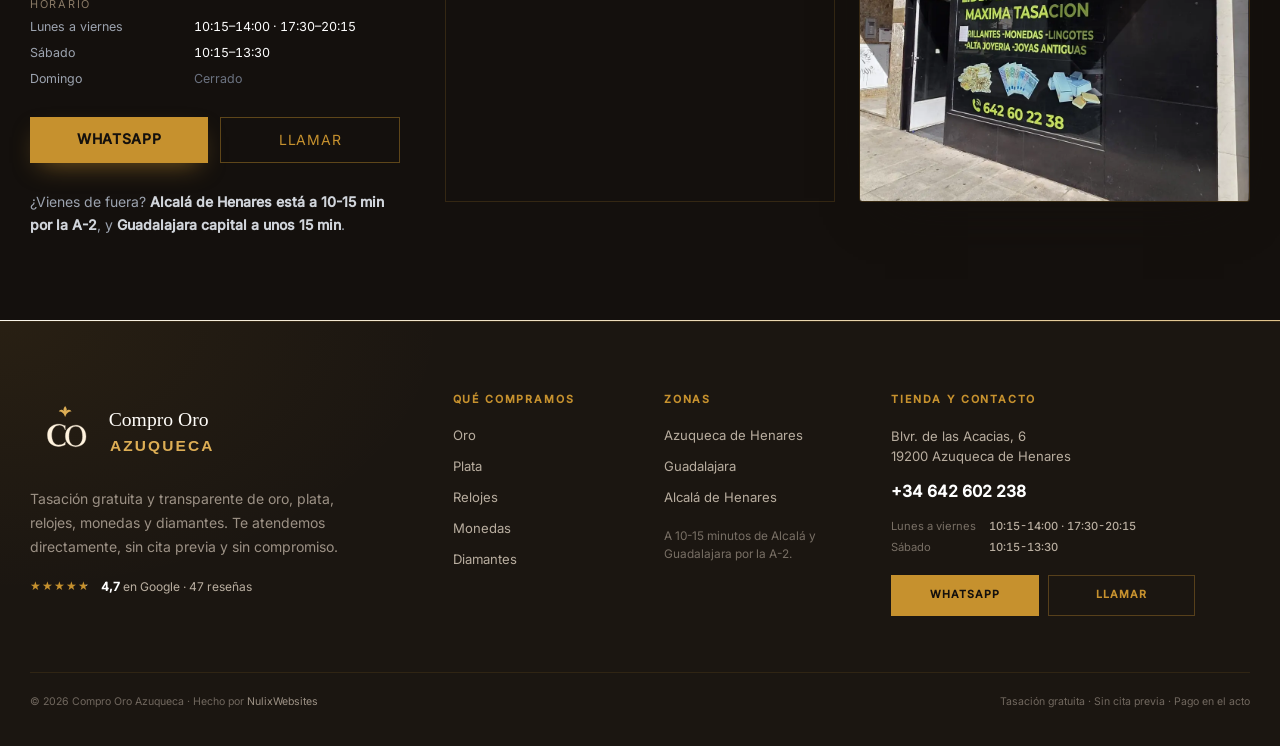
==== commit 31568c0a: "fix(brand): blend client logo with header" ====
--- a/index.html
+++ b/index.html
@@ -107,7 +107,7 @@
   <nav class="fixed w-full z-40 bg-void/85 backdrop-blur-md border-b border-gold/10">
     <div class="max-w-5xl mx-auto px-5 sm:px-6 flex items-center justify-between h-14 sm:h-16">
       <a href="#" class="flex items-center gap-3 sm:gap-3.5 text-gold min-w-0" aria-label="Compro Oro Azuqueca, inicio">
-        <img src="assets/brand/logo-lockup.svg" alt="Compro Oro Azuqueca" width="310" height="58" class="site-nav-logo shrink-0">
+        <img src="assets/brand/logo-lockup.svg?v=logo-transparent" alt="Compro Oro Azuqueca" width="310" height="58" class="site-nav-logo shrink-0">
       </a>
       <div class="site-nav-links hidden md:flex items-center gap-8 text-xs tracking-[.18em] text-gray-400 uppercase">
         <a href="#main" class="nav-link nav-home hover:text-gold transition-colors">Inicio</a>
@@ -460,7 +460,7 @@
     <div class="max-w-5xl mx-auto footer-grid">
       <div class="footer-brand">
         <a href="index.html" class="footer-brand-lockup" aria-label="Compro Oro Azuqueca, inicio">
-          <img src="assets/brand/logo-lockup.svg" alt="Compro Oro Azuqueca" width="330" height="61">
+          <img src="assets/brand/logo-lockup.svg?v=logo-transparent" alt="Compro Oro Azuqueca" width="330" height="61">
         </a>
         <p class="footer-brand-copy">Tasación gratuita y transparente de oro, plata, relojes, monedas y diamantes. Te atendemos directamente, sin cita previa y sin compromiso.</p>
         <a href="https://www.google.com/maps/place/Compro+oro+azuqueca/data=!4m7!3m6!1s0xd424d728174c307:0x263c1d06dae729d8!8m2!3d40.5658112!4d-3.2624812" target="_blank" rel="noopener" class="footer-rating" aria-label="Ver las 47 reseñas de Google">
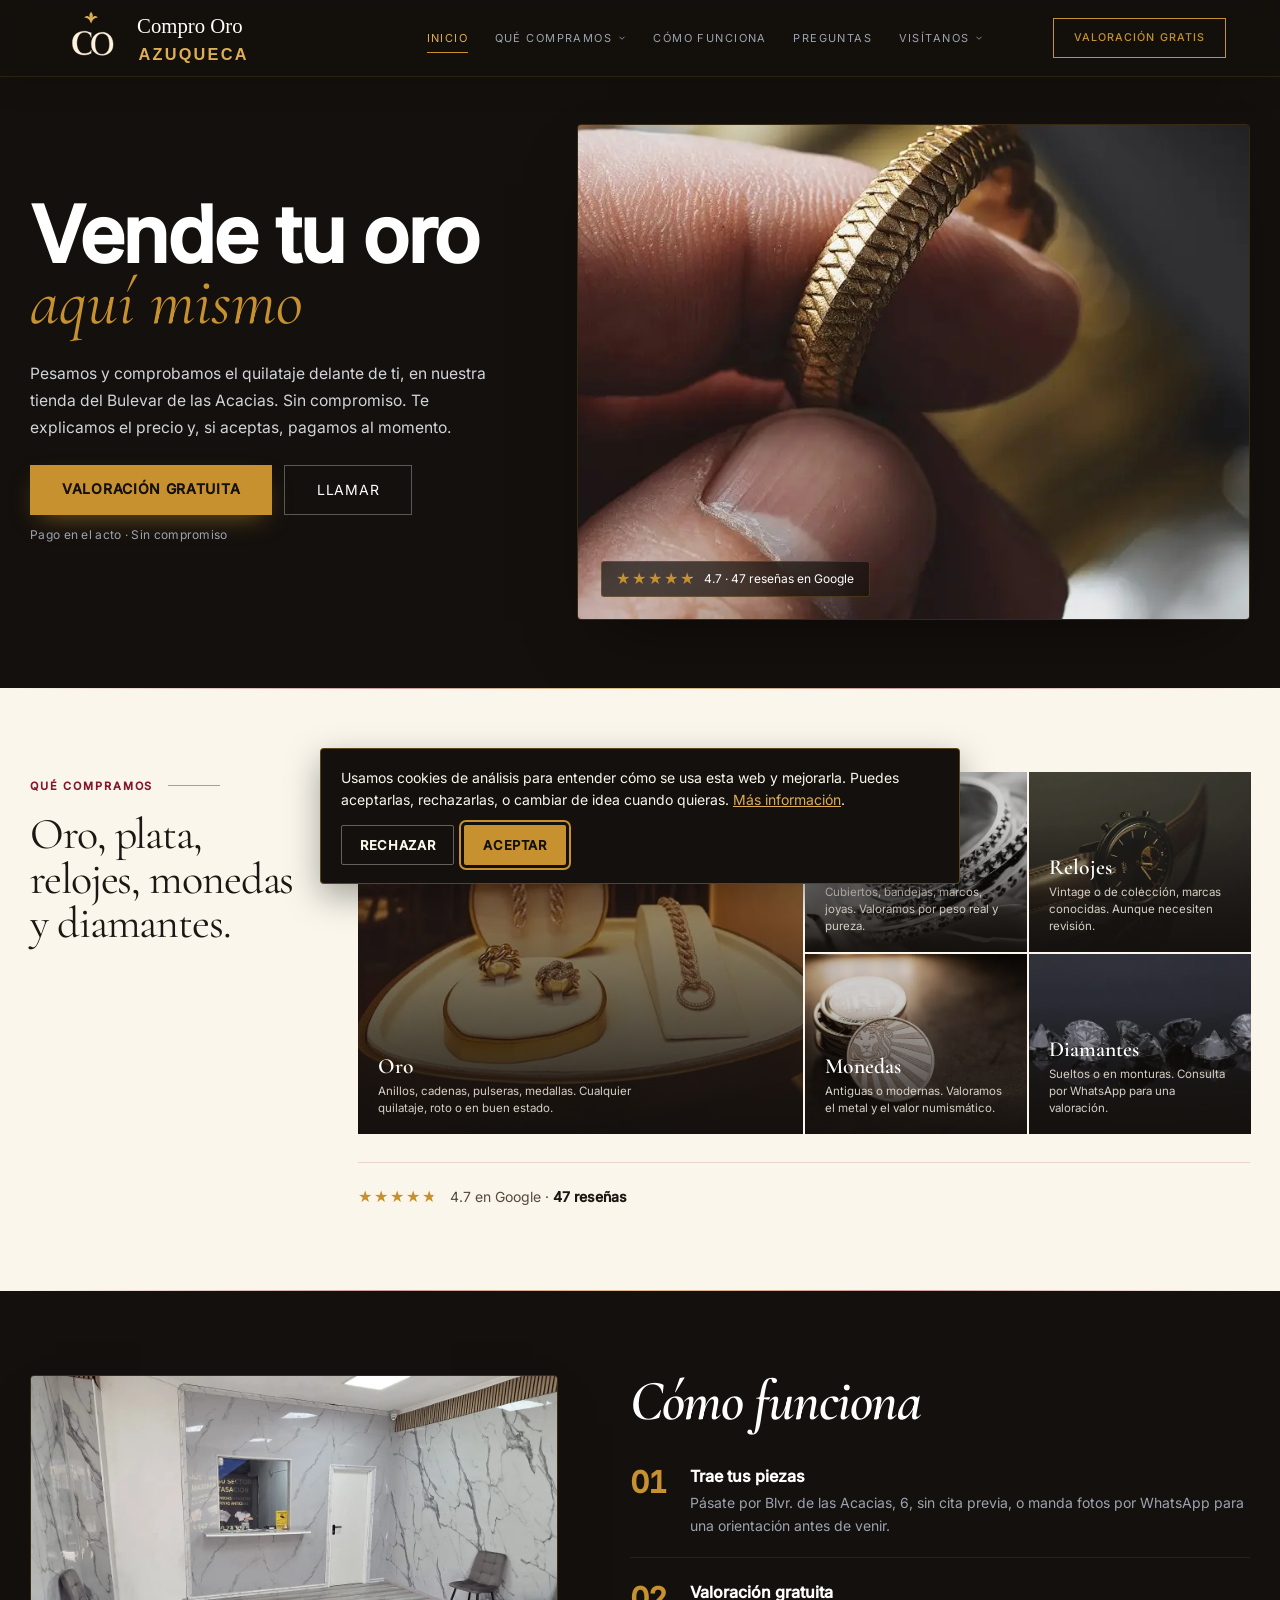
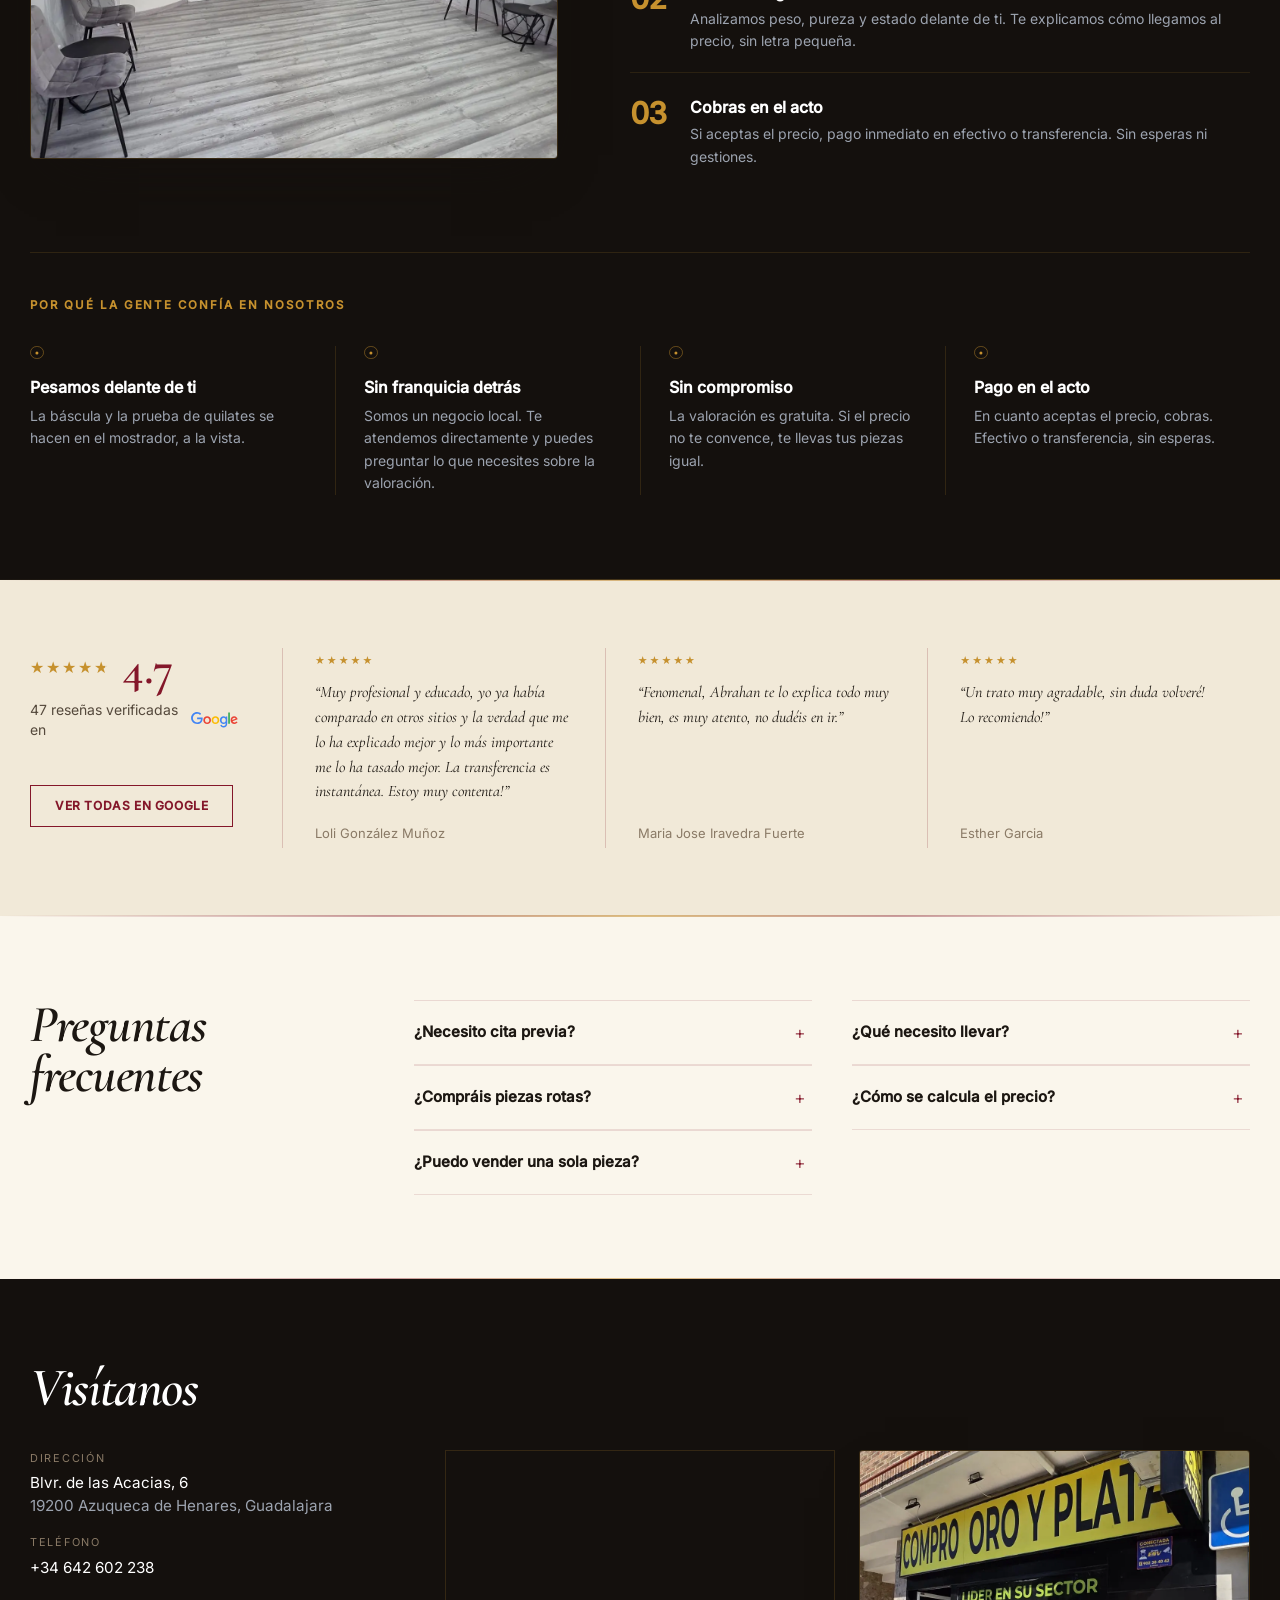
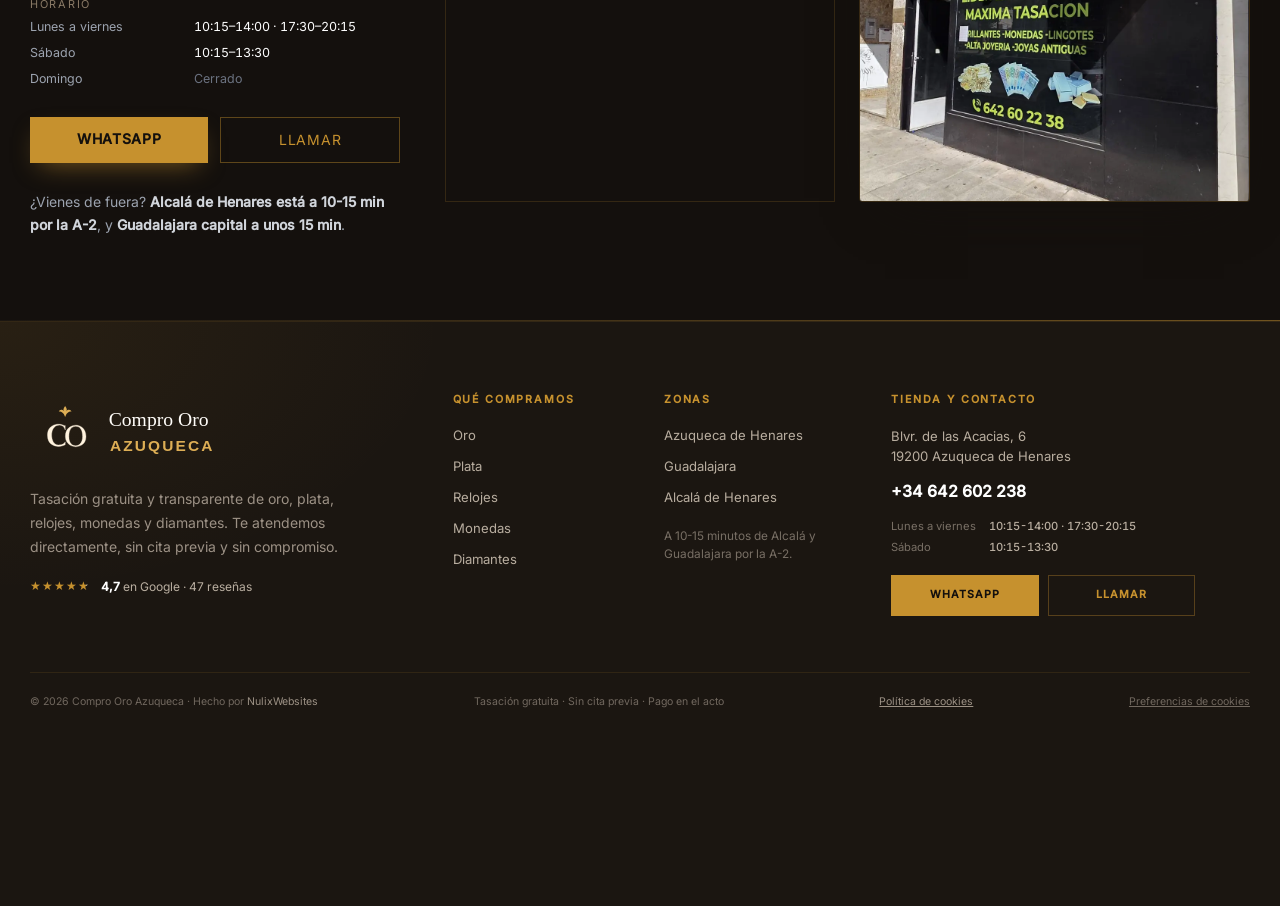
==== commit daa18296: "Add Microsoft Clarity analytics, gated behind a cookie consent banner, plus a cookie policy page" ====
--- a/index.html
+++ b/index.html
@@ -504,10 +504,13 @@
     <div class="max-w-5xl mx-auto footer-bottom">
       <p>© 2026 Compro Oro Azuqueca · Hecho por <a href="https://github.com/nulixwebsites" target="_blank" rel="noopener">NulixWebsites</a></p>
       <p>Tasación gratuita · Sin cita previa · Pago en el acto</p>
+      <a href="politica-de-cookies.html" class="footer-cookie-btn">Política de cookies</a>
+      <button type="button" id="cookie-settings-btn" class="footer-cookie-btn" hidden>Preferencias de cookies</button>
     </div>
   </footer>
 
   <script src="motion.js" defer></script>
 
+  <script src="assets/analytics-consent.js" defer></script>
 </body>
 </html>
--- a/styles.css
+++ b/styles.css
@@ -912,3 +912,29 @@
   .site-footer .footer-contact{grid-column:9/span 4;padding-left:1rem}
   .site-footer .footer-bottom{margin-top:3.5rem;padding-top:1.35rem}
 }
+
+/* --- Cookie / analytics consent (Microsoft Clarity) --- */
+.footer-cookie-btn{background:none;border:0;padding:0;font:inherit;font-size:inherit;color:inherit;text-decoration:underline;cursor:pointer;text-align:left}
+.footer-cookie-btn:hover{color:#C6912E}
+.cookies-aside-nav{margin-top:.5rem}
+.cookies-aside-nav a:hover{color:#1C1712}
+.cookies-grid{display:grid;grid-template-columns:1fr}
+@media(min-width:768px){
+  .cookies-aside{position:sticky;top:6rem}
+  .cookies-grid{grid-template-columns:220px 1fr}
+}
+body.has-cookie-banner{padding-bottom:160px;background:#1B1611}
+@media(max-width:480px){body.has-cookie-banner{padding-bottom:220px}}
+body.has-cookie-banner .sticky-wa{display:none}
+#cookie-consent{position:fixed;left:16px;right:16px;bottom:16px;z-index:500;max-width:640px;margin:0 auto;background:#14100D;color:#FAF6EC;border:1px solid rgba(198,145,46,.4);border-radius:4px;padding:18px 20px;box-shadow:0 12px 34px rgba(0,0,0,.35);font-size:14px;line-height:1.55;opacity:0;transform:translateY(16px);transition:opacity .3s ease,transform .3s ease}
+#cookie-consent.is-visible{opacity:1;transform:none}
+@media(prefers-reduced-motion:reduce){#cookie-consent{transition:none}}
+#cookie-consent p{margin:0 0 14px}
+#cookie-consent a{color:#DDAE55;text-decoration:underline}
+#cookie-consent .cookie-actions{display:flex;gap:10px;flex-wrap:wrap}
+#cookie-consent button{border-radius:2px;padding:9px 18px;font-size:13px;font-weight:600;text-transform:uppercase;letter-spacing:.05em;cursor:pointer;border:1px solid transparent;transition:.2s}
+#cookie-consent button[data-action="accept"]{background:#C6912E;color:#14100D}
+#cookie-consent button[data-action="accept"]:hover{background:#DDAE55}
+#cookie-consent button[data-action="deny"]{background:transparent;border-color:rgba(250,246,236,.35);color:#FAF6EC}
+#cookie-consent button[data-action="deny"]:hover{border-color:#FAF6EC}
+@media(max-width:480px){#cookie-consent{left:10px;right:10px;bottom:10px;padding:16px}}
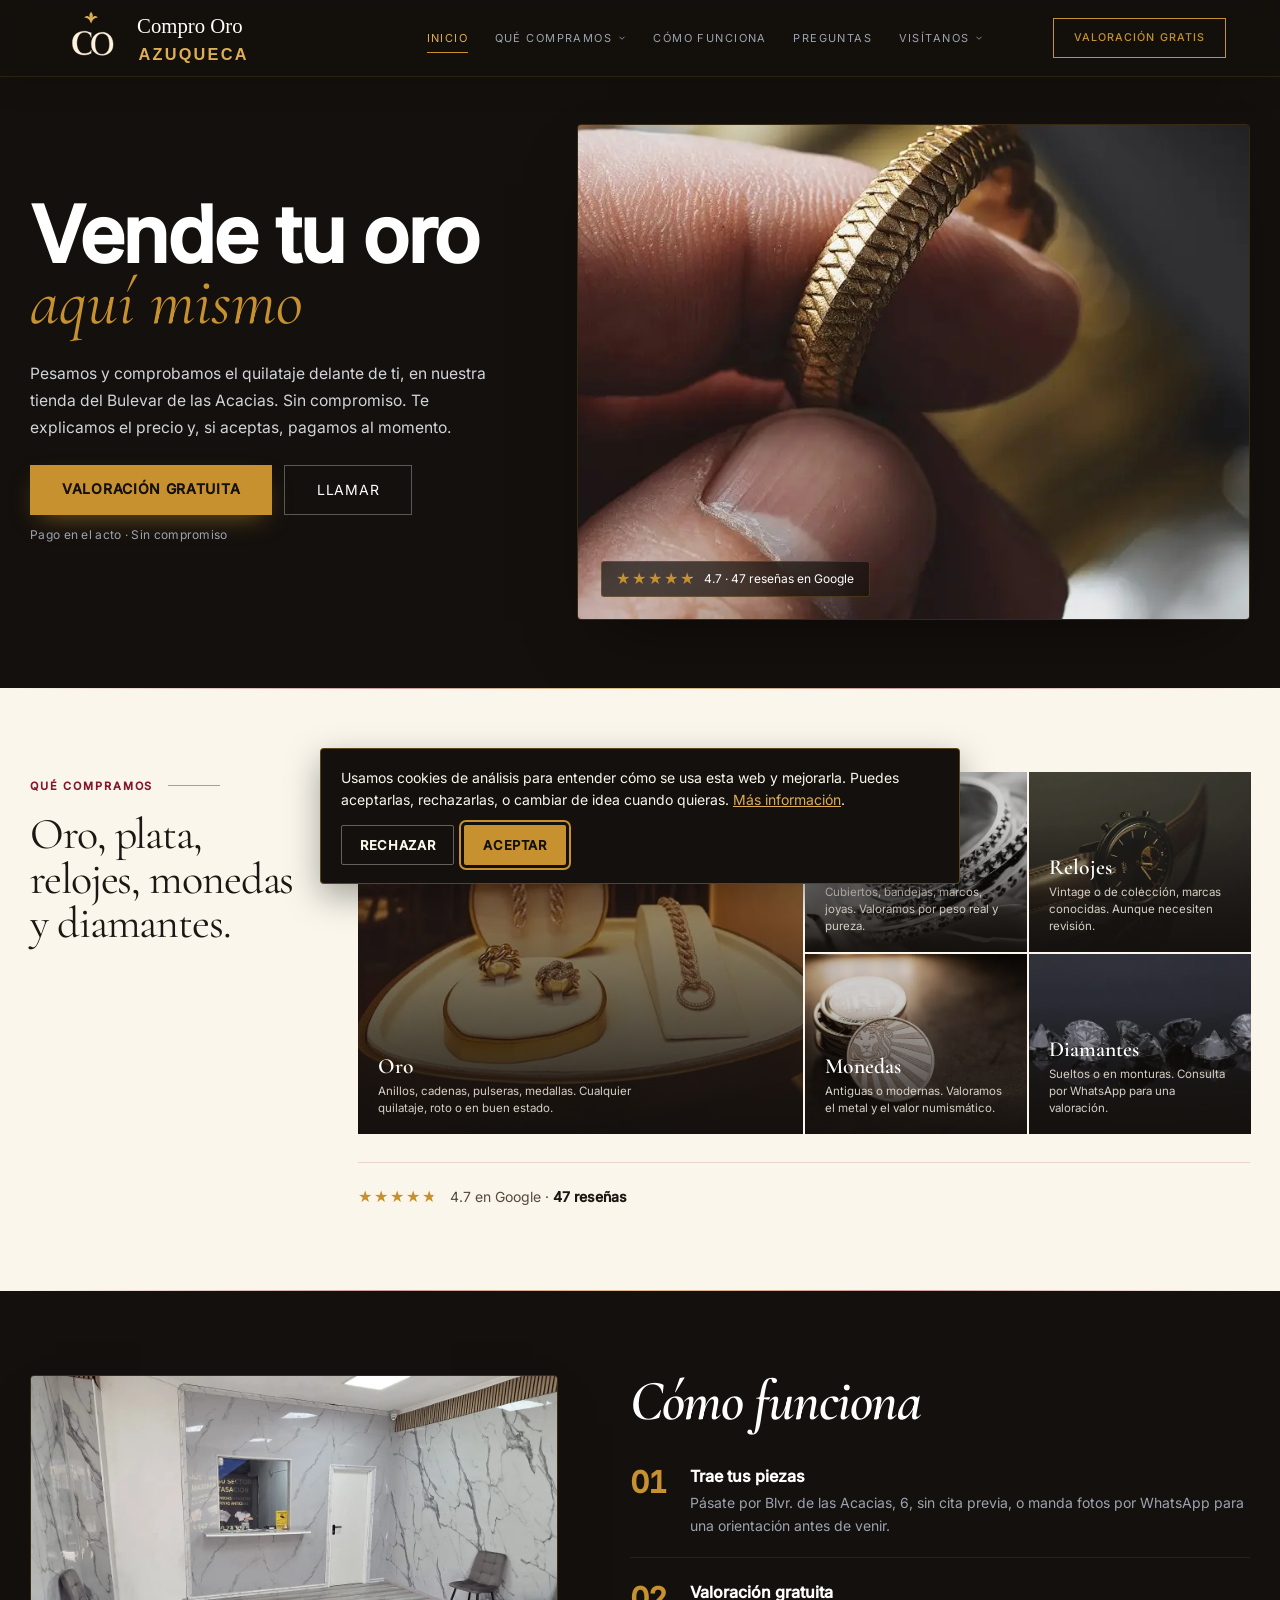
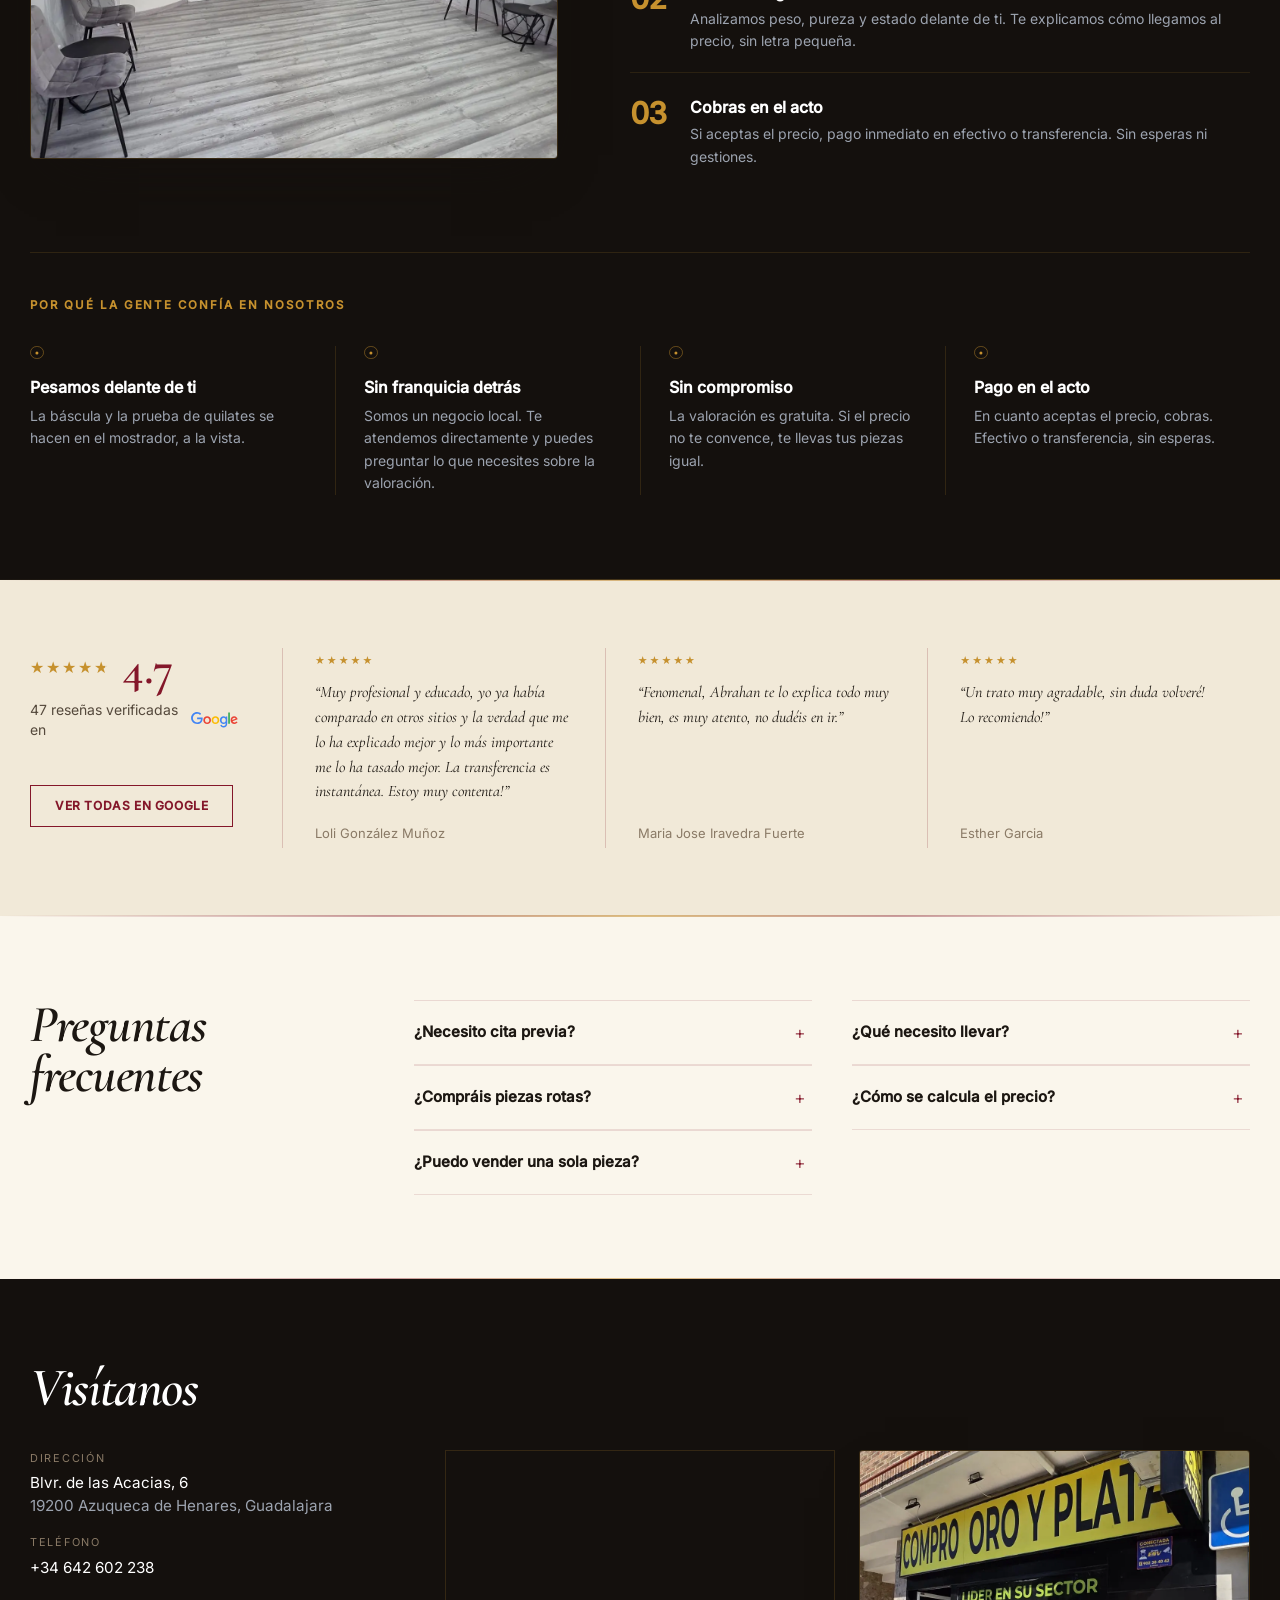
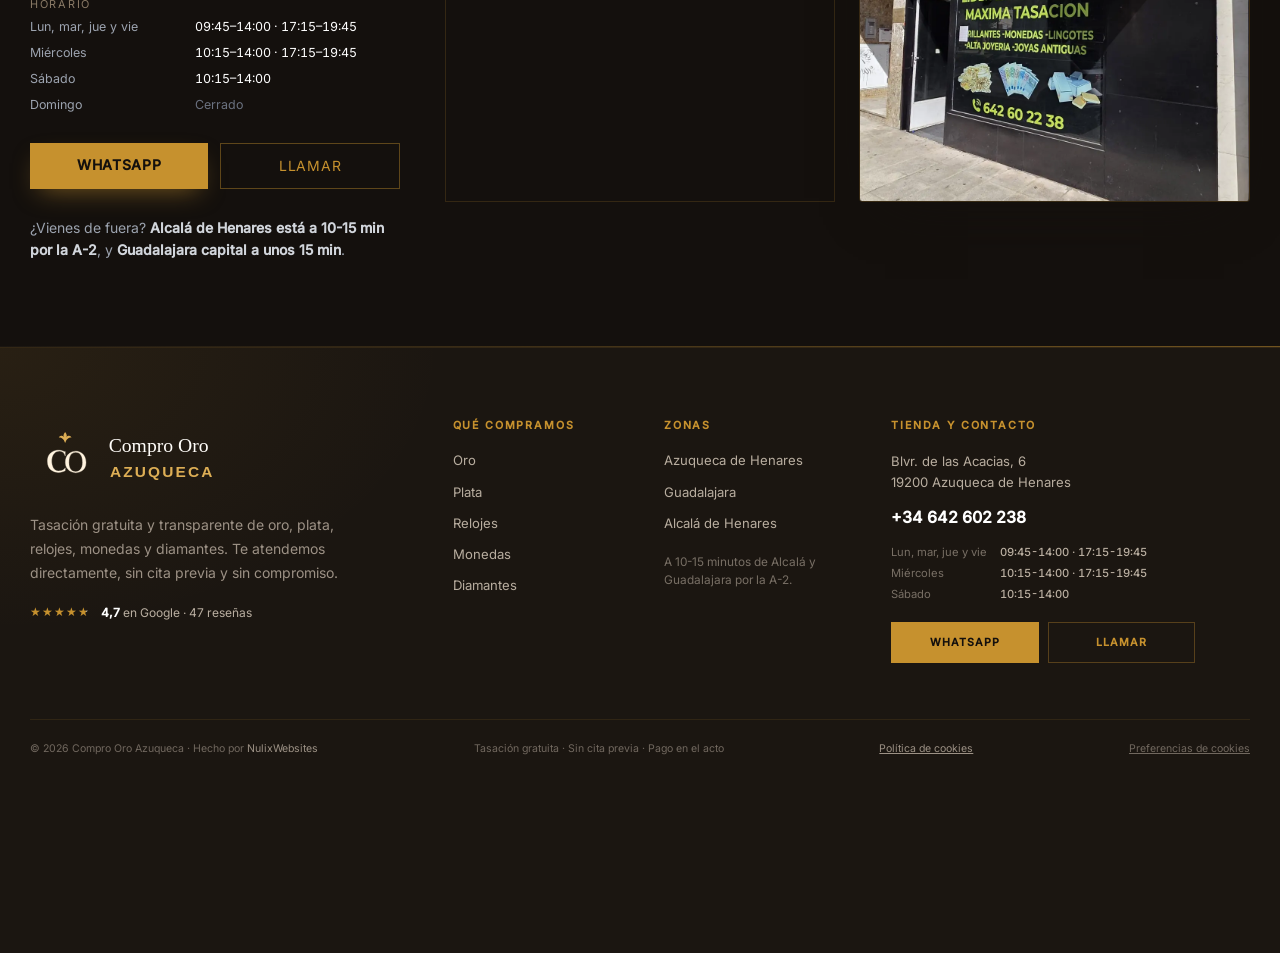
==== commit ae81061a: "Update client opening hours across site" ====
--- a/index.html
+++ b/index.html
@@ -55,9 +55,10 @@
     "url": "https://comprooroazuqueca.com/",
     "telephone": "+34642602238",
     "openingHoursSpecification": [
-      { "@type": "OpeningHoursSpecification", "dayOfWeek": ["Monday","Tuesday","Wednesday","Thursday","Friday"], "opens": "10:15", "closes": "14:00" },
-      { "@type": "OpeningHoursSpecification", "dayOfWeek": ["Monday","Tuesday","Wednesday","Thursday","Friday"], "opens": "17:30", "closes": "20:15" },
-      { "@type": "OpeningHoursSpecification", "dayOfWeek": "Saturday", "opens": "10:15", "closes": "13:30" }
+      { "@type": "OpeningHoursSpecification", "dayOfWeek": ["Monday","Tuesday","Thursday","Friday"], "opens": "09:45", "closes": "14:00" },
+      { "@type": "OpeningHoursSpecification", "dayOfWeek": "Wednesday", "opens": "10:15", "closes": "14:00" },
+      { "@type": "OpeningHoursSpecification", "dayOfWeek": ["Monday","Tuesday","Wednesday","Thursday","Friday"], "opens": "17:15", "closes": "19:45" },
+      { "@type": "OpeningHoursSpecification", "dayOfWeek": "Saturday", "opens": "10:15", "closes": "14:00" }
     ],
     "address": { "@type": "PostalAddress", "streetAddress": "Blvr. de las Acacias, 6", "addressLocality": "Azuqueca de Henares", "addressRegion": "Guadalajara", "postalCode": "19200", "addressCountry": "ES" },
     "geo": { "@type": "GeoCoordinates", "latitude": 40.5658112, "longitude": -3.2624812 },
@@ -423,8 +424,9 @@
               <dt>Horario</dt>
               <dd>
                 <div class="visit-hours">
-                  <span class="text-gray-400">Lunes a viernes</span><span class="text-white">10:15–14:00 · 17:30–20:15</span>
-                  <span class="text-gray-400">Sábado</span><span class="text-white">10:15–13:30</span>
+                  <span class="text-gray-400">Lun, mar, jue y vie</span><span class="text-white">09:45–14:00 · 17:15–19:45</span>
+                  <span class="text-gray-400">Miércoles</span><span class="text-white">10:15–14:00 · 17:15–19:45</span>
+                  <span class="text-gray-400">Sábado</span><span class="text-white">10:15–14:00</span>
                   <span class="text-gray-400">Domingo</span><span class="text-gray-500">Cerrado</span>
                 </div>
               </dd>
@@ -493,7 +495,7 @@
           <span>19200 Azuqueca de Henares</span>
         </address>
         <a href="tel:+34642602238" class="footer-phone">+34 642 602 238</a>
-        <p class="footer-hours"><span>Lunes a viernes</span><b>10:15-14:00 · 17:30-20:15</b><span>Sábado</span><b>10:15-13:30</b></p>
+        <p class="footer-hours"><span>Lun, mar, jue y vie</span><b>09:45-14:00 · 17:15-19:45</b><span>Miércoles</span><b>10:15-14:00 · 17:15-19:45</b><span>Sábado</span><b>10:15-14:00</b></p>
         <div class="footer-actions">
           <a href="https://wa.me/34642602238?text=Hola%2C%20quer%C3%ADa%20una%20tasaci%C3%B3n%20gratis" target="_blank" rel="noopener">WhatsApp</a>
           <a href="tel:+34642602238">Llamar</a>
